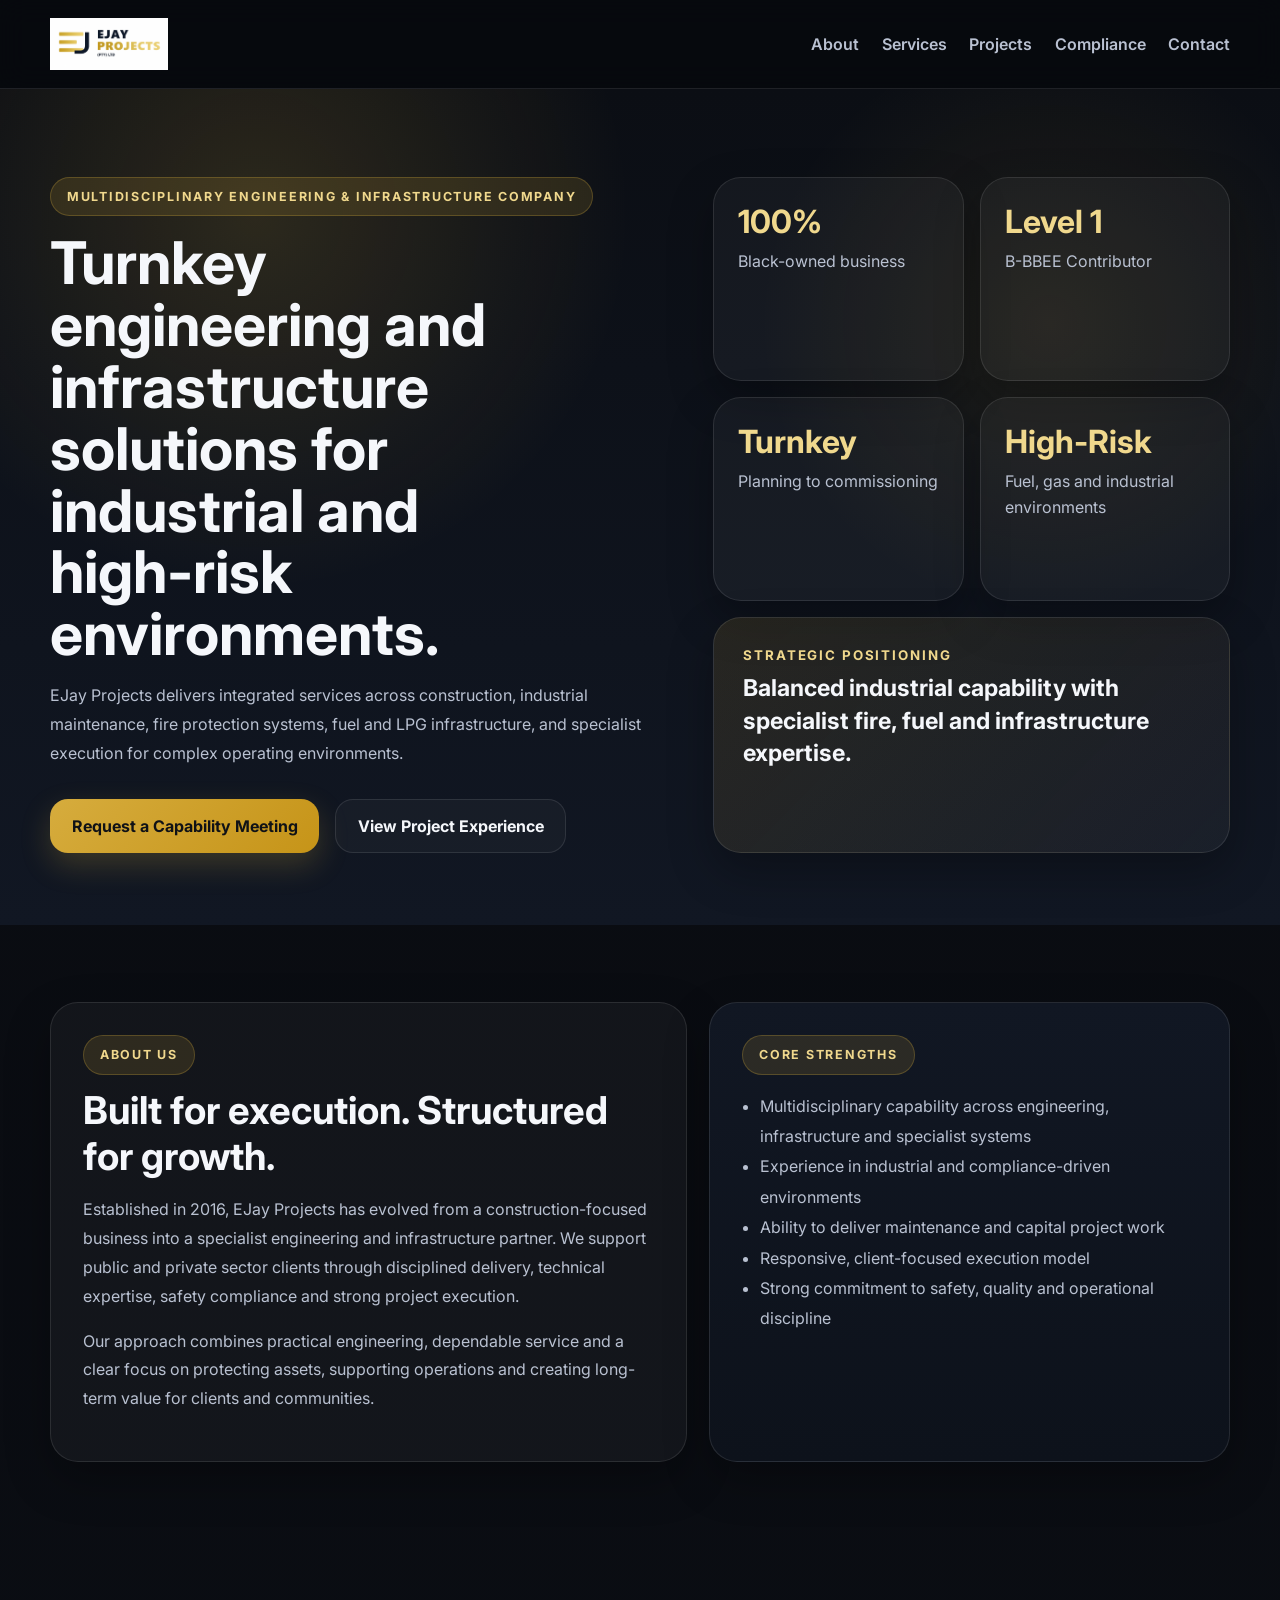
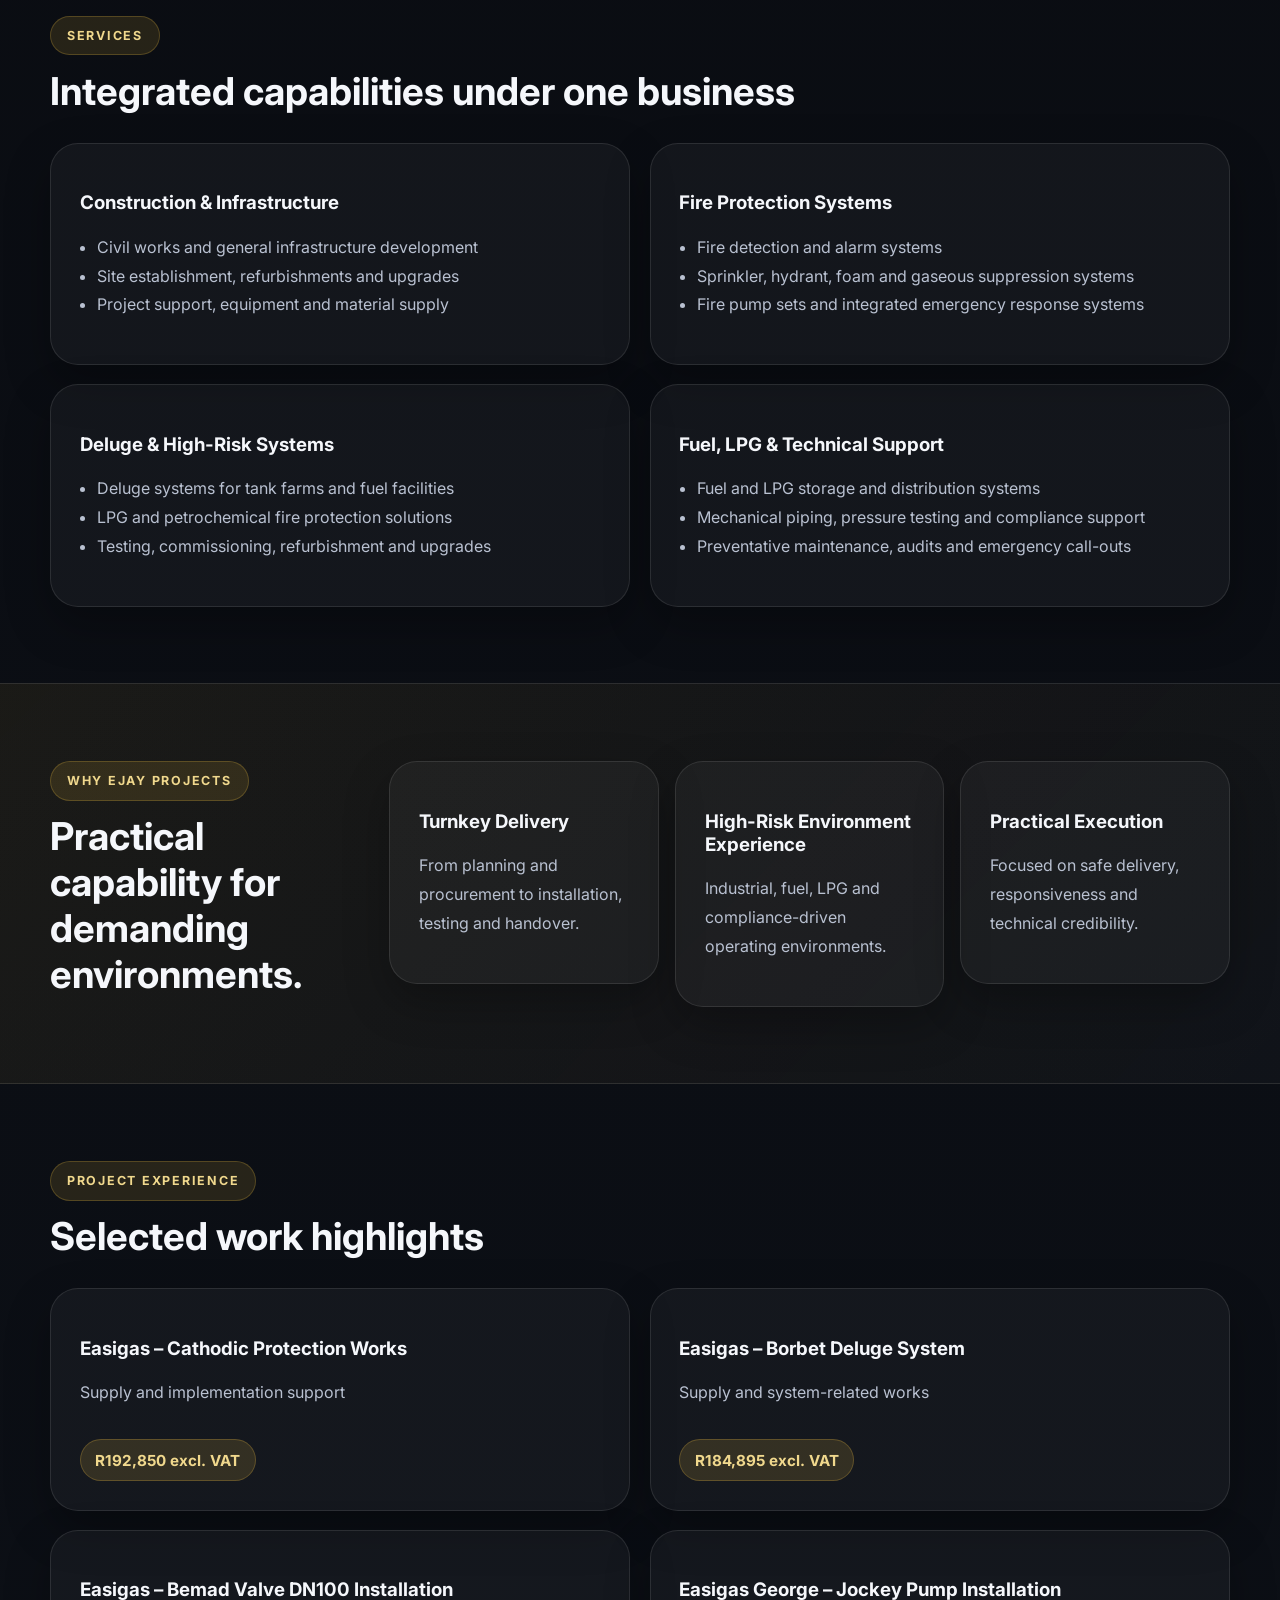
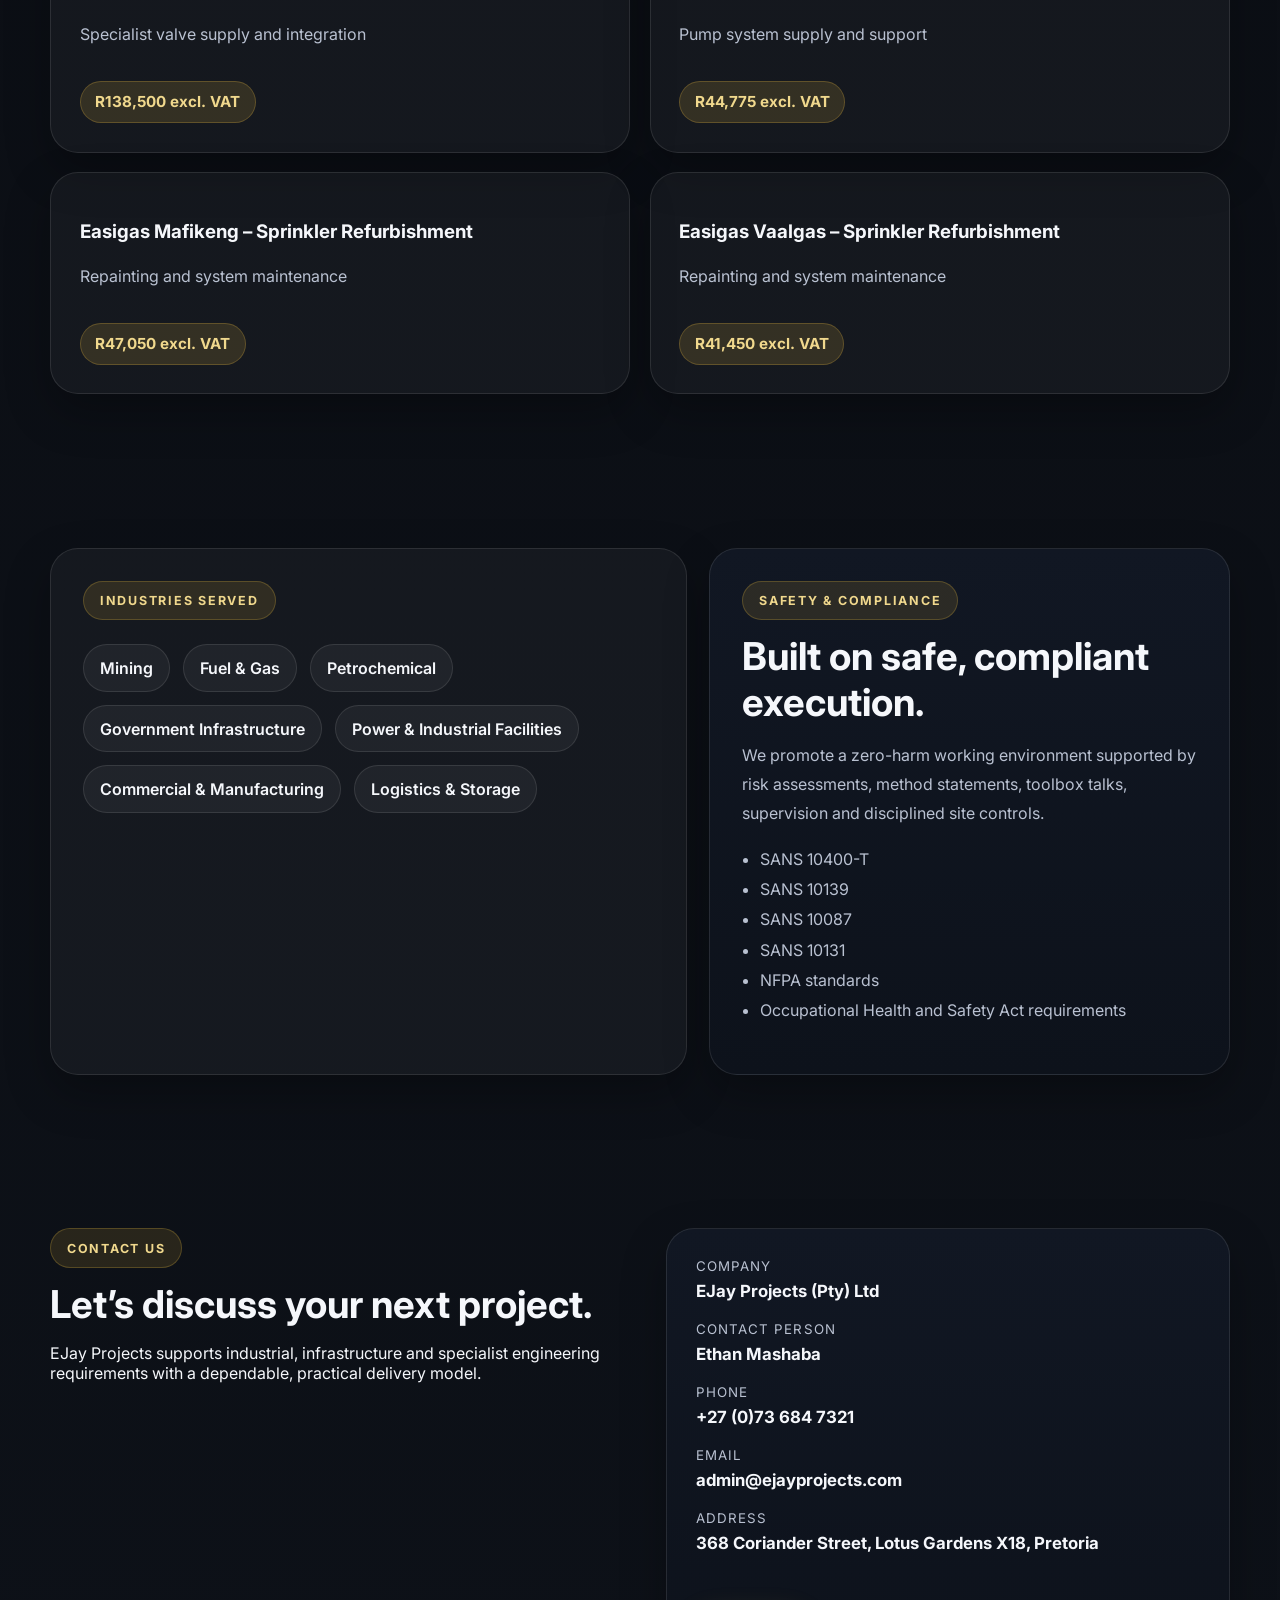
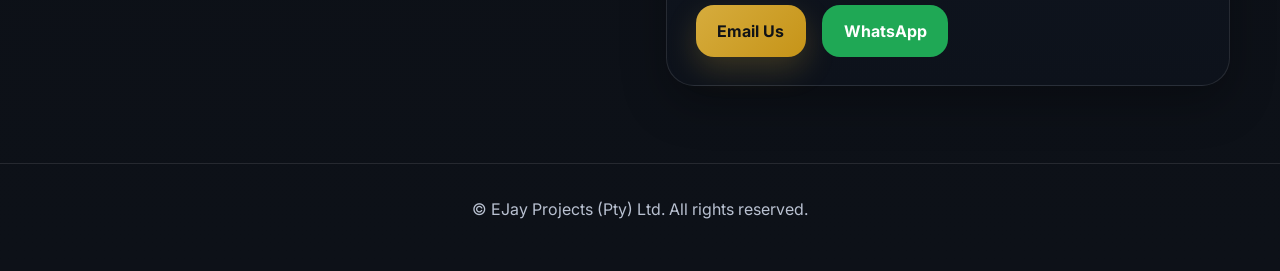
==== index.html @ f5192928 "Add files via upload" ====
<!DOCTYPE html>
<html lang="en">
<head>
  <meta charset="UTF-8" />
  <meta name="viewport" content="width=device-width, initial-scale=1.0" />
  <title>EJay Projects (Pty) Ltd</title>
  <meta name="description" content="EJay Projects delivers turnkey engineering and infrastructure solutions for industrial, commercial and high-risk environments." />
  <link rel="preconnect" href="https://fonts.googleapis.com">
  <link rel="preconnect" href="https://fonts.gstatic.com" crossorigin>
  <link href="https://fonts.googleapis.com/css2?family=Inter:wght@400;500;600;700;800;900&display=swap" rel="stylesheet">
  <link rel="stylesheet" href="styles.css" />
</head>
<body>
  <header class="site-header">
    <div class="container nav">
      <a href="#top" class="brand">
        <img src="logo.png" alt="EJay Projects logo" />
      </a>
      <nav>
        <a href="#about">About</a>
        <a href="#services">Services</a>
        <a href="#projects">Projects</a>
        <a href="#compliance">Compliance</a>
        <a href="#contact">Contact</a>
      </nav>
    </div>
  </header>

  <main id="top">
    <section class="hero">
      <div class="container hero-grid">
        <div class="hero-copy">
          <span class="eyebrow">Multidisciplinary Engineering & Infrastructure Company</span>
          <h1>Turnkey engineering and infrastructure solutions for industrial and high-risk environments.</h1>
          <p>
            EJay Projects delivers integrated services across construction, industrial maintenance,
            fire protection systems, fuel and LPG infrastructure, and specialist execution for
            complex operating environments.
          </p>
          <div class="hero-actions">
            <a class="btn btn-primary" href="#contact">Request a Capability Meeting</a>
            <a class="btn btn-secondary" href="#projects">View Project Experience</a>
          </div>
        </div>
        <div class="hero-cards">
          <div class="stat-card">
            <strong>100%</strong>
            <span>Black-owned business</span>
          </div>
          <div class="stat-card">
            <strong>Level 1</strong>
            <span>B-BBEE Contributor</span>
          </div>
          <div class="stat-card">
            <strong>Turnkey</strong>
            <span>Planning to commissioning</span>
          </div>
          <div class="stat-card">
            <strong>High-Risk</strong>
            <span>Fuel, gas and industrial environments</span>
          </div>
          <div class="positioning-card">
            <small>Strategic Positioning</small>
            <h3>Balanced industrial capability with specialist fire, fuel and infrastructure expertise.</h3>
          </div>
        </div>
      </div>
    </section>

    <section id="about" class="section">
      <div class="container two-col">
        <div class="panel">
          <span class="section-tag">About Us</span>
          <h2>Built for execution. Structured for growth.</h2>
          <p>
            Established in 2016, EJay Projects has evolved from a construction-focused business into a specialist engineering and infrastructure partner.
            We support public and private sector clients through disciplined delivery, technical expertise, safety compliance and strong project execution.
          </p>
          <p>
            Our approach combines practical engineering, dependable service and a clear focus on protecting assets, supporting operations and creating long-term value for clients and communities.
          </p>
        </div>
        <div class="panel dark">
          <span class="section-tag">Core Strengths</span>
          <ul class="tick-list">
            <li>Multidisciplinary capability across engineering, infrastructure and specialist systems</li>
            <li>Experience in industrial and compliance-driven environments</li>
            <li>Ability to deliver maintenance and capital project work</li>
            <li>Responsive, client-focused execution model</li>
            <li>Strong commitment to safety, quality and operational discipline</li>
          </ul>
        </div>
      </div>
    </section>

    <section id="services" class="section">
      <div class="container">
        <span class="section-tag">Services</span>
        <h2>Integrated capabilities under one business</h2>
        <div class="service-grid">
          <article class="service-card">
            <h3>Construction & Infrastructure</h3>
            <ul>
              <li>Civil works and general infrastructure development</li>
              <li>Site establishment, refurbishments and upgrades</li>
              <li>Project support, equipment and material supply</li>
            </ul>
          </article>
          <article class="service-card">
            <h3>Fire Protection Systems</h3>
            <ul>
              <li>Fire detection and alarm systems</li>
              <li>Sprinkler, hydrant, foam and gaseous suppression systems</li>
              <li>Fire pump sets and integrated emergency response systems</li>
            </ul>
          </article>
          <article class="service-card">
            <h3>Deluge & High-Risk Systems</h3>
            <ul>
              <li>Deluge systems for tank farms and fuel facilities</li>
              <li>LPG and petrochemical fire protection solutions</li>
              <li>Testing, commissioning, refurbishment and upgrades</li>
            </ul>
          </article>
          <article class="service-card">
            <h3>Fuel, LPG & Technical Support</h3>
            <ul>
              <li>Fuel and LPG storage and distribution systems</li>
              <li>Mechanical piping, pressure testing and compliance support</li>
              <li>Preventative maintenance, audits and emergency call-outs</li>
            </ul>
          </article>
        </div>
      </div>
    </section>

    <section class="section feature-band">
      <div class="container feature-grid">
        <div>
          <span class="section-tag">Why EJay Projects</span>
          <h2>Practical capability for demanding environments.</h2>
        </div>
        <div class="feature-card">
          <h3>Turnkey Delivery</h3>
          <p>From planning and procurement to installation, testing and handover.</p>
        </div>
        <div class="feature-card">
          <h3>High-Risk Environment Experience</h3>
          <p>Industrial, fuel, LPG and compliance-driven operating environments.</p>
        </div>
        <div class="feature-card">
          <h3>Practical Execution</h3>
          <p>Focused on safe delivery, responsiveness and technical credibility.</p>
        </div>
      </div>
    </section>

    <section id="projects" class="section">
      <div class="container">
        <span class="section-tag">Project Experience</span>
        <h2>Selected work highlights</h2>
        <div class="project-grid">
          <article class="project-card">
            <h3>Easigas – Cathodic Protection Works</h3>
            <p>Supply and implementation support</p>
            <span>R192,850 excl. VAT</span>
          </article>
          <article class="project-card">
            <h3>Easigas – Borbet Deluge System</h3>
            <p>Supply and system-related works</p>
            <span>R184,895 excl. VAT</span>
          </article>
          <article class="project-card">
            <h3>Easigas – Bemad Valve DN100 Installation</h3>
            <p>Specialist valve supply and integration</p>
            <span>R138,500 excl. VAT</span>
          </article>
          <article class="project-card">
            <h3>Easigas George – Jockey Pump Installation</h3>
            <p>Pump system supply and support</p>
            <span>R44,775 excl. VAT</span>
          </article>
          <article class="project-card">
            <h3>Easigas Mafikeng – Sprinkler Refurbishment</h3>
            <p>Repainting and system maintenance</p>
            <span>R47,050 excl. VAT</span>
          </article>
          <article class="project-card">
            <h3>Easigas Vaalgas – Sprinkler Refurbishment</h3>
            <p>Repainting and system maintenance</p>
            <span>R41,450 excl. VAT</span>
          </article>
        </div>
      </div>
    </section>

    <section class="section">
      <div class="container two-col">
        <div class="panel">
          <span class="section-tag">Industries Served</span>
          <div class="pill-wrap">
            <span class="pill">Mining</span>
            <span class="pill">Fuel & Gas</span>
            <span class="pill">Petrochemical</span>
            <span class="pill">Government Infrastructure</span>
            <span class="pill">Power & Industrial Facilities</span>
            <span class="pill">Commercial & Manufacturing</span>
            <span class="pill">Logistics & Storage</span>
          </div>
        </div>
        <div id="compliance" class="panel dark">
          <span class="section-tag">Safety & Compliance</span>
          <h2>Built on safe, compliant execution.</h2>
          <p>
            We promote a zero-harm working environment supported by risk assessments,
            method statements, toolbox talks, supervision and disciplined site controls.
          </p>
          <ul class="tick-list">
            <li>SANS 10400-T</li>
            <li>SANS 10139</li>
            <li>SANS 10087</li>
            <li>SANS 10131</li>
            <li>NFPA standards</li>
            <li>Occupational Health and Safety Act requirements</li>
          </ul>
        </div>
      </div>
    </section>

    <section id="contact" class="section">
      <div class="container contact-wrap">
        <div>
          <span class="section-tag">Contact Us</span>
          <h2>Let’s discuss your next project.</h2>
          <p>
            EJay Projects supports industrial, infrastructure and specialist engineering requirements
            with a dependable, practical delivery model.
          </p>
        </div>
        <div class="contact-card">
          <div>
            <small>Company</small>
            <strong>EJay Projects (Pty) Ltd</strong>
          </div>
          <div>
            <small>Contact Person</small>
            <strong>Ethan Mashaba</strong>
          </div>
          <div>
            <small>Phone</small>
            <strong><a href="tel:+27736847321">+27 (0)73 684 7321</a></strong>
          </div>
          <div>
            <small>Email</small>
            <strong><a href="mailto:admin@ejayprojects.com">admin@ejayprojects.com</a></strong>
          </div>
          <div>
            <small>Address</small>
            <strong>368 Coriander Street, Lotus Gardens X18, Pretoria</strong>
          </div>
          <div class="contact-actions">
            <a class="btn btn-primary" href="mailto:admin@ejayprojects.com">Email Us</a>
            <a class="btn btn-whatsapp" href="https://wa.me/27736847321" target="_blank" rel="noopener">WhatsApp</a>
          </div>
        </div>
      </div>
    </section>
  </main>

  <footer class="site-footer">
    <div class="container">
      <p>© <span id="year"></span> EJay Projects (Pty) Ltd. All rights reserved.</p>
    </div>
  </footer>

  <script src="script.js"></script>
</body>
</html>
---- styles.css ----
:root{
  --bg:#0b0d12;
  --panel:#161c29;
  --text:#f5f7fb;
  --muted:#b9c1d1;
  --gold:#d6ac3d;
  --gold-soft:#f0d88d;
  --line:rgba(255,255,255,.10);
  --shadow:0 18px 45px rgba(0,0,0,.28);
  --radius:28px;
}
*{box-sizing:border-box}
html{scroll-behavior:smooth}
body{
  margin:0;
  font-family:"Inter",system-ui,-apple-system,sans-serif;
  background:linear-gradient(180deg,#090b10 0%, #0d1118 100%);
  color:var(--text);
}
a{color:inherit;text-decoration:none}
img{max-width:100%;display:block}
.container{width:min(1180px, calc(100% - 2rem));margin:0 auto}
.site-header{
  position:sticky;top:0;z-index:50;
  backdrop-filter:blur(14px);
  background:rgba(7,9,14,.82);
  border-bottom:1px solid var(--line);
}
.nav{display:flex;align-items:center;justify-content:space-between;min-height:88px;gap:1rem}
.brand img{height:52px;width:auto}
nav{display:flex;gap:1.4rem;flex-wrap:wrap}
nav a{color:var(--muted);font-weight:600}
nav a:hover{color:#fff}
.hero{
  overflow:hidden;
  background:
    radial-gradient(circle at 20% 15%, rgba(214,172,61,.16), transparent 30%),
    radial-gradient(circle at 82% 28%, rgba(214,172,61,.10), transparent 24%),
    linear-gradient(180deg, #0b0e14 0%, #111723 100%);
}
.hero-grid{
  display:grid;
  grid-template-columns:1.1fr .9fr;
  gap:2rem;
  padding:5.5rem 0 4.5rem;
}
.eyebrow,.section-tag{
  display:inline-flex;
  background:rgba(214,172,61,.14);
  color:var(--gold-soft);
  border:1px solid rgba(214,172,61,.26);
  border-radius:999px;
  padding:.7rem 1rem;
  font-size:.78rem;
  font-weight:700;
  letter-spacing:.14em;
  text-transform:uppercase;
}
.hero-copy h1{
  font-size:clamp(2.4rem, 4.6vw, 4.7rem);
  line-height:1.05;
  margin:1rem 0 1rem;
  max-width:12ch;
}
.hero-copy p,.panel p,.feature-card p,.project-card p{color:var(--muted);line-height:1.8}
.hero-actions,.contact-actions{margin-top:2rem;display:flex;gap:1rem;flex-wrap:wrap}
.btn{
  display:inline-flex;align-items:center;justify-content:center;
  padding:1rem 1.35rem;border-radius:18px;font-weight:700;transition:.2s ease;
}
.btn:hover{transform:translateY(-1px)}
.btn-primary{
  background:linear-gradient(135deg, #d6ac3d, #c69418);
  color:#101216;
  box-shadow:0 12px 30px rgba(214,172,61,.22);
}
.btn-secondary{border:1px solid var(--line);background:rgba(255,255,255,.03)}
.btn-whatsapp{background:#1fa855;color:#fff}
.hero-cards{display:grid;grid-template-columns:repeat(2,1fr);gap:1rem}
.stat-card,.positioning-card,.panel,.service-card,.feature-card,.project-card,.contact-card{
  border:1px solid var(--line);
  background:rgba(255,255,255,.04);
  border-radius:var(--radius);
  box-shadow:var(--shadow);
}
.stat-card{padding:1.5rem;min-height:150px}
.stat-card strong{display:block;font-size:2rem;color:var(--gold-soft);margin-bottom:.5rem}
.stat-card span{color:var(--muted);line-height:1.6}
.positioning-card{grid-column:1/-1;padding:1.8rem;background:linear-gradient(135deg, rgba(214,172,61,.12), rgba(255,255,255,.04))}
.positioning-card small{color:var(--gold-soft);display:block;text-transform:uppercase;letter-spacing:.14em;font-weight:700;margin-bottom:.6rem}
.positioning-card h3{margin:0;font-size:1.45rem;line-height:1.4}
.section{padding:4.8rem 0}
.section h2{margin:.8rem 0 0;font-size:clamp(1.8rem, 3vw, 2.7rem)}
.two-col{display:grid;grid-template-columns:1.1fr .9fr;gap:1.4rem}
.panel{padding:2rem}
.panel.dark,.contact-card{background:linear-gradient(180deg, #111723, #0d121b)}
.tick-list{padding-left:1.1rem;color:var(--muted);line-height:1.9}
.service-grid,.project-grid{margin-top:1.8rem;display:grid;grid-template-columns:repeat(2,1fr);gap:1.2rem}
.service-card,.project-card,.feature-card{padding:1.8rem}
.service-card ul{padding-left:1.1rem;color:var(--muted);line-height:1.8}
.feature-band{background:linear-gradient(135deg, rgba(214,172,61,.08), rgba(255,255,255,.02));border-top:1px solid var(--line);border-bottom:1px solid var(--line)}
.feature-grid{display:grid;grid-template-columns:1.2fr repeat(3,1fr);gap:1rem;align-items:start}
.project-card span{
  display:inline-flex;margin-top:1rem;background:rgba(214,172,61,.16);color:var(--gold-soft);
  border:1px solid rgba(214,172,61,.28);padding:.65rem .9rem;border-radius:999px;font-weight:700;font-size:.95rem;
}
.pill-wrap{display:flex;flex-wrap:wrap;gap:.8rem;margin-top:1.5rem}
.pill{padding:.8rem 1rem;border-radius:999px;background:rgba(255,255,255,.05);border:1px solid var(--line);font-weight:600}
.contact-wrap{display:grid;grid-template-columns:1fr .95fr;gap:1.4rem;align-items:start}
.contact-card{padding:1.8rem;display:grid;gap:1rem}
.contact-card small{display:block;color:var(--muted);margin-bottom:.25rem;text-transform:uppercase;letter-spacing:.08em}
.contact-card strong{font-size:1.05rem;line-height:1.6}
.site-footer{border-top:1px solid var(--line);padding:1.2rem 0 2.2rem;color:var(--muted);text-align:center}
@media (max-width: 980px){
  .hero-grid,.two-col,.contact-wrap,.feature-grid,.service-grid,.project-grid{grid-template-columns:1fr}
}
@media (max-width: 720px){
  .nav{flex-direction:column;align-items:flex-start;padding:.9rem 0}
  nav{gap:.9rem}
  .hero-grid{padding:4rem 0 3.4rem}
  .hero-cards{grid-template-columns:1fr}
  .container{width:min(100% - 1.2rem, 1180px)}
  .section{padding:3.7rem 0}
}
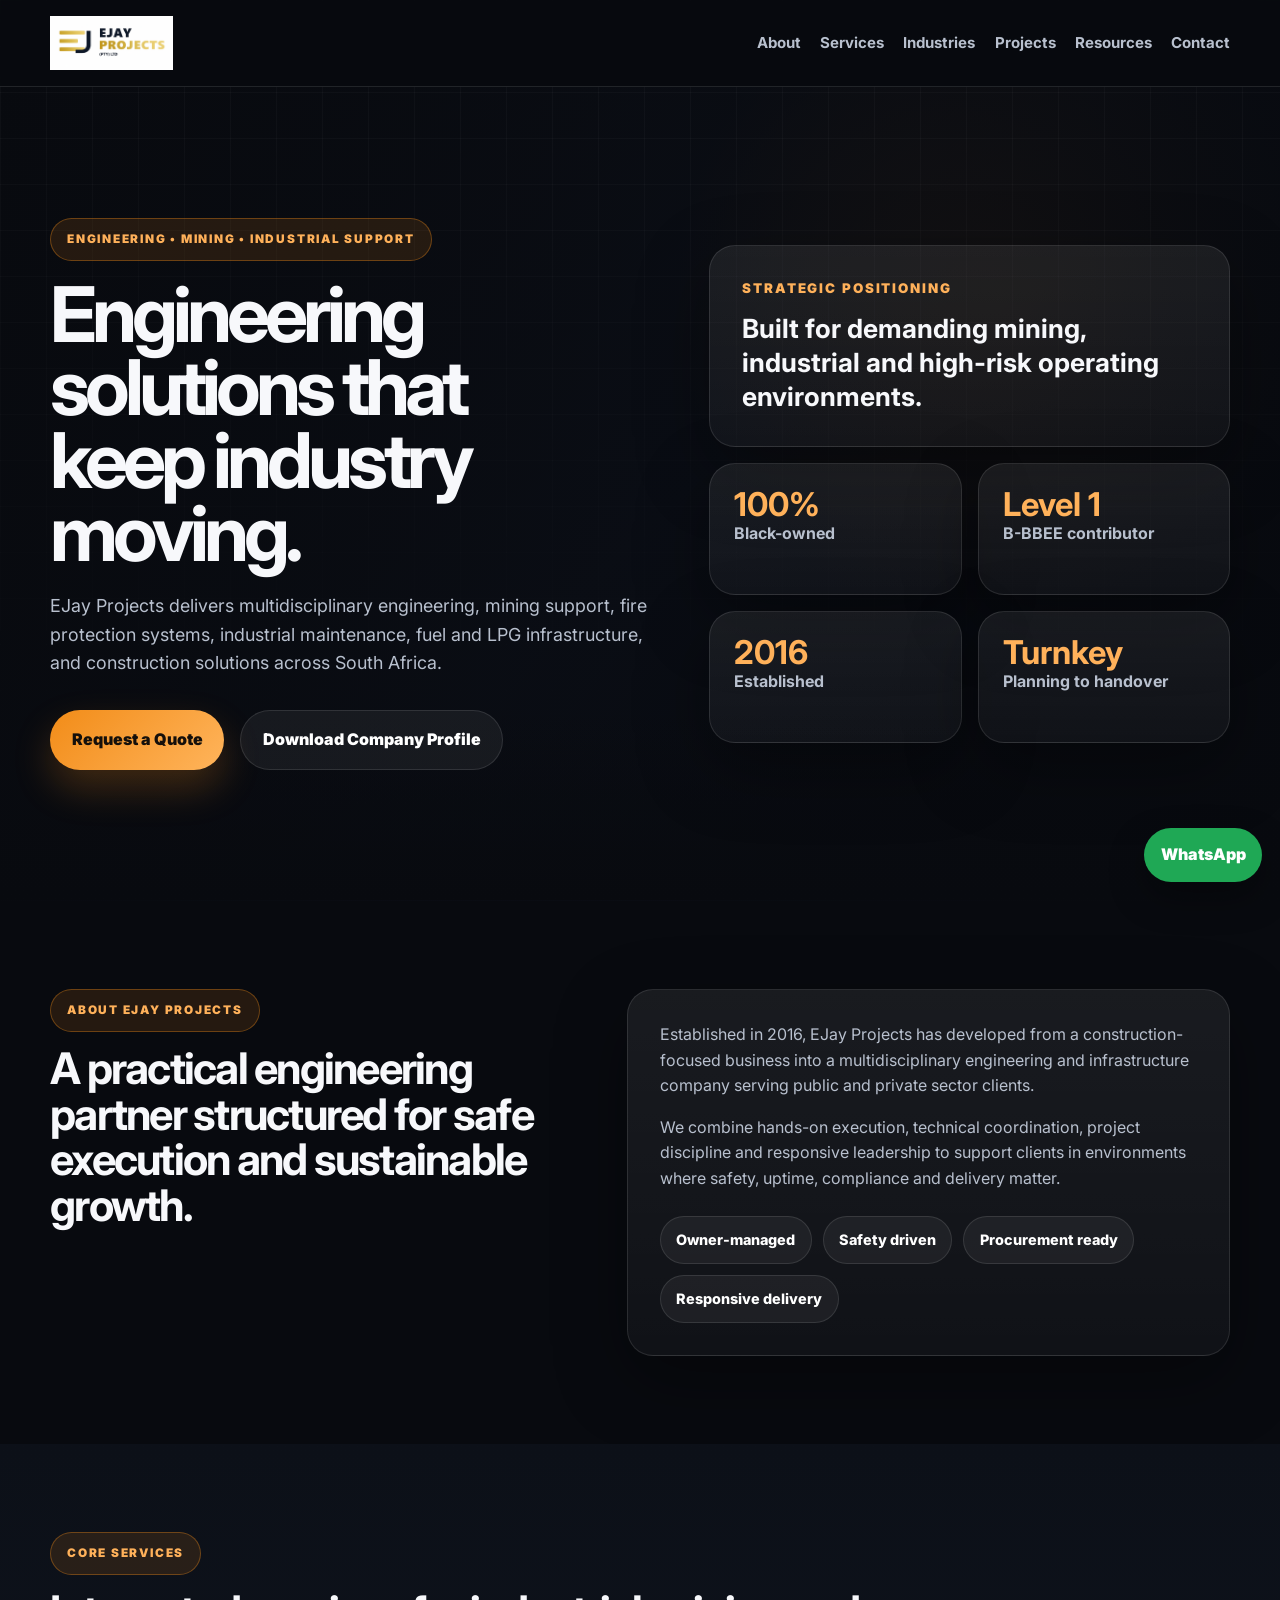
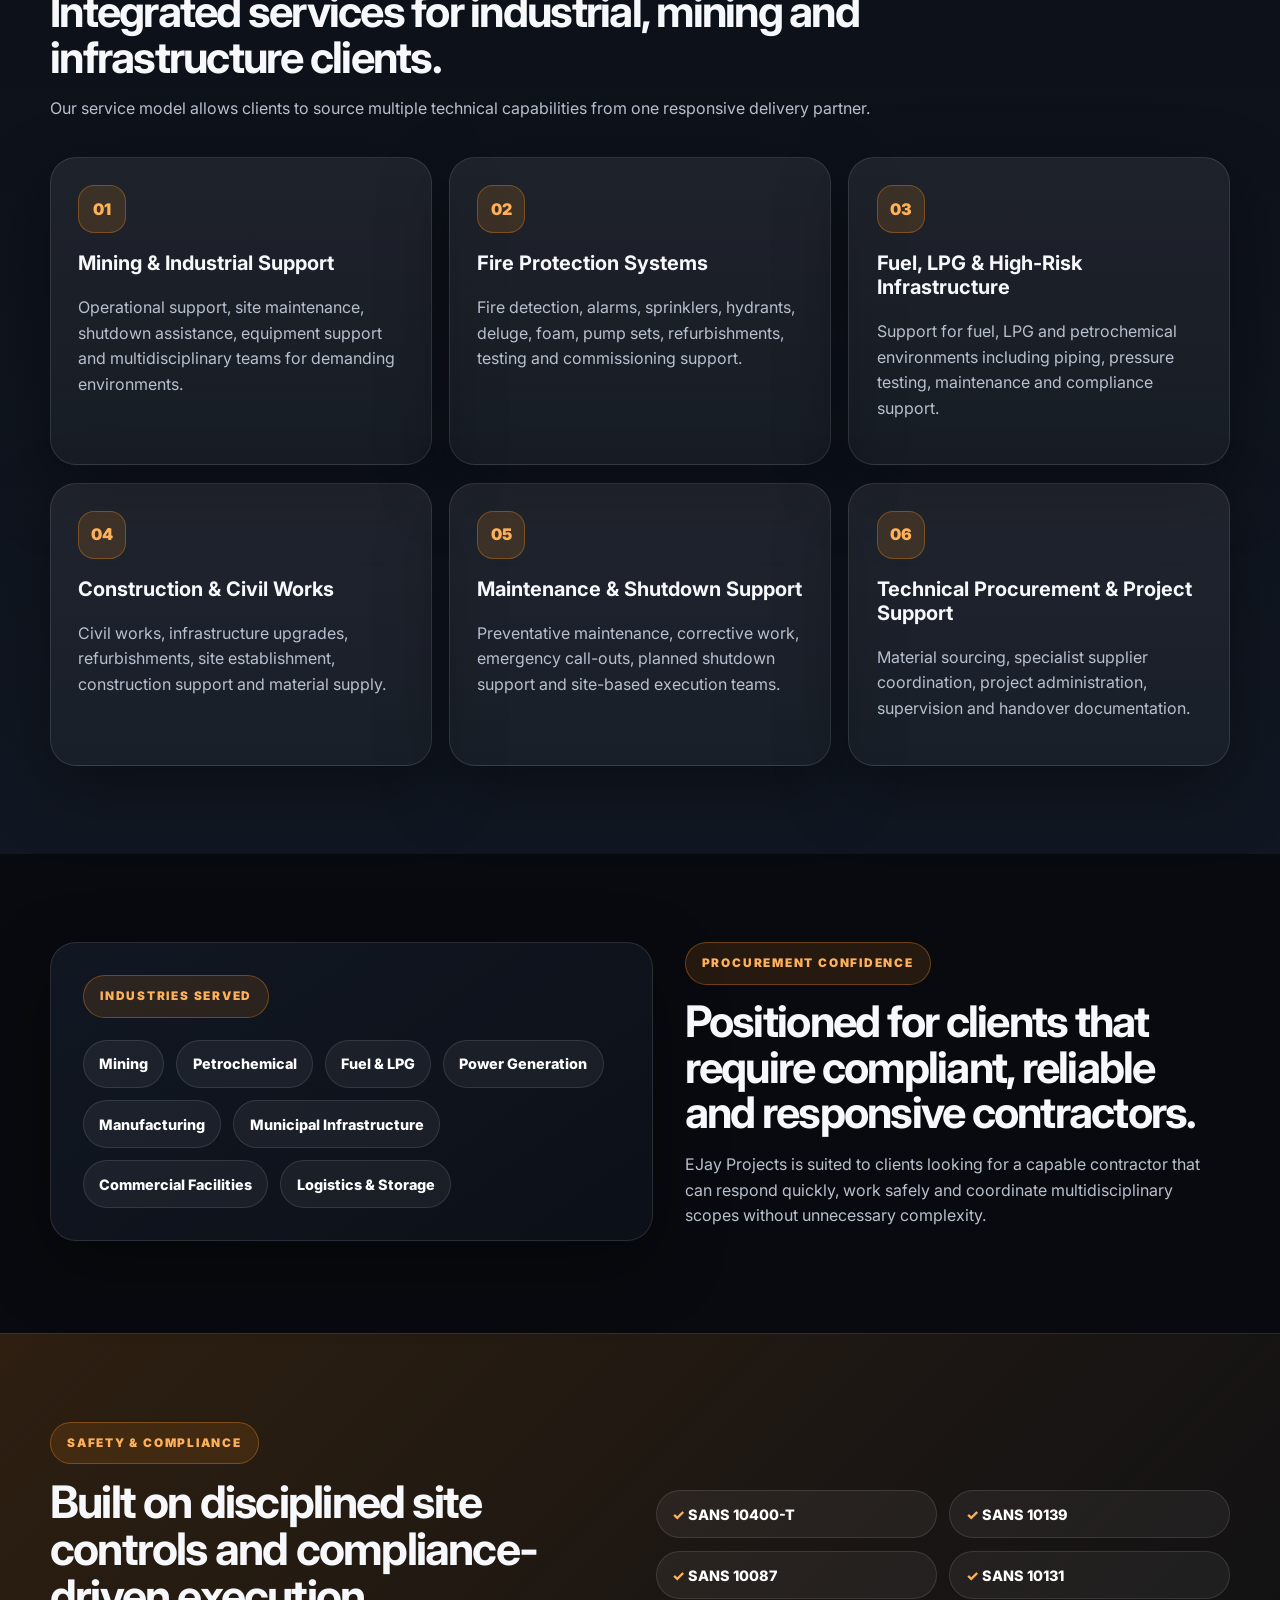
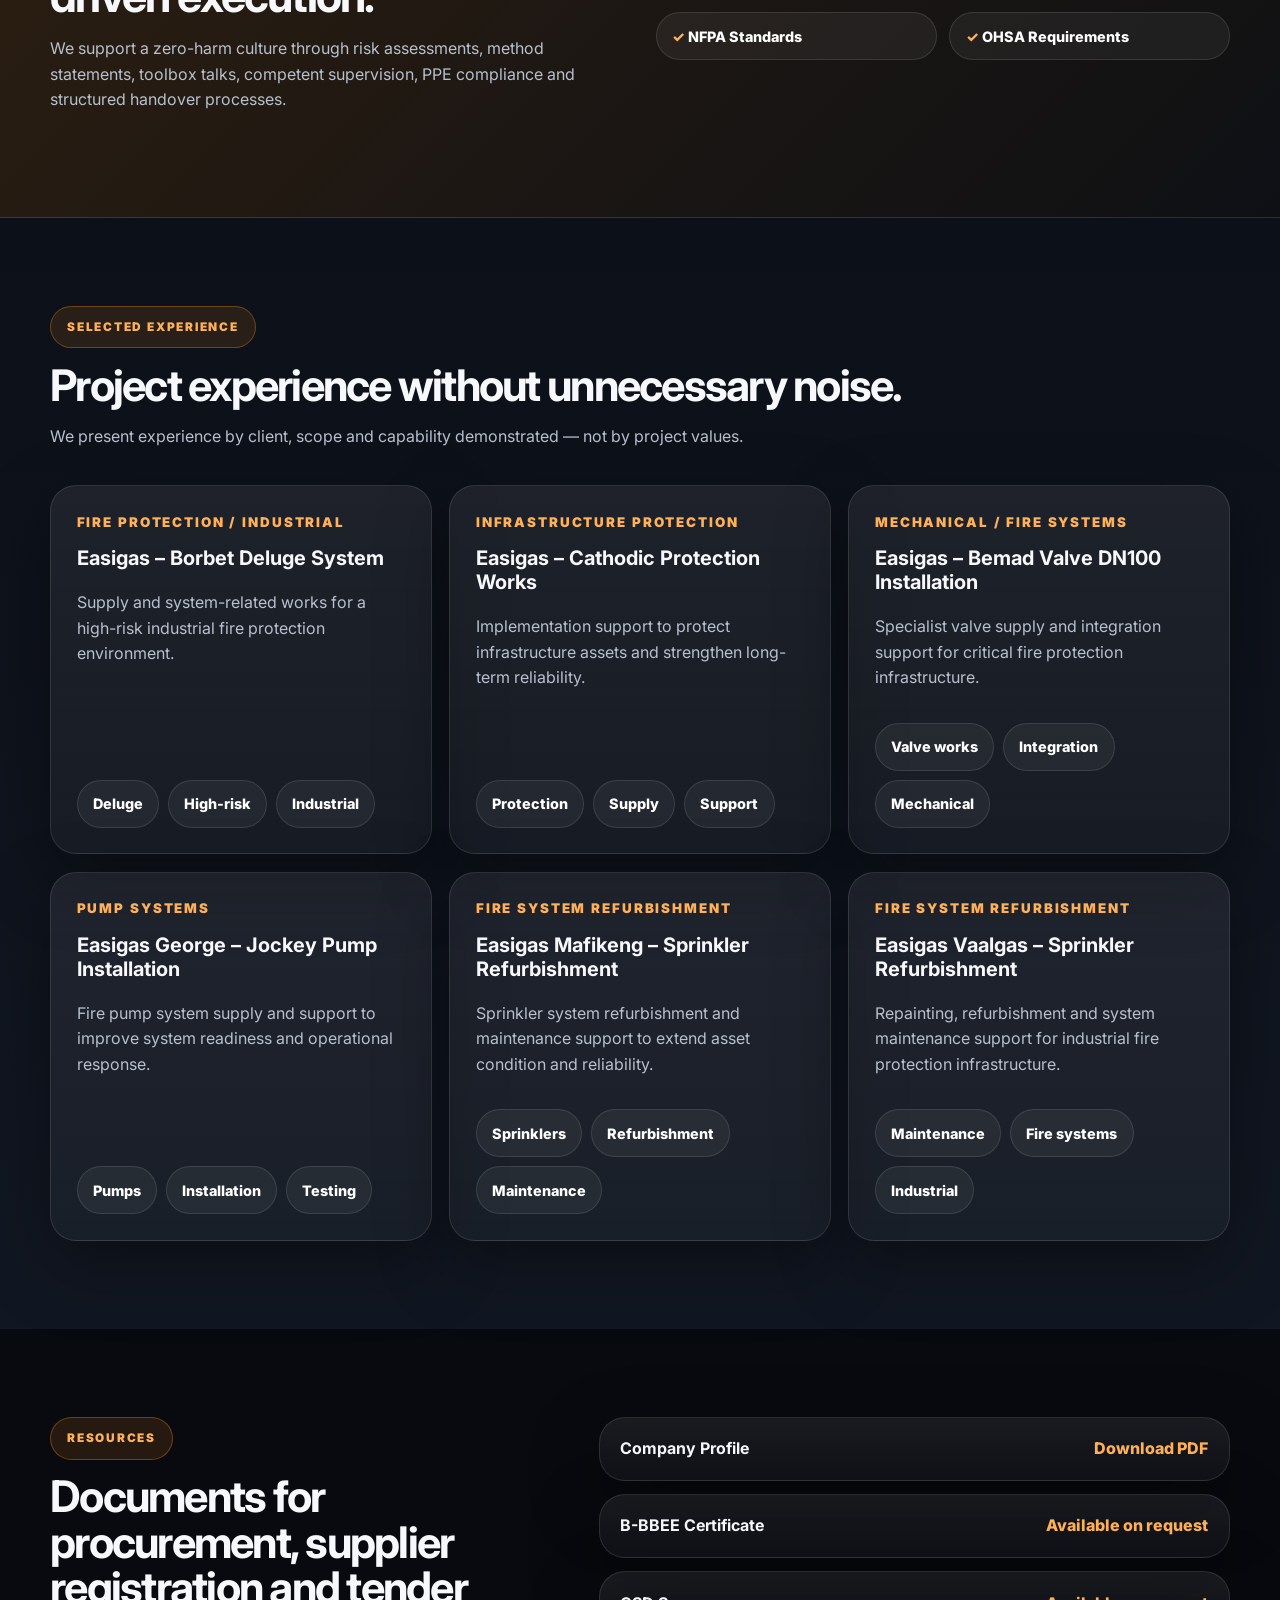
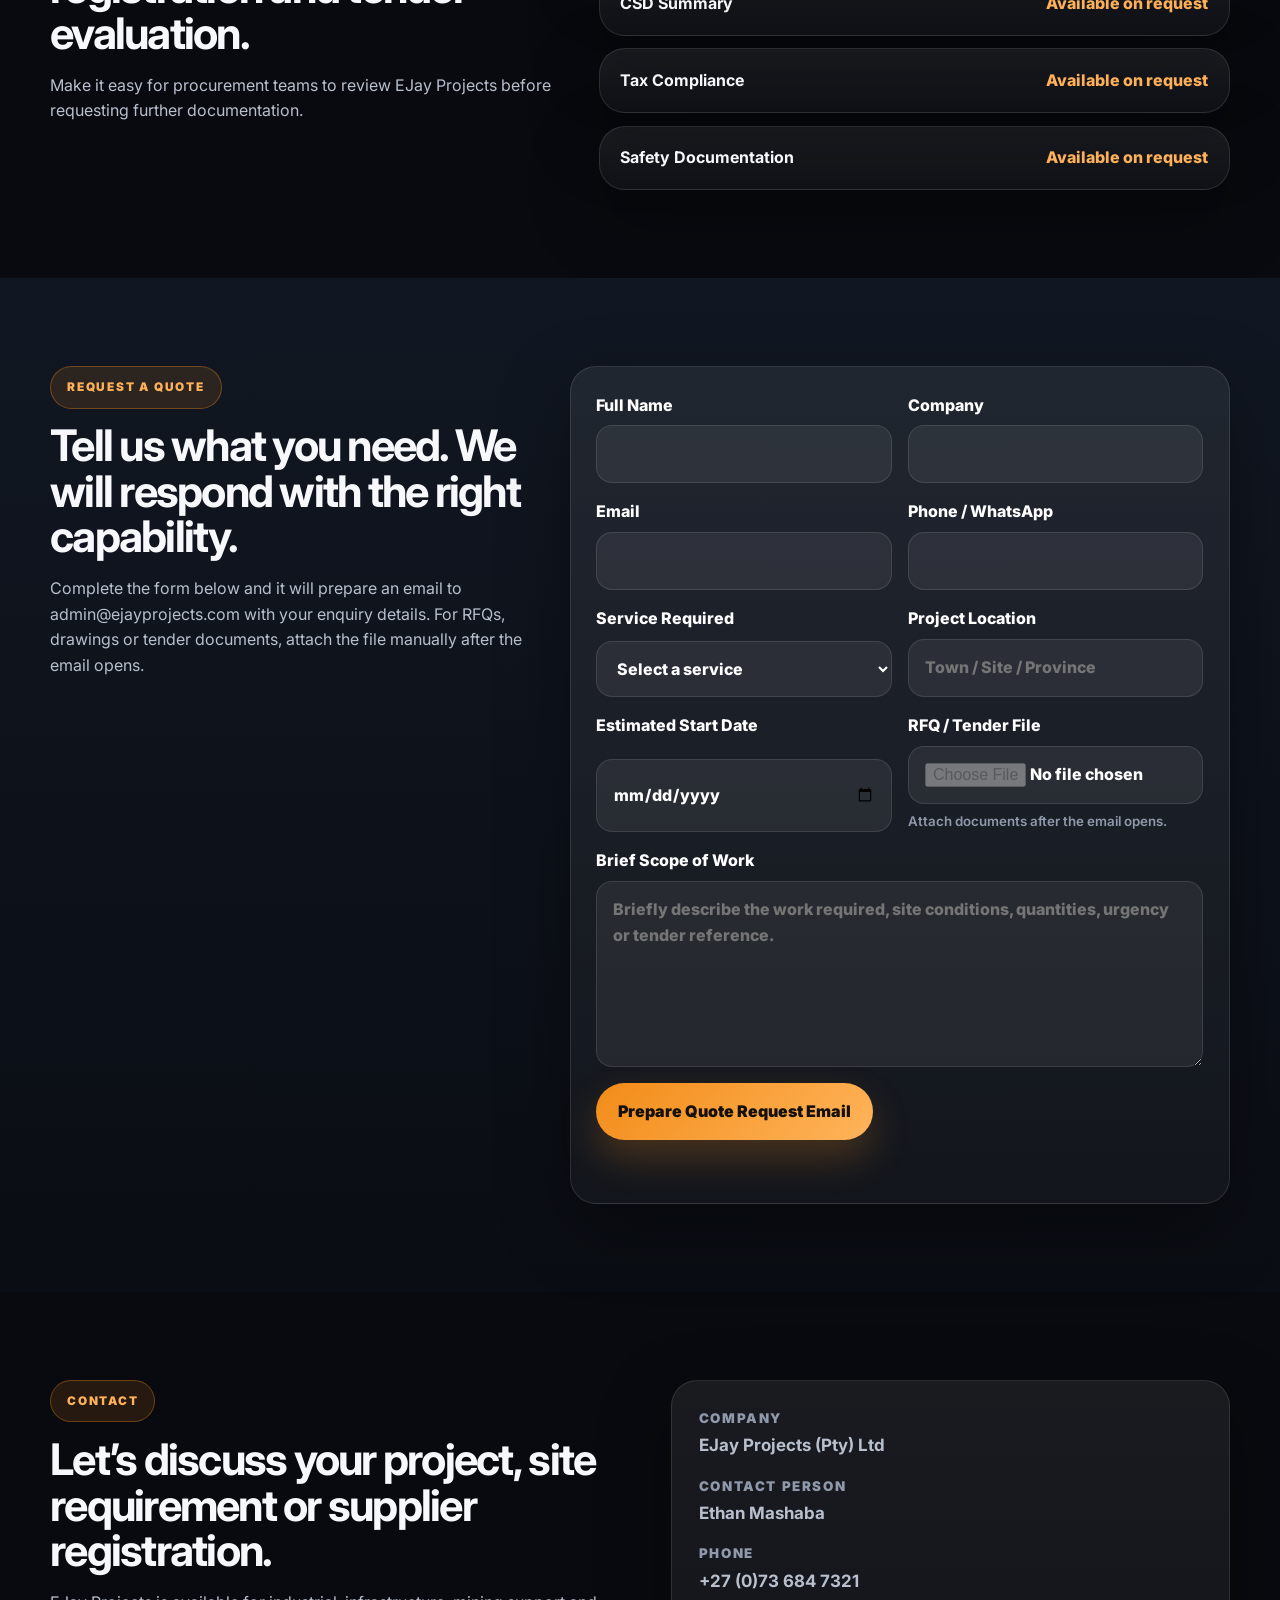
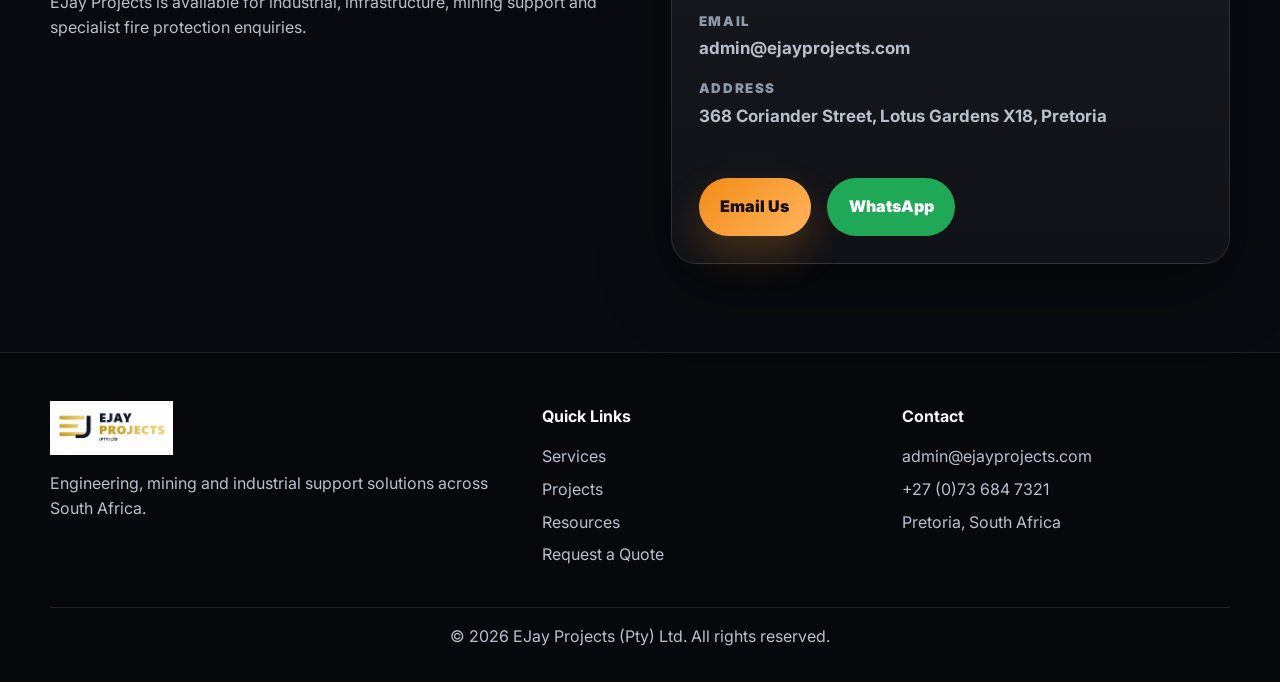
==== commit 90e2c1f7: "Add files via upload Upgrade website to Version 2.0" ====
--- a/index.html
+++ b/index.html
@@ -3,272 +3,338 @@
 <head>
   <meta charset="UTF-8" />
   <meta name="viewport" content="width=device-width, initial-scale=1.0" />
-  <title>EJay Projects (Pty) Ltd</title>
-  <meta name="description" content="EJay Projects delivers turnkey engineering and infrastructure solutions for industrial, commercial and high-risk environments." />
+  <title>EJay Projects (Pty) Ltd | Engineering, Mining & Industrial Support</title>
+  <meta name="description" content="EJay Projects delivers engineering, mining support, industrial maintenance, fire protection systems, fuel and LPG infrastructure, and construction services across South Africa." />
+  <meta name="theme-color" content="#0b0d12" />
   <link rel="preconnect" href="https://fonts.googleapis.com">
   <link rel="preconnect" href="https://fonts.gstatic.com" crossorigin>
   <link href="https://fonts.googleapis.com/css2?family=Inter:wght@400;500;600;700;800;900&display=swap" rel="stylesheet">
   <link rel="stylesheet" href="styles.css" />
 </head>
 <body>
+  <a class="skip-link" href="#main">Skip to content</a>
+
   <header class="site-header">
     <div class="container nav">
-      <a href="#top" class="brand">
+      <a href="#top" class="brand" aria-label="EJay Projects home">
         <img src="logo.png" alt="EJay Projects logo" />
       </a>
-      <nav>
+      <button class="menu-toggle" type="button" aria-expanded="false" aria-controls="site-nav">Menu</button>
+      <nav id="site-nav" class="site-nav" aria-label="Main navigation">
         <a href="#about">About</a>
         <a href="#services">Services</a>
+        <a href="#industries">Industries</a>
         <a href="#projects">Projects</a>
-        <a href="#compliance">Compliance</a>
+        <a href="#resources">Resources</a>
         <a href="#contact">Contact</a>
       </nav>
     </div>
   </header>
 
-  <main id="top">
-    <section class="hero">
+  <main id="main">
+    <section id="top" class="hero section-dark">
+      <div class="hero-overlay"></div>
       <div class="container hero-grid">
-        <div class="hero-copy">
-          <span class="eyebrow">Multidisciplinary Engineering & Infrastructure Company</span>
-          <h1>Turnkey engineering and infrastructure solutions for industrial and high-risk environments.</h1>
-          <p>
-            EJay Projects delivers integrated services across construction, industrial maintenance,
-            fire protection systems, fuel and LPG infrastructure, and specialist execution for
-            complex operating environments.
+        <div class="hero-copy reveal">
+          <span class="eyebrow">Engineering • Mining • Industrial Support</span>
+          <h1>Engineering solutions that keep industry moving.</h1>
+          <p>
+            EJay Projects delivers multidisciplinary engineering, mining support, fire protection systems,
+            industrial maintenance, fuel and LPG infrastructure, and construction solutions across South Africa.
           </p>
           <div class="hero-actions">
-            <a class="btn btn-primary" href="#contact">Request a Capability Meeting</a>
-            <a class="btn btn-secondary" href="#projects">View Project Experience</a>
-          </div>
-        </div>
-        <div class="hero-cards">
-          <div class="stat-card">
-            <strong>100%</strong>
-            <span>Black-owned business</span>
-          </div>
-          <div class="stat-card">
-            <strong>Level 1</strong>
-            <span>B-BBEE Contributor</span>
-          </div>
-          <div class="stat-card">
-            <strong>Turnkey</strong>
-            <span>Planning to commissioning</span>
-          </div>
-          <div class="stat-card">
-            <strong>High-Risk</strong>
-            <span>Fuel, gas and industrial environments</span>
-          </div>
-          <div class="positioning-card">
+            <a class="btn btn-primary" href="#quote">Request a Quote</a>
+            <a class="btn btn-secondary" href="ejay-projects-company-profile.pdf" target="_blank" rel="noopener">Download Company Profile</a>
+          </div>
+        </div>
+
+        <div class="hero-panel reveal" aria-label="Company highlights">
+          <div class="hero-card large">
             <small>Strategic Positioning</small>
-            <h3>Balanced industrial capability with specialist fire, fuel and infrastructure expertise.</h3>
+            <strong>Built for demanding mining, industrial and high-risk operating environments.</strong>
+          </div>
+          <div class="metric-grid">
+            <div class="metric-card"><strong>100%</strong><span>Black-owned</span></div>
+            <div class="metric-card"><strong>Level 1</strong><span>B-BBEE contributor</span></div>
+            <div class="metric-card"><strong>2016</strong><span>Established</span></div>
+            <div class="metric-card"><strong>Turnkey</strong><span>Planning to handover</span></div>
           </div>
         </div>
       </div>
     </section>
 
     <section id="about" class="section">
-      <div class="container two-col">
-        <div class="panel">
-          <span class="section-tag">About Us</span>
-          <h2>Built for execution. Structured for growth.</h2>
-          <p>
-            Established in 2016, EJay Projects has evolved from a construction-focused business into a specialist engineering and infrastructure partner.
-            We support public and private sector clients through disciplined delivery, technical expertise, safety compliance and strong project execution.
-          </p>
-          <p>
-            Our approach combines practical engineering, dependable service and a clear focus on protecting assets, supporting operations and creating long-term value for clients and communities.
-          </p>
-        </div>
-        <div class="panel dark">
-          <span class="section-tag">Core Strengths</span>
-          <ul class="tick-list">
-            <li>Multidisciplinary capability across engineering, infrastructure and specialist systems</li>
-            <li>Experience in industrial and compliance-driven environments</li>
-            <li>Ability to deliver maintenance and capital project work</li>
-            <li>Responsive, client-focused execution model</li>
-            <li>Strong commitment to safety, quality and operational discipline</li>
-          </ul>
-        </div>
-      </div>
-    </section>
-
-    <section id="services" class="section">
+      <div class="container split">
+        <div class="section-intro reveal">
+          <span class="section-tag">About EJay Projects</span>
+          <h2>A practical engineering partner structured for safe execution and sustainable growth.</h2>
+        </div>
+        <div class="content-card reveal">
+          <p>
+            Established in 2016, EJay Projects has developed from a construction-focused business into a
+            multidisciplinary engineering and infrastructure company serving public and private sector clients.
+          </p>
+          <p>
+            We combine hands-on execution, technical coordination, project discipline and responsive leadership to
+            support clients in environments where safety, uptime, compliance and delivery matter.
+          </p>
+          <div class="capability-strip">
+            <span>Owner-managed</span>
+            <span>Safety driven</span>
+            <span>Procurement ready</span>
+            <span>Responsive delivery</span>
+          </div>
+        </div>
+      </div>
+    </section>
+
+    <section id="services" class="section section-muted">
       <div class="container">
-        <span class="section-tag">Services</span>
-        <h2>Integrated capabilities under one business</h2>
+        <div class="section-heading reveal">
+          <span class="section-tag">Core Services</span>
+          <h2>Integrated services for industrial, mining and infrastructure clients.</h2>
+          <p>Our service model allows clients to source multiple technical capabilities from one responsive delivery partner.</p>
+        </div>
+
         <div class="service-grid">
-          <article class="service-card">
-            <h3>Construction & Infrastructure</h3>
-            <ul>
-              <li>Civil works and general infrastructure development</li>
-              <li>Site establishment, refurbishments and upgrades</li>
-              <li>Project support, equipment and material supply</li>
-            </ul>
-          </article>
-          <article class="service-card">
+          <article class="service-card reveal">
+            <div class="icon">01</div>
+            <h3>Mining & Industrial Support</h3>
+            <p>Operational support, site maintenance, shutdown assistance, equipment support and multidisciplinary teams for demanding environments.</p>
+          </article>
+          <article class="service-card reveal">
+            <div class="icon">02</div>
             <h3>Fire Protection Systems</h3>
-            <ul>
-              <li>Fire detection and alarm systems</li>
-              <li>Sprinkler, hydrant, foam and gaseous suppression systems</li>
-              <li>Fire pump sets and integrated emergency response systems</li>
-            </ul>
-          </article>
-          <article class="service-card">
-            <h3>Deluge & High-Risk Systems</h3>
-            <ul>
-              <li>Deluge systems for tank farms and fuel facilities</li>
-              <li>LPG and petrochemical fire protection solutions</li>
-              <li>Testing, commissioning, refurbishment and upgrades</li>
-            </ul>
-          </article>
-          <article class="service-card">
-            <h3>Fuel, LPG & Technical Support</h3>
-            <ul>
-              <li>Fuel and LPG storage and distribution systems</li>
-              <li>Mechanical piping, pressure testing and compliance support</li>
-              <li>Preventative maintenance, audits and emergency call-outs</li>
-            </ul>
-          </article>
-        </div>
-      </div>
-    </section>
-
-    <section class="section feature-band">
-      <div class="container feature-grid">
-        <div>
-          <span class="section-tag">Why EJay Projects</span>
-          <h2>Practical capability for demanding environments.</h2>
-        </div>
-        <div class="feature-card">
-          <h3>Turnkey Delivery</h3>
-          <p>From planning and procurement to installation, testing and handover.</p>
-        </div>
-        <div class="feature-card">
-          <h3>High-Risk Environment Experience</h3>
-          <p>Industrial, fuel, LPG and compliance-driven operating environments.</p>
-        </div>
-        <div class="feature-card">
-          <h3>Practical Execution</h3>
-          <p>Focused on safe delivery, responsiveness and technical credibility.</p>
-        </div>
-      </div>
-    </section>
-
-    <section id="projects" class="section">
-      <div class="container">
-        <span class="section-tag">Project Experience</span>
-        <h2>Selected work highlights</h2>
-        <div class="project-grid">
-          <article class="project-card">
-            <h3>Easigas – Cathodic Protection Works</h3>
-            <p>Supply and implementation support</p>
-            <span>R192,850 excl. VAT</span>
-          </article>
-          <article class="project-card">
-            <h3>Easigas – Borbet Deluge System</h3>
-            <p>Supply and system-related works</p>
-            <span>R184,895 excl. VAT</span>
-          </article>
-          <article class="project-card">
-            <h3>Easigas – Bemad Valve DN100 Installation</h3>
-            <p>Specialist valve supply and integration</p>
-            <span>R138,500 excl. VAT</span>
-          </article>
-          <article class="project-card">
-            <h3>Easigas George – Jockey Pump Installation</h3>
-            <p>Pump system supply and support</p>
-            <span>R44,775 excl. VAT</span>
-          </article>
-          <article class="project-card">
-            <h3>Easigas Mafikeng – Sprinkler Refurbishment</h3>
-            <p>Repainting and system maintenance</p>
-            <span>R47,050 excl. VAT</span>
-          </article>
-          <article class="project-card">
-            <h3>Easigas Vaalgas – Sprinkler Refurbishment</h3>
-            <p>Repainting and system maintenance</p>
-            <span>R41,450 excl. VAT</span>
-          </article>
-        </div>
-      </div>
-    </section>
-
-    <section class="section">
-      <div class="container two-col">
-        <div class="panel">
+            <p>Fire detection, alarms, sprinklers, hydrants, deluge, foam, pump sets, refurbishments, testing and commissioning support.</p>
+          </article>
+          <article class="service-card reveal">
+            <div class="icon">03</div>
+            <h3>Fuel, LPG & High-Risk Infrastructure</h3>
+            <p>Support for fuel, LPG and petrochemical environments including piping, pressure testing, maintenance and compliance support.</p>
+          </article>
+          <article class="service-card reveal">
+            <div class="icon">04</div>
+            <h3>Construction & Civil Works</h3>
+            <p>Civil works, infrastructure upgrades, refurbishments, site establishment, construction support and material supply.</p>
+          </article>
+          <article class="service-card reveal">
+            <div class="icon">05</div>
+            <h3>Maintenance & Shutdown Support</h3>
+            <p>Preventative maintenance, corrective work, emergency call-outs, planned shutdown support and site-based execution teams.</p>
+          </article>
+          <article class="service-card reveal">
+            <div class="icon">06</div>
+            <h3>Technical Procurement & Project Support</h3>
+            <p>Material sourcing, specialist supplier coordination, project administration, supervision and handover documentation.</p>
+          </article>
+        </div>
+      </div>
+    </section>
+
+    <section id="industries" class="section">
+      <div class="container split reverse">
+        <div class="content-card dark reveal">
           <span class="section-tag">Industries Served</span>
           <div class="pill-wrap">
             <span class="pill">Mining</span>
-            <span class="pill">Fuel & Gas</span>
             <span class="pill">Petrochemical</span>
-            <span class="pill">Government Infrastructure</span>
-            <span class="pill">Power & Industrial Facilities</span>
-            <span class="pill">Commercial & Manufacturing</span>
+            <span class="pill">Fuel & LPG</span>
+            <span class="pill">Power Generation</span>
+            <span class="pill">Manufacturing</span>
+            <span class="pill">Municipal Infrastructure</span>
+            <span class="pill">Commercial Facilities</span>
             <span class="pill">Logistics & Storage</span>
           </div>
         </div>
-        <div id="compliance" class="panel dark">
+        <div class="section-intro reveal">
+          <span class="section-tag">Procurement Confidence</span>
+          <h2>Positioned for clients that require compliant, reliable and responsive contractors.</h2>
+          <p>
+            EJay Projects is suited to clients looking for a capable contractor that can respond quickly, work safely and
+            coordinate multidisciplinary scopes without unnecessary complexity.
+          </p>
+        </div>
+      </div>
+    </section>
+
+    <section class="section safety-band">
+      <div class="container safety-grid">
+        <div class="reveal">
           <span class="section-tag">Safety & Compliance</span>
-          <h2>Built on safe, compliant execution.</h2>
-          <p>
-            We promote a zero-harm working environment supported by risk assessments,
-            method statements, toolbox talks, supervision and disciplined site controls.
-          </p>
-          <ul class="tick-list">
-            <li>SANS 10400-T</li>
-            <li>SANS 10139</li>
-            <li>SANS 10087</li>
-            <li>SANS 10131</li>
-            <li>NFPA standards</li>
-            <li>Occupational Health and Safety Act requirements</li>
-          </ul>
-        </div>
-      </div>
-    </section>
-
-    <section id="contact" class="section">
-      <div class="container contact-wrap">
-        <div>
-          <span class="section-tag">Contact Us</span>
-          <h2>Let’s discuss your next project.</h2>
-          <p>
-            EJay Projects supports industrial, infrastructure and specialist engineering requirements
-            with a dependable, practical delivery model.
-          </p>
-        </div>
-        <div class="contact-card">
-          <div>
-            <small>Company</small>
-            <strong>EJay Projects (Pty) Ltd</strong>
-          </div>
-          <div>
-            <small>Contact Person</small>
-            <strong>Ethan Mashaba</strong>
-          </div>
-          <div>
-            <small>Phone</small>
-            <strong><a href="tel:+27736847321">+27 (0)73 684 7321</a></strong>
-          </div>
-          <div>
-            <small>Email</small>
-            <strong><a href="mailto:admin@ejayprojects.com">admin@ejayprojects.com</a></strong>
-          </div>
-          <div>
-            <small>Address</small>
-            <strong>368 Coriander Street, Lotus Gardens X18, Pretoria</strong>
-          </div>
+          <h2>Built on disciplined site controls and compliance-driven execution.</h2>
+          <p>
+            We support a zero-harm culture through risk assessments, method statements, toolbox talks, competent supervision,
+            PPE compliance and structured handover processes.
+          </p>
+        </div>
+        <div class="check-grid reveal">
+          <span>SANS 10400-T</span>
+          <span>SANS 10139</span>
+          <span>SANS 10087</span>
+          <span>SANS 10131</span>
+          <span>NFPA Standards</span>
+          <span>OHSA Requirements</span>
+        </div>
+      </div>
+    </section>
+
+    <section id="projects" class="section section-muted">
+      <div class="container">
+        <div class="section-heading reveal">
+          <span class="section-tag">Selected Experience</span>
+          <h2>Project experience without unnecessary noise.</h2>
+          <p>We present experience by client, scope and capability demonstrated — not by project values.</p>
+        </div>
+
+        <div class="project-grid">
+          <article class="project-card reveal">
+            <small>Fire Protection / Industrial</small>
+            <h3>Easigas – Borbet Deluge System</h3>
+            <p>Supply and system-related works for a high-risk industrial fire protection environment.</p>
+            <div class="tags"><span>Deluge</span><span>High-risk</span><span>Industrial</span></div>
+          </article>
+          <article class="project-card reveal">
+            <small>Infrastructure Protection</small>
+            <h3>Easigas – Cathodic Protection Works</h3>
+            <p>Implementation support to protect infrastructure assets and strengthen long-term reliability.</p>
+            <div class="tags"><span>Protection</span><span>Supply</span><span>Support</span></div>
+          </article>
+          <article class="project-card reveal">
+            <small>Mechanical / Fire Systems</small>
+            <h3>Easigas – Bemad Valve DN100 Installation</h3>
+            <p>Specialist valve supply and integration support for critical fire protection infrastructure.</p>
+            <div class="tags"><span>Valve works</span><span>Integration</span><span>Mechanical</span></div>
+          </article>
+          <article class="project-card reveal">
+            <small>Pump Systems</small>
+            <h3>Easigas George – Jockey Pump Installation</h3>
+            <p>Fire pump system supply and support to improve system readiness and operational response.</p>
+            <div class="tags"><span>Pumps</span><span>Installation</span><span>Testing</span></div>
+          </article>
+          <article class="project-card reveal">
+            <small>Fire System Refurbishment</small>
+            <h3>Easigas Mafikeng – Sprinkler Refurbishment</h3>
+            <p>Sprinkler system refurbishment and maintenance support to extend asset condition and reliability.</p>
+            <div class="tags"><span>Sprinklers</span><span>Refurbishment</span><span>Maintenance</span></div>
+          </article>
+          <article class="project-card reveal">
+            <small>Fire System Refurbishment</small>
+            <h3>Easigas Vaalgas – Sprinkler Refurbishment</h3>
+            <p>Repainting, refurbishment and system maintenance support for industrial fire protection infrastructure.</p>
+            <div class="tags"><span>Maintenance</span><span>Fire systems</span><span>Industrial</span></div>
+          </article>
+        </div>
+      </div>
+    </section>
+
+    <section id="resources" class="section">
+      <div class="container resources-grid">
+        <div class="section-intro reveal">
+          <span class="section-tag">Resources</span>
+          <h2>Documents for procurement, supplier registration and tender evaluation.</h2>
+          <p>Make it easy for procurement teams to review EJay Projects before requesting further documentation.</p>
+        </div>
+        <div class="resource-list reveal">
+          <a href="ejay-projects-company-profile.pdf" target="_blank" rel="noopener"><strong>Company Profile</strong><span>Download PDF</span></a>
+          <a href="#contact"><strong>B-BBEE Certificate</strong><span>Available on request</span></a>
+          <a href="#contact"><strong>CSD Summary</strong><span>Available on request</span></a>
+          <a href="#contact"><strong>Tax Compliance</strong><span>Available on request</span></a>
+          <a href="#contact"><strong>Safety Documentation</strong><span>Available on request</span></a>
+        </div>
+      </div>
+    </section>
+
+    <section id="quote" class="section quote-section">
+      <div class="container quote-grid">
+        <div class="section-intro reveal">
+          <span class="section-tag">Request a Quote</span>
+          <h2>Tell us what you need. We will respond with the right capability.</h2>
+          <p>
+            Complete the form below and it will prepare an email to admin@ejayprojects.com with your enquiry details.
+            For RFQs, drawings or tender documents, attach the file manually after the email opens.
+          </p>
+        </div>
+
+        <form id="quoteForm" class="quote-form reveal">
+          <div class="form-row">
+            <label>Full Name<input name="name" type="text" required></label>
+            <label>Company<input name="company" type="text" required></label>
+          </div>
+          <div class="form-row">
+            <label>Email<input name="email" type="email" required></label>
+            <label>Phone / WhatsApp<input name="phone" type="tel" required></label>
+          </div>
+          <div class="form-row">
+            <label>Service Required
+              <select name="service" required>
+                <option value="">Select a service</option>
+                <option>Mining & Industrial Support</option>
+                <option>Fire Protection Systems</option>
+                <option>Fuel, LPG & High-Risk Infrastructure</option>
+                <option>Construction & Civil Works</option>
+                <option>Maintenance & Shutdown Support</option>
+                <option>Technical Procurement & Project Support</option>
+                <option>Other</option>
+              </select>
+            </label>
+            <label>Project Location<input name="location" type="text" placeholder="Town / Site / Province"></label>
+          </div>
+          <div class="form-row">
+            <label>Estimated Start Date<input name="startDate" type="date"></label>
+            <label>RFQ / Tender File<input name="file" type="file" disabled><small>Attach documents after the email opens.</small></label>
+          </div>
+          <label>Brief Scope of Work<textarea name="message" rows="6" required placeholder="Briefly describe the work required, site conditions, quantities, urgency or tender reference."></textarea></label>
+          <button class="btn btn-primary" type="submit">Prepare Quote Request Email</button>
+          <p class="form-note" id="formNote" role="status"></p>
+        </form>
+      </div>
+    </section>
+
+    <section id="contact" class="section contact-section">
+      <div class="container contact-grid">
+        <div class="section-intro reveal">
+          <span class="section-tag">Contact</span>
+          <h2>Let’s discuss your project, site requirement or supplier registration.</h2>
+          <p>EJay Projects is available for industrial, infrastructure, mining support and specialist fire protection enquiries.</p>
+        </div>
+        <div class="contact-card reveal">
+          <div><small>Company</small><strong>EJay Projects (Pty) Ltd</strong></div>
+          <div><small>Contact Person</small><strong>Ethan Mashaba</strong></div>
+          <div><small>Phone</small><strong><a href="tel:+27736847321">+27 (0)73 684 7321</a></strong></div>
+          <div><small>Email</small><strong><a href="mailto:admin@ejayprojects.com">admin@ejayprojects.com</a></strong></div>
+          <div><small>Address</small><strong>368 Coriander Street, Lotus Gardens X18, Pretoria</strong></div>
           <div class="contact-actions">
             <a class="btn btn-primary" href="mailto:admin@ejayprojects.com">Email Us</a>
-            <a class="btn btn-whatsapp" href="https://wa.me/27736847321" target="_blank" rel="noopener">WhatsApp</a>
+            <a class="btn btn-whatsapp" href="https://wa.me/27736847321?text=Hi%20EJay%20Projects%2C%20I%20would%20like%20to%20enquire%20about%20your%20services." target="_blank" rel="noopener">WhatsApp</a>
           </div>
         </div>
       </div>
     </section>
   </main>
 
+  <a class="floating-whatsapp" href="https://wa.me/27736847321?text=Hi%20EJay%20Projects%2C%20I%20would%20like%20to%20request%20a%20quote." target="_blank" rel="noopener" aria-label="Chat on WhatsApp">WhatsApp</a>
+
   <footer class="site-footer">
-    <div class="container">
+    <div class="container footer-grid">
+      <div>
+        <img src="logo.png" alt="EJay Projects logo" class="footer-logo" />
+        <p>Engineering, mining and industrial support solutions across South Africa.</p>
+      </div>
+      <div>
+        <h4>Quick Links</h4>
+        <a href="#services">Services</a>
+        <a href="#projects">Projects</a>
+        <a href="#resources">Resources</a>
+        <a href="#quote">Request a Quote</a>
+      </div>
+      <div>
+        <h4>Contact</h4>
+        <a href="mailto:admin@ejayprojects.com">admin@ejayprojects.com</a>
+        <a href="tel:+27736847321">+27 (0)73 684 7321</a>
+        <span>Pretoria, South Africa</span>
+      </div>
+    </div>
+    <div class="container footer-bottom">
       <p>© <span id="year"></span> EJay Projects (Pty) Ltd. All rights reserved.</p>
     </div>
   </footer>
--- a/styles.css
+++ b/styles.css
@@ -1,125 +1,58 @@
-
 :root{
-  --bg:#0b0d12;
-  --panel:#161c29;
-  --text:#f5f7fb;
-  --muted:#b9c1d1;
-  --gold:#d6ac3d;
-  --gold-soft:#f0d88d;
-  --line:rgba(255,255,255,.10);
-  --shadow:0 18px 45px rgba(0,0,0,.28);
-  --radius:28px;
+  --bg:#080a0f;
+  --bg-2:#0e121a;
+  --panel:#141a25;
+  --panel-2:#1b2330;
+  --text:#f7f8fb;
+  --muted:#b8c0ce;
+  --muted-2:#8f99aa;
+  --orange:#f28c18;
+  --orange-2:#ffb15a;
+  --line:rgba(255,255,255,.11);
+  --line-strong:rgba(242,140,24,.35);
+  --shadow:0 24px 70px rgba(0,0,0,.35);
+  --radius:26px;
+  --radius-sm:16px;
 }
 *{box-sizing:border-box}
 html{scroll-behavior:smooth}
 body{
   margin:0;
-  font-family:"Inter",system-ui,-apple-system,sans-serif;
-  background:linear-gradient(180deg,#090b10 0%, #0d1118 100%);
+  font-family:"Inter",system-ui,-apple-system,BlinkMacSystemFont,"Segoe UI",sans-serif;
+  background:var(--bg);
   color:var(--text);
+  line-height:1.6;
 }
 a{color:inherit;text-decoration:none}
 img{max-width:100%;display:block}
+button,input,select,textarea{font:inherit}
 .container{width:min(1180px, calc(100% - 2rem));margin:0 auto}
+.skip-link{position:absolute;left:-999px;top:auto;background:#fff;color:#000;padding:.7rem 1rem;z-index:999}
+.skip-link:focus{left:1rem;top:1rem}
 .site-header{
   position:sticky;top:0;z-index:50;
-  backdrop-filter:blur(14px);
-  background:rgba(7,9,14,.82);
+  background:rgba(8,10,15,.86);
   border-bottom:1px solid var(--line);
+  backdrop-filter:blur(16px);
 }
-.nav{display:flex;align-items:center;justify-content:space-between;min-height:88px;gap:1rem}
-.brand img{height:52px;width:auto}
-nav{display:flex;gap:1.4rem;flex-wrap:wrap}
-nav a{color:var(--muted);font-weight:600}
-nav a:hover{color:#fff}
-.hero{
-  overflow:hidden;
-  background:
-    radial-gradient(circle at 20% 15%, rgba(214,172,61,.16), transparent 30%),
-    radial-gradient(circle at 82% 28%, rgba(214,172,61,.10), transparent 24%),
-    linear-gradient(180deg, #0b0e14 0%, #111723 100%);
-}
-.hero-grid{
-  display:grid;
-  grid-template-columns:1.1fr .9fr;
-  gap:2rem;
-  padding:5.5rem 0 4.5rem;
-}
-.eyebrow,.section-tag{
-  display:inline-flex;
-  background:rgba(214,172,61,.14);
-  color:var(--gold-soft);
-  border:1px solid rgba(214,172,61,.26);
-  border-radius:999px;
-  padding:.7rem 1rem;
-  font-size:.78rem;
-  font-weight:700;
-  letter-spacing:.14em;
-  text-transform:uppercase;
-}
-.hero-copy h1{
-  font-size:clamp(2.4rem, 4.6vw, 4.7rem);
-  line-height:1.05;
-  margin:1rem 0 1rem;
-  max-width:12ch;
-}
-.hero-copy p,.panel p,.feature-card p,.project-card p{color:var(--muted);line-height:1.8}
-.hero-actions,.contact-actions{margin-top:2rem;display:flex;gap:1rem;flex-wrap:wrap}
-.btn{
-  display:inline-flex;align-items:center;justify-content:center;
-  padding:1rem 1.35rem;border-radius:18px;font-weight:700;transition:.2s ease;
-}
-.btn:hover{transform:translateY(-1px)}
-.btn-primary{
-  background:linear-gradient(135deg, #d6ac3d, #c69418);
-  color:#101216;
-  box-shadow:0 12px 30px rgba(214,172,61,.22);
-}
-.btn-secondary{border:1px solid var(--line);background:rgba(255,255,255,.03)}
-.btn-whatsapp{background:#1fa855;color:#fff}
-.hero-cards{display:grid;grid-template-columns:repeat(2,1fr);gap:1rem}
-.stat-card,.positioning-card,.panel,.service-card,.feature-card,.project-card,.contact-card{
-  border:1px solid var(--line);
-  background:rgba(255,255,255,.04);
-  border-radius:var(--radius);
-  box-shadow:var(--shadow);
-}
-.stat-card{padding:1.5rem;min-height:150px}
-.stat-card strong{display:block;font-size:2rem;color:var(--gold-soft);margin-bottom:.5rem}
-.stat-card span{color:var(--muted);line-height:1.6}
-.positioning-card{grid-column:1/-1;padding:1.8rem;background:linear-gradient(135deg, rgba(214,172,61,.12), rgba(255,255,255,.04))}
-.positioning-card small{color:var(--gold-soft);display:block;text-transform:uppercase;letter-spacing:.14em;font-weight:700;margin-bottom:.6rem}
-.positioning-card h3{margin:0;font-size:1.45rem;line-height:1.4}
-.section{padding:4.8rem 0}
-.section h2{margin:.8rem 0 0;font-size:clamp(1.8rem, 3vw, 2.7rem)}
-.two-col{display:grid;grid-template-columns:1.1fr .9fr;gap:1.4rem}
-.panel{padding:2rem}
-.panel.dark,.contact-card{background:linear-gradient(180deg, #111723, #0d121b)}
-.tick-list{padding-left:1.1rem;color:var(--muted);line-height:1.9}
-.service-grid,.project-grid{margin-top:1.8rem;display:grid;grid-template-columns:repeat(2,1fr);gap:1.2rem}
-.service-card,.project-card,.feature-card{padding:1.8rem}
-.service-card ul{padding-left:1.1rem;color:var(--muted);line-height:1.8}
-.feature-band{background:linear-gradient(135deg, rgba(214,172,61,.08), rgba(255,255,255,.02));border-top:1px solid var(--line);border-bottom:1px solid var(--line)}
-.feature-grid{display:grid;grid-template-columns:1.2fr repeat(3,1fr);gap:1rem;align-items:start}
-.project-card span{
-  display:inline-flex;margin-top:1rem;background:rgba(214,172,61,.16);color:var(--gold-soft);
-  border:1px solid rgba(214,172,61,.28);padding:.65rem .9rem;border-radius:999px;font-weight:700;font-size:.95rem;
-}
-.pill-wrap{display:flex;flex-wrap:wrap;gap:.8rem;margin-top:1.5rem}
-.pill{padding:.8rem 1rem;border-radius:999px;background:rgba(255,255,255,.05);border:1px solid var(--line);font-weight:600}
-.contact-wrap{display:grid;grid-template-columns:1fr .95fr;gap:1.4rem;align-items:start}
-.contact-card{padding:1.8rem;display:grid;gap:1rem}
-.contact-card small{display:block;color:var(--muted);margin-bottom:.25rem;text-transform:uppercase;letter-spacing:.08em}
-.contact-card strong{font-size:1.05rem;line-height:1.6}
-.site-footer{border-top:1px solid var(--line);padding:1.2rem 0 2.2rem;color:var(--muted);text-align:center}
-@media (max-width: 980px){
-  .hero-grid,.two-col,.contact-wrap,.feature-grid,.service-grid,.project-grid{grid-template-columns:1fr}
-}
-@media (max-width: 720px){
-  .nav{flex-direction:column;align-items:flex-start;padding:.9rem 0}
-  nav{gap:.9rem}
-  .hero-grid{padding:4rem 0 3.4rem}
-  .hero-cards{grid-template-columns:1fr}
-  .container{width:min(100% - 1.2rem, 1180px)}
-  .section{padding:3.7rem 0}
-}
+.nav{min-height:86px;display:flex;align-items:center;justify-content:space-between;gap:1rem}
+.brand img{height:54px;width:auto}
+.site-nav{display:flex;align-items:center;gap:1.2rem;flex-wrap:wrap}
+.site-nav a{font-size:.94rem;color:var(--muted);font-weight:700;transition:.2s ease}
+.site-nav a:hover{color:#fff}
+.menu-toggle{display:none;background:rgba(255,255,255,.05);color:#fff;border:1px solid var(--line);border-radius:999px;padding:.7rem 1rem;font-weight:800}
+.section{padding:5.5rem 0;position:relative}
+.section-dark{background:var(--bg)}
+.section-muted{background:linear-gradient(180deg,#0c1018,#111722)}
+.hero{min-height:calc(100vh - 86px);display:grid;align-items:center;overflow:hidden;background:
+  linear-gradient(90deg,rgba(8,10,15,.96),rgba(8,10,15,.78),rgba(8,10,15,.92)),
+  radial-gradient(circle at 78% 26%,rgba(242,140,24,.27),transparent 28%),
+  linear-gradient(135deg,#0b0d12 0%,#111827 52%,#080a0f 100%)}
+.hero:before{content:"";position:absolute;inset:0;background-image:linear-gradient(rgba(255,255,255,.035) 1px,transparent 1px),linear-gradient(90deg,rgba(255,255,255,.035) 1px,transparent 1px);background-size:46px 46px;mask-image:linear-gradient(to bottom,rgba(0,0,0,.9),transparent 86%)}
+.hero-overlay{position:absolute;inset:auto 0 0 0;height:190px;background:linear-gradient(transparent,var(--bg))}
+.hero-grid{position:relative;z-index:1;display:grid;grid-template-columns:1.08fr .92fr;gap:3rem;align-items:center;padding:5rem 0}
+.eyebrow,.section-tag{display:inline-flex;align-items:center;gap:.4rem;background:rgba(242,140,24,.12);color:var(--orange-2);border:1px solid var(--line-strong);border-radius:999px;padding:.68rem 1rem;font-size:.74rem;font-weight:900;letter-spacing:.15em;text-transform:uppercase}
+h1,h2,h3,p{margin-top:0}.hero h1{font-size:clamp(2.7rem,6vw,5.7rem);line-height:.95;letter-spacing:-.065em;max-width:10ch;margin:1.15rem 0 1.3rem}.hero p{font-size:1.12rem;color:var(--muted);max-width:720px}.hero-actions,.contact-actions{display:flex;gap:1rem;flex-wrap:wrap;margin-top:2rem}.btn{display:inline-flex;align-items:center;justify-content:center;border:0;border-radius:999px;padding:1rem 1.35rem;font-weight:900;cursor:pointer;transition:.22s ease}.btn:hover{transform:translateY(-2px)}.btn-primary{background:linear-gradient(135deg,var(--orange),#ffb45b);color:#15100b;box-shadow:0 18px 38px rgba(242,140,24,.24)}.btn-secondary{background:rgba(255,255,255,.06);border:1px solid var(--line);color:#fff}.btn-whatsapp{background:#1fa855;color:#fff}.hero-panel{display:grid;gap:1rem}.hero-card,.metric-card,.content-card,.service-card,.project-card,.contact-card,.quote-form,.resource-list a{background:linear-gradient(180deg,rgba(255,255,255,.07),rgba(255,255,255,.035));border:1px solid var(--line);border-radius:var(--radius);box-shadow:var(--shadow)}.hero-card.large{padding:2rem}.hero-card small,.project-card small{display:block;color:var(--orange-2);text-transform:uppercase;letter-spacing:.14em;font-weight:900;margin-bottom:.8rem}.hero-card strong{display:block;font-size:1.65rem;line-height:1.28}.metric-grid{display:grid;grid-template-columns:repeat(2,1fr);gap:1rem}.metric-card{padding:1.5rem;min-height:132px}.metric-card strong{display:block;color:var(--orange-2);font-size:2.05rem;line-height:1}.metric-card span{color:var(--muted);font-weight:700}.split{display:grid;grid-template-columns:.95fr 1.05fr;gap:2rem;align-items:start}.split.reverse{grid-template-columns:1.05fr .95fr}.section-intro h2,.section-heading h2{font-size:clamp(2rem,3.4vw,3.25rem);line-height:1.05;letter-spacing:-.04em;margin:.9rem 0 1rem}.section-intro p,.section-heading p,.content-card p,.service-card p,.project-card p,.contact-card,.quote-section p{color:var(--muted)}.content-card{padding:2rem}.content-card.dark{background:linear-gradient(145deg,#111722,#0c1018)}.capability-strip{display:flex;flex-wrap:wrap;gap:.7rem;margin-top:1.5rem}.capability-strip span,.pill,.tags span,.check-grid span{border:1px solid var(--line);background:rgba(255,255,255,.055);border-radius:999px;padding:.72rem .95rem;color:#fff;font-weight:800;font-size:.9rem}.section-heading{max-width:860px}.service-grid{display:grid;grid-template-columns:repeat(3,1fr);gap:1.1rem;margin-top:2.2rem}.service-card{padding:1.7rem;transition:.25s ease}.service-card:hover,.project-card:hover,.resource-list a:hover{transform:translateY(-5px);border-color:var(--line-strong)}.icon{width:48px;height:48px;border-radius:16px;background:rgba(242,140,24,.15);border:1px solid var(--line-strong);display:grid;place-items:center;color:var(--orange-2);font-weight:900;margin-bottom:1.1rem}.service-card h3,.project-card h3{font-size:1.25rem;line-height:1.2}.pill-wrap{display:flex;flex-wrap:wrap;gap:.75rem;margin-top:1.4rem}.safety-band{background:linear-gradient(135deg,rgba(242,140,24,.16),rgba(255,255,255,.025));border-top:1px solid var(--line);border-bottom:1px solid var(--line)}.safety-grid{display:grid;grid-template-columns:1fr 1fr;gap:2rem;align-items:center}.safety-grid h2{font-size:clamp(2rem,3.5vw,3.4rem);line-height:1.05;letter-spacing:-.04em;margin:.9rem 0 1rem}.safety-grid p{color:var(--muted)}.check-grid{display:grid;grid-template-columns:repeat(2,1fr);gap:.8rem}.check-grid span:before{content:"✓ ";color:var(--orange-2)}.project-grid{display:grid;grid-template-columns:repeat(3,1fr);gap:1.1rem;margin-top:2.2rem}.project-card{padding:1.6rem;display:flex;flex-direction:column}.tags{display:flex;flex-wrap:wrap;gap:.55rem;margin-top:auto;padding-top:1rem}.resources-grid{display:grid;grid-template-columns:.9fr 1.1fr;gap:2rem;align-items:start}.resource-list{display:grid;gap:.8rem}.resource-list a{padding:1.15rem 1.3rem;display:flex;align-items:center;justify-content:space-between;gap:1rem}.resource-list span{color:var(--orange-2);font-weight:800}.quote-section{background:linear-gradient(180deg,#111722,#0a0d13)}.quote-grid{display:grid;grid-template-columns:.85fr 1.15fr;gap:2rem;align-items:start}.quote-form{padding:1.6rem}.form-row{display:grid;grid-template-columns:1fr 1fr;gap:1rem}label{display:grid;gap:.45rem;color:#fff;font-weight:800;margin-bottom:1rem}input,select,textarea{width:100%;border:1px solid var(--line);background:rgba(255,255,255,.065);border-radius:var(--radius-sm);color:#fff;padding:.95rem 1rem;outline:none}input:focus,select:focus,textarea:focus{border-color:var(--orange)}select option{color:#111}textarea{resize:vertical}label small{color:var(--muted-2);font-weight:600}.form-note{min-height:1.4rem;margin:.9rem 0 0;color:var(--orange-2);font-weight:800}.contact-grid{display:grid;grid-template-columns:1fr .95fr;gap:2rem;align-items:start}.contact-card{padding:1.7rem;display:grid;gap:1rem}.contact-card small{display:block;color:var(--muted-2);text-transform:uppercase;letter-spacing:.12em;font-weight:900;margin-bottom:.2rem}.contact-card strong{font-size:1.06rem}.floating-whatsapp{position:fixed;right:1.1rem;bottom:1.1rem;z-index:40;background:#1fa855;color:white;border-radius:999px;padding:.9rem 1.05rem;font-weight:900;box-shadow:0 15px 35px rgba(0,0,0,.34)}.site-footer{background:#06080c;border-top:1px solid var(--line);padding:3rem 0 1rem}.footer-grid{display:grid;grid-template-columns:1.4fr 1fr 1fr;gap:2rem}.footer-logo{height:54px;margin-bottom:1rem}.footer-grid p,.footer-grid span{color:var(--muted)}.footer-grid h4{margin:.2rem 0 .9rem}.footer-grid a{display:block;color:var(--muted);margin:.45rem 0}.footer-grid a:hover{color:#fff}.footer-bottom{border-top:1px solid var(--line);margin-top:2rem;padding-top:1rem;color:var(--muted);text-align:center}.reveal{opacity:0;transform:translateY(24px);transition:opacity .7s ease,transform .7s ease}.reveal.visible{opacity:1;transform:translateY(0)}
+@media (prefers-reduced-motion: reduce){html{scroll-behavior:auto}.reveal{opacity:1;transform:none;transition:none}.btn:hover,.service-card:hover,.project-card:hover,.resource-list a:hover{transform:none}}
+@media (max-width:1020px){.hero-grid,.split,.split.reverse,.safety-grid,.resources-grid,.quote-grid,.contact-grid{grid-template-columns:1fr}.service-grid,.project-grid{grid-template-columns:repeat(2,1fr)}.hero{min-height:auto}.hero h1{max-width:12ch}}
+@media (max-width:760px){.container{width:min(100% - 1.1rem,1180px)}.nav{min-height:74px}.brand img{height:46px}.menu-toggle{display:inline-flex}.site-nav{display:none;position:absolute;top:74px;left:.55rem;right:.55rem;background:rgba(8,10,15,.96);border:1px solid var(--line);border-radius:22px;padding:1rem;box-shadow:var(--shadow)}.site-nav.open{display:grid}.site-nav a{padding:.65rem}.hero-grid{padding:3.5rem 0}.section{padding:4rem 0}.metric-grid,.service-grid,.project-grid,.form-row,.check-grid,.footer-grid{grid-template-columns:1fr}.hero h1{font-size:clamp(2.55rem,14vw,4rem)}.resource-list a{display:grid}.floating-whatsapp{left:1rem;right:1rem;text-align:center}.footer-bottom{padding-bottom:3rem}}
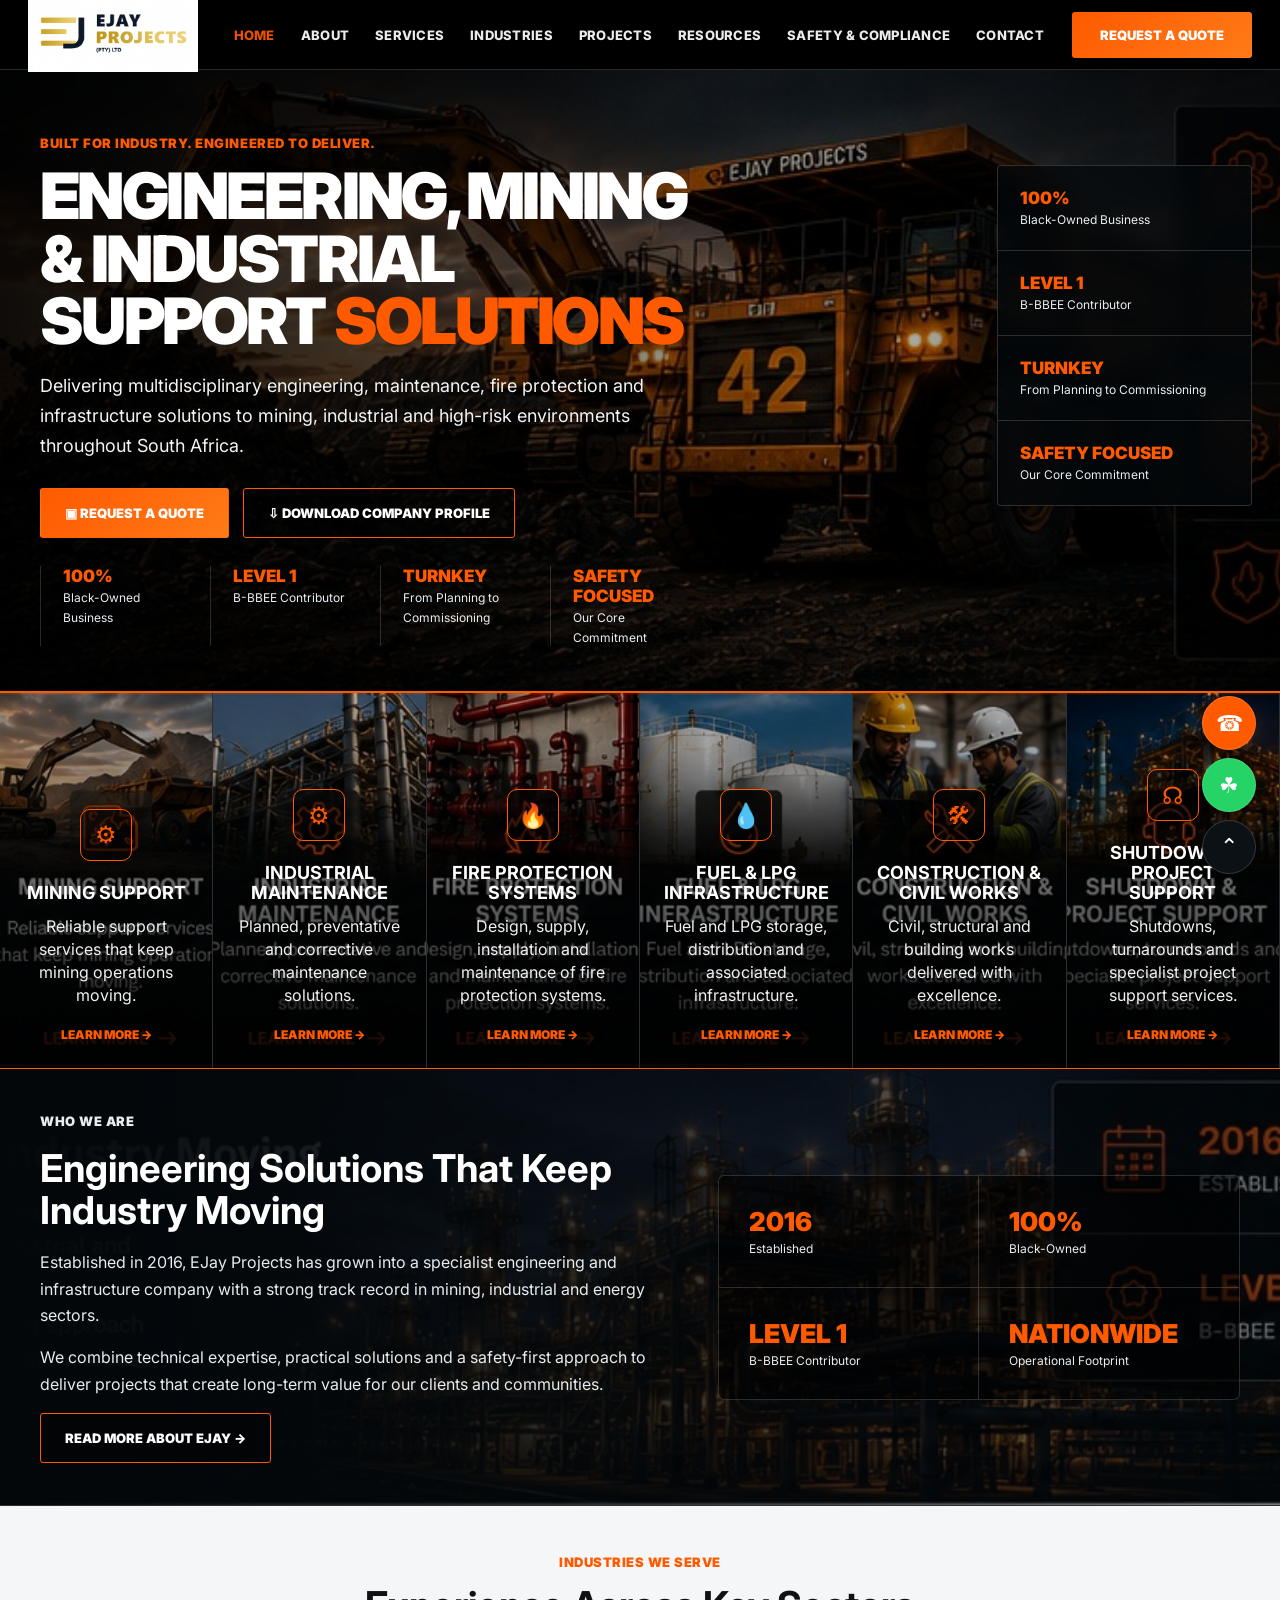
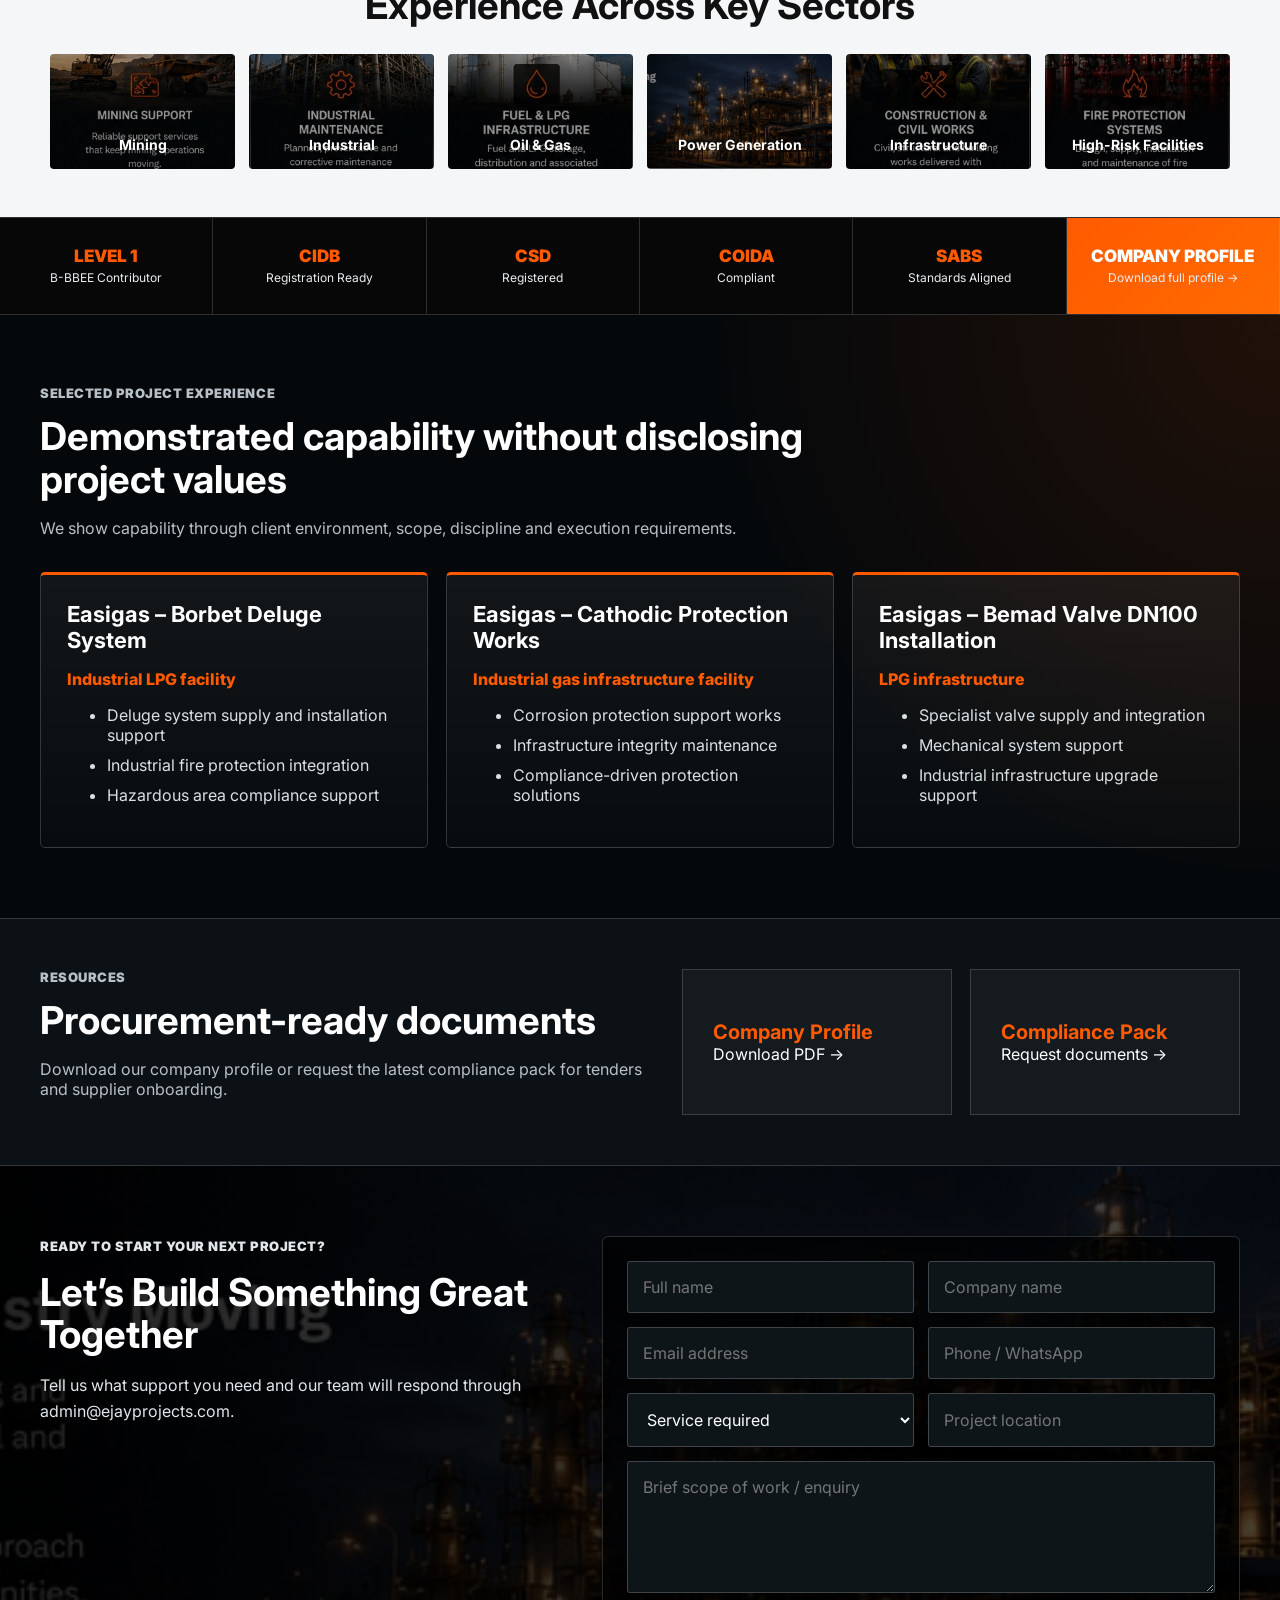
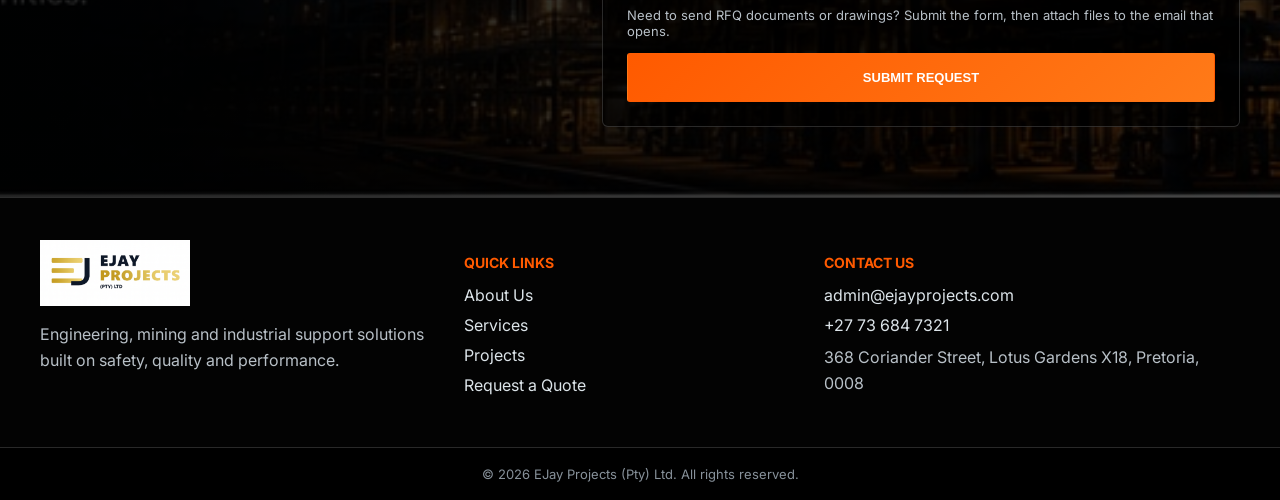
==== commit e2e27c66: "Add files via upload" ====
--- a/index.html
+++ b/index.html
@@ -3,342 +3,163 @@
 <head>
   <meta charset="UTF-8" />
   <meta name="viewport" content="width=device-width, initial-scale=1.0" />
-  <title>EJay Projects (Pty) Ltd | Engineering, Mining & Industrial Support</title>
-  <meta name="description" content="EJay Projects delivers engineering, mining support, industrial maintenance, fire protection systems, fuel and LPG infrastructure, and construction services across South Africa." />
-  <meta name="theme-color" content="#0b0d12" />
+  <title>EJay Projects (Pty) Ltd | Engineering, Mining & Industrial Support Solutions</title>
+  <meta name="description" content="EJay Projects delivers multidisciplinary engineering, mining support, fire protection, industrial maintenance and infrastructure solutions across South Africa." />
   <link rel="preconnect" href="https://fonts.googleapis.com">
   <link rel="preconnect" href="https://fonts.gstatic.com" crossorigin>
   <link href="https://fonts.googleapis.com/css2?family=Inter:wght@400;500;600;700;800;900&display=swap" rel="stylesheet">
   <link rel="stylesheet" href="styles.css" />
 </head>
 <body>
-  <a class="skip-link" href="#main">Skip to content</a>
-
   <header class="site-header">
-    <div class="container nav">
-      <a href="#top" class="brand" aria-label="EJay Projects home">
-        <img src="logo.png" alt="EJay Projects logo" />
-      </a>
-      <button class="menu-toggle" type="button" aria-expanded="false" aria-controls="site-nav">Menu</button>
-      <nav id="site-nav" class="site-nav" aria-label="Main navigation">
-        <a href="#about">About</a>
-        <a href="#services">Services</a>
-        <a href="#industries">Industries</a>
-        <a href="#projects">Projects</a>
-        <a href="#resources">Resources</a>
-        <a href="#contact">Contact</a>
-      </nav>
-    </div>
+    <a href="#top" class="brand"><img src="logo.png" alt="EJay Projects logo"></a>
+    <button class="nav-toggle" aria-label="Open menu"><span></span><span></span><span></span></button>
+    <nav class="main-nav">
+      <a href="#top" class="active">Home</a>
+      <a href="#about">About</a>
+      <a href="#services">Services</a>
+      <a href="#industries">Industries</a>
+      <a href="#projects">Projects</a>
+      <a href="#resources">Resources</a>
+      <a href="#compliance">Safety & Compliance</a>
+      <a href="#contact">Contact</a>
+    </nav>
+    <a class="header-cta" href="#quote">Request a Quote</a>
   </header>
 
-  <main id="main">
-    <section id="top" class="hero section-dark">
-      <div class="hero-overlay"></div>
-      <div class="container hero-grid">
-        <div class="hero-copy reveal">
-          <span class="eyebrow">Engineering • Mining • Industrial Support</span>
-          <h1>Engineering solutions that keep industry moving.</h1>
-          <p>
-            EJay Projects delivers multidisciplinary engineering, mining support, fire protection systems,
-            industrial maintenance, fuel and LPG infrastructure, and construction solutions across South Africa.
-          </p>
-          <div class="hero-actions">
-            <a class="btn btn-primary" href="#quote">Request a Quote</a>
-            <a class="btn btn-secondary" href="ejay-projects-company-profile.pdf" target="_blank" rel="noopener">Download Company Profile</a>
-          </div>
+  <main id="top">
+    <section class="hero">
+      <div class="hero-bg"></div>
+      <div class="hero-content">
+        <p class="kicker">Built for industry. Engineered to deliver.</p>
+        <h1>Engineering, Mining & Industrial Support <span>Solutions</span></h1>
+        <p class="hero-text">Delivering multidisciplinary engineering, maintenance, fire protection and infrastructure solutions to mining, industrial and high-risk environments throughout South Africa.</p>
+        <div class="hero-actions">
+          <a class="btn btn-primary" href="#quote">▣ Request a Quote</a>
+          <a class="btn btn-secondary" href="ejay-projects-company-profile.pdf" target="_blank" rel="noopener">⇩ Download Company Profile</a>
         </div>
+        <div class="hero-badges">
+          <article><strong>100%</strong><span>Black-Owned Business</span></article>
+          <article><strong>Level 1</strong><span>B-BBEE Contributor</span></article>
+          <article><strong>Turnkey</strong><span>From Planning to Commissioning</span></article>
+          <article><strong>Safety Focused</strong><span>Our Core Commitment</span></article>
+        </div>
+      </div>
+      <aside class="hero-panel">
+        <div><strong>100%</strong><span>Black-Owned Business</span></div>
+        <div><strong>Level 1</strong><span>B-BBEE Contributor</span></div>
+        <div><strong>Turnkey</strong><span>From Planning to Commissioning</span></div>
+        <div><strong>Safety Focused</strong><span>Our Core Commitment</span></div>
+      </aside>
+    </section>
 
-        <div class="hero-panel reveal" aria-label="Company highlights">
-          <div class="hero-card large">
-            <small>Strategic Positioning</small>
-            <strong>Built for demanding mining, industrial and high-risk operating environments.</strong>
-          </div>
-          <div class="metric-grid">
-            <div class="metric-card"><strong>100%</strong><span>Black-owned</span></div>
-            <div class="metric-card"><strong>Level 1</strong><span>B-BBEE contributor</span></div>
-            <div class="metric-card"><strong>2016</strong><span>Established</span></div>
-            <div class="metric-card"><strong>Turnkey</strong><span>Planning to handover</span></div>
-          </div>
-        </div>
+    <section id="services" class="service-strip" aria-label="Core services">
+      <article style="--bg:url('assets/mining.jpg')"><div class="icon">⚙</div><h3>Mining Support</h3><p>Reliable support services that keep mining operations moving.</p><a href="#quote">Learn More →</a></article>
+      <article style="--bg:url('assets/industrial.jpg')"><div class="icon">⚙</div><h3>Industrial Maintenance</h3><p>Planned, preventative and corrective maintenance solutions.</p><a href="#quote">Learn More →</a></article>
+      <article style="--bg:url('assets/fire.jpg')"><div class="icon">🔥</div><h3>Fire Protection Systems</h3><p>Design, supply, installation and maintenance of fire protection systems.</p><a href="#quote">Learn More →</a></article>
+      <article style="--bg:url('assets/fuel.jpg')"><div class="icon">💧</div><h3>Fuel & LPG Infrastructure</h3><p>Fuel and LPG storage, distribution and associated infrastructure.</p><a href="#quote">Learn More →</a></article>
+      <article style="--bg:url('assets/construction.jpg')"><div class="icon">🛠</div><h3>Construction & Civil Works</h3><p>Civil, structural and building works delivered with excellence.</p><a href="#quote">Learn More →</a></article>
+      <article style="--bg:url('assets/shutdown.jpg')"><div class="icon">☊</div><h3>Shutdown & Project Support</h3><p>Shutdowns, turnarounds and specialist project support services.</p><a href="#quote">Learn More →</a></article>
+    </section>
+
+    <section id="about" class="about-band">
+      <div class="about-copy">
+        <p class="kicker">Who we are</p>
+        <h2>Engineering Solutions That Keep Industry Moving</h2>
+        <p>Established in 2016, EJay Projects has grown into a specialist engineering and infrastructure company with a strong track record in mining, industrial and energy sectors.</p>
+        <p>We combine technical expertise, practical solutions and a safety-first approach to deliver projects that create long-term value for our clients and communities.</p>
+        <a class="btn btn-outline" href="#about-more">Read More About EJay →</a>
+      </div>
+      <div class="about-stats">
+        <article><strong>2016</strong><span>Established</span></article>
+        <article><strong>100%</strong><span>Black-Owned</span></article>
+        <article><strong>Level 1</strong><span>B-BBEE Contributor</span></article>
+        <article><strong>Nationwide</strong><span>Operational Footprint</span></article>
       </div>
     </section>
 
-    <section id="about" class="section">
-      <div class="container split">
-        <div class="section-intro reveal">
-          <span class="section-tag">About EJay Projects</span>
-          <h2>A practical engineering partner structured for safe execution and sustainable growth.</h2>
-        </div>
-        <div class="content-card reveal">
-          <p>
-            Established in 2016, EJay Projects has developed from a construction-focused business into a
-            multidisciplinary engineering and infrastructure company serving public and private sector clients.
-          </p>
-          <p>
-            We combine hands-on execution, technical coordination, project discipline and responsive leadership to
-            support clients in environments where safety, uptime, compliance and delivery matter.
-          </p>
-          <div class="capability-strip">
-            <span>Owner-managed</span>
-            <span>Safety driven</span>
-            <span>Procurement ready</span>
-            <span>Responsive delivery</span>
-          </div>
-        </div>
+    <section id="industries" class="light-section">
+      <p class="kicker centered">Industries we serve</p>
+      <h2>Experience Across Key Sectors</h2>
+      <div class="industry-grid">
+        <article><img src="assets/mining.jpg" alt="Mining operations"><strong>Mining</strong></article>
+        <article><img src="assets/industrial.jpg" alt="Industrial plant"><strong>Industrial</strong></article>
+        <article><img src="assets/fuel.jpg" alt="Oil and gas tanks"><strong>Oil & Gas</strong></article>
+        <article><img src="assets/plant-bg.jpg" alt="Power and process facility"><strong>Power Generation</strong></article>
+        <article><img src="assets/construction.jpg" alt="Infrastructure works"><strong>Infrastructure</strong></article>
+        <article><img src="assets/fire.jpg" alt="Fire protection installation"><strong>High-Risk Facilities</strong></article>
       </div>
     </section>
 
-    <section id="services" class="section section-muted">
-      <div class="container">
-        <div class="section-heading reveal">
-          <span class="section-tag">Core Services</span>
-          <h2>Integrated services for industrial, mining and infrastructure clients.</h2>
-          <p>Our service model allows clients to source multiple technical capabilities from one responsive delivery partner.</p>
-        </div>
+    <section id="compliance" class="compliance-bar">
+      <article><strong>Level 1</strong><span>B-BBEE Contributor</span></article>
+      <article><strong>CIDB</strong><span>Registration Ready</span></article>
+      <article><strong>CSD</strong><span>Registered</span></article>
+      <article><strong>COIDA</strong><span>Compliant</span></article>
+      <article><strong>SABS</strong><span>Standards Aligned</span></article>
+      <a href="ejay-projects-company-profile.pdf" target="_blank" rel="noopener"><strong>Company Profile</strong><span>Download full profile →</span></a>
+    </section>
 
-        <div class="service-grid">
-          <article class="service-card reveal">
-            <div class="icon">01</div>
-            <h3>Mining & Industrial Support</h3>
-            <p>Operational support, site maintenance, shutdown assistance, equipment support and multidisciplinary teams for demanding environments.</p>
-          </article>
-          <article class="service-card reveal">
-            <div class="icon">02</div>
-            <h3>Fire Protection Systems</h3>
-            <p>Fire detection, alarms, sprinklers, hydrants, deluge, foam, pump sets, refurbishments, testing and commissioning support.</p>
-          </article>
-          <article class="service-card reveal">
-            <div class="icon">03</div>
-            <h3>Fuel, LPG & High-Risk Infrastructure</h3>
-            <p>Support for fuel, LPG and petrochemical environments including piping, pressure testing, maintenance and compliance support.</p>
-          </article>
-          <article class="service-card reveal">
-            <div class="icon">04</div>
-            <h3>Construction & Civil Works</h3>
-            <p>Civil works, infrastructure upgrades, refurbishments, site establishment, construction support and material supply.</p>
-          </article>
-          <article class="service-card reveal">
-            <div class="icon">05</div>
-            <h3>Maintenance & Shutdown Support</h3>
-            <p>Preventative maintenance, corrective work, emergency call-outs, planned shutdown support and site-based execution teams.</p>
-          </article>
-          <article class="service-card reveal">
-            <div class="icon">06</div>
-            <h3>Technical Procurement & Project Support</h3>
-            <p>Material sourcing, specialist supplier coordination, project administration, supervision and handover documentation.</p>
-          </article>
-        </div>
+    <section id="projects" class="section dark-section">
+      <div class="section-head">
+        <p class="kicker">Selected project experience</p>
+        <h2>Demonstrated capability without disclosing project values</h2>
+        <p>We show capability through client environment, scope, discipline and execution requirements.</p>
+      </div>
+      <div class="project-grid">
+        <article><h3>Easigas – Borbet Deluge System</h3><p>Industrial LPG facility</p><ul><li>Deluge system supply and installation support</li><li>Industrial fire protection integration</li><li>Hazardous area compliance support</li></ul></article>
+        <article><h3>Easigas – Cathodic Protection Works</h3><p>Industrial gas infrastructure facility</p><ul><li>Corrosion protection support works</li><li>Infrastructure integrity maintenance</li><li>Compliance-driven protection solutions</li></ul></article>
+        <article><h3>Easigas – Bemad Valve DN100 Installation</h3><p>LPG infrastructure</p><ul><li>Specialist valve supply and integration</li><li>Mechanical system support</li><li>Industrial infrastructure upgrade support</li></ul></article>
       </div>
     </section>
 
-    <section id="industries" class="section">
-      <div class="container split reverse">
-        <div class="content-card dark reveal">
-          <span class="section-tag">Industries Served</span>
-          <div class="pill-wrap">
-            <span class="pill">Mining</span>
-            <span class="pill">Petrochemical</span>
-            <span class="pill">Fuel & LPG</span>
-            <span class="pill">Power Generation</span>
-            <span class="pill">Manufacturing</span>
-            <span class="pill">Municipal Infrastructure</span>
-            <span class="pill">Commercial Facilities</span>
-            <span class="pill">Logistics & Storage</span>
-          </div>
-        </div>
-        <div class="section-intro reveal">
-          <span class="section-tag">Procurement Confidence</span>
-          <h2>Positioned for clients that require compliant, reliable and responsive contractors.</h2>
-          <p>
-            EJay Projects is suited to clients looking for a capable contractor that can respond quickly, work safely and
-            coordinate multidisciplinary scopes without unnecessary complexity.
-          </p>
-        </div>
+    <section id="resources" class="resources">
+      <div>
+        <p class="kicker">Resources</p>
+        <h2>Procurement-ready documents</h2>
+        <p>Download our company profile or request the latest compliance pack for tenders and supplier onboarding.</p>
       </div>
+      <a class="resource-card" href="ejay-projects-company-profile.pdf" target="_blank" rel="noopener"><strong>Company Profile</strong><span>Download PDF →</span></a>
+      <a class="resource-card" href="#quote"><strong>Compliance Pack</strong><span>Request documents →</span></a>
     </section>
 
-    <section class="section safety-band">
-      <div class="container safety-grid">
-        <div class="reveal">
-          <span class="section-tag">Safety & Compliance</span>
-          <h2>Built on disciplined site controls and compliance-driven execution.</h2>
-          <p>
-            We support a zero-harm culture through risk assessments, method statements, toolbox talks, competent supervision,
-            PPE compliance and structured handover processes.
-          </p>
-        </div>
-        <div class="check-grid reveal">
-          <span>SANS 10400-T</span>
-          <span>SANS 10139</span>
-          <span>SANS 10087</span>
-          <span>SANS 10131</span>
-          <span>NFPA Standards</span>
-          <span>OHSA Requirements</span>
-        </div>
+    <section id="quote" class="quote-section">
+      <div class="quote-copy">
+        <p class="kicker">Ready to start your next project?</p>
+        <h2>Let’s Build Something Great Together</h2>
+        <p>Tell us what support you need and our team will respond through admin@ejayprojects.com.</p>
       </div>
+      <form class="quote-form" id="quoteForm">
+        <input name="name" placeholder="Full name" required>
+        <input name="company" placeholder="Company name" required>
+        <input type="email" name="email" placeholder="Email address" required>
+        <input name="phone" placeholder="Phone / WhatsApp" required>
+        <select name="service" required>
+          <option value="">Service required</option>
+          <option>Mining Support</option><option>Industrial Maintenance</option><option>Fire Protection Systems</option><option>Fuel & LPG Infrastructure</option><option>Construction & Civil Works</option><option>Shutdown & Project Support</option><option>Other</option>
+        </select>
+        <input name="location" placeholder="Project location">
+        <textarea name="message" placeholder="Brief scope of work / enquiry" rows="5" required></textarea>
+        <p class="form-note">Need to send RFQ documents or drawings? Submit the form, then attach files to the email that opens.</p>
+        <button class="btn btn-primary" type="submit">Submit Request</button>
+      </form>
     </section>
 
-    <section id="projects" class="section section-muted">
-      <div class="container">
-        <div class="section-heading reveal">
-          <span class="section-tag">Selected Experience</span>
-          <h2>Project experience without unnecessary noise.</h2>
-          <p>We present experience by client, scope and capability demonstrated — not by project values.</p>
-        </div>
-
-        <div class="project-grid">
-          <article class="project-card reveal">
-            <small>Fire Protection / Industrial</small>
-            <h3>Easigas – Borbet Deluge System</h3>
-            <p>Supply and system-related works for a high-risk industrial fire protection environment.</p>
-            <div class="tags"><span>Deluge</span><span>High-risk</span><span>Industrial</span></div>
-          </article>
-          <article class="project-card reveal">
-            <small>Infrastructure Protection</small>
-            <h3>Easigas – Cathodic Protection Works</h3>
-            <p>Implementation support to protect infrastructure assets and strengthen long-term reliability.</p>
-            <div class="tags"><span>Protection</span><span>Supply</span><span>Support</span></div>
-          </article>
-          <article class="project-card reveal">
-            <small>Mechanical / Fire Systems</small>
-            <h3>Easigas – Bemad Valve DN100 Installation</h3>
-            <p>Specialist valve supply and integration support for critical fire protection infrastructure.</p>
-            <div class="tags"><span>Valve works</span><span>Integration</span><span>Mechanical</span></div>
-          </article>
-          <article class="project-card reveal">
-            <small>Pump Systems</small>
-            <h3>Easigas George – Jockey Pump Installation</h3>
-            <p>Fire pump system supply and support to improve system readiness and operational response.</p>
-            <div class="tags"><span>Pumps</span><span>Installation</span><span>Testing</span></div>
-          </article>
-          <article class="project-card reveal">
-            <small>Fire System Refurbishment</small>
-            <h3>Easigas Mafikeng – Sprinkler Refurbishment</h3>
-            <p>Sprinkler system refurbishment and maintenance support to extend asset condition and reliability.</p>
-            <div class="tags"><span>Sprinklers</span><span>Refurbishment</span><span>Maintenance</span></div>
-          </article>
-          <article class="project-card reveal">
-            <small>Fire System Refurbishment</small>
-            <h3>Easigas Vaalgas – Sprinkler Refurbishment</h3>
-            <p>Repainting, refurbishment and system maintenance support for industrial fire protection infrastructure.</p>
-            <div class="tags"><span>Maintenance</span><span>Fire systems</span><span>Industrial</span></div>
-          </article>
-        </div>
+    <section id="contact" class="contact-section">
+      <div>
+        <img src="logo.png" alt="EJay Projects logo" class="footer-logo">
+        <p>Engineering, mining and industrial support solutions built on safety, quality and performance.</p>
       </div>
-    </section>
-
-    <section id="resources" class="section">
-      <div class="container resources-grid">
-        <div class="section-intro reveal">
-          <span class="section-tag">Resources</span>
-          <h2>Documents for procurement, supplier registration and tender evaluation.</h2>
-          <p>Make it easy for procurement teams to review EJay Projects before requesting further documentation.</p>
-        </div>
-        <div class="resource-list reveal">
-          <a href="ejay-projects-company-profile.pdf" target="_blank" rel="noopener"><strong>Company Profile</strong><span>Download PDF</span></a>
-          <a href="#contact"><strong>B-BBEE Certificate</strong><span>Available on request</span></a>
-          <a href="#contact"><strong>CSD Summary</strong><span>Available on request</span></a>
-          <a href="#contact"><strong>Tax Compliance</strong><span>Available on request</span></a>
-          <a href="#contact"><strong>Safety Documentation</strong><span>Available on request</span></a>
-        </div>
-      </div>
-    </section>
-
-    <section id="quote" class="section quote-section">
-      <div class="container quote-grid">
-        <div class="section-intro reveal">
-          <span class="section-tag">Request a Quote</span>
-          <h2>Tell us what you need. We will respond with the right capability.</h2>
-          <p>
-            Complete the form below and it will prepare an email to admin@ejayprojects.com with your enquiry details.
-            For RFQs, drawings or tender documents, attach the file manually after the email opens.
-          </p>
-        </div>
-
-        <form id="quoteForm" class="quote-form reveal">
-          <div class="form-row">
-            <label>Full Name<input name="name" type="text" required></label>
-            <label>Company<input name="company" type="text" required></label>
-          </div>
-          <div class="form-row">
-            <label>Email<input name="email" type="email" required></label>
-            <label>Phone / WhatsApp<input name="phone" type="tel" required></label>
-          </div>
-          <div class="form-row">
-            <label>Service Required
-              <select name="service" required>
-                <option value="">Select a service</option>
-                <option>Mining & Industrial Support</option>
-                <option>Fire Protection Systems</option>
-                <option>Fuel, LPG & High-Risk Infrastructure</option>
-                <option>Construction & Civil Works</option>
-                <option>Maintenance & Shutdown Support</option>
-                <option>Technical Procurement & Project Support</option>
-                <option>Other</option>
-              </select>
-            </label>
-            <label>Project Location<input name="location" type="text" placeholder="Town / Site / Province"></label>
-          </div>
-          <div class="form-row">
-            <label>Estimated Start Date<input name="startDate" type="date"></label>
-            <label>RFQ / Tender File<input name="file" type="file" disabled><small>Attach documents after the email opens.</small></label>
-          </div>
-          <label>Brief Scope of Work<textarea name="message" rows="6" required placeholder="Briefly describe the work required, site conditions, quantities, urgency or tender reference."></textarea></label>
-          <button class="btn btn-primary" type="submit">Prepare Quote Request Email</button>
-          <p class="form-note" id="formNote" role="status"></p>
-        </form>
-      </div>
-    </section>
-
-    <section id="contact" class="section contact-section">
-      <div class="container contact-grid">
-        <div class="section-intro reveal">
-          <span class="section-tag">Contact</span>
-          <h2>Let’s discuss your project, site requirement or supplier registration.</h2>
-          <p>EJay Projects is available for industrial, infrastructure, mining support and specialist fire protection enquiries.</p>
-        </div>
-        <div class="contact-card reveal">
-          <div><small>Company</small><strong>EJay Projects (Pty) Ltd</strong></div>
-          <div><small>Contact Person</small><strong>Ethan Mashaba</strong></div>
-          <div><small>Phone</small><strong><a href="tel:+27736847321">+27 (0)73 684 7321</a></strong></div>
-          <div><small>Email</small><strong><a href="mailto:admin@ejayprojects.com">admin@ejayprojects.com</a></strong></div>
-          <div><small>Address</small><strong>368 Coriander Street, Lotus Gardens X18, Pretoria</strong></div>
-          <div class="contact-actions">
-            <a class="btn btn-primary" href="mailto:admin@ejayprojects.com">Email Us</a>
-            <a class="btn btn-whatsapp" href="https://wa.me/27736847321?text=Hi%20EJay%20Projects%2C%20I%20would%20like%20to%20enquire%20about%20your%20services." target="_blank" rel="noopener">WhatsApp</a>
-          </div>
-        </div>
-      </div>
+      <div><h3>Quick Links</h3><a href="#about">About Us</a><a href="#services">Services</a><a href="#projects">Projects</a><a href="#quote">Request a Quote</a></div>
+      <div><h3>Contact Us</h3><a href="mailto:admin@ejayprojects.com">admin@ejayprojects.com</a><a href="tel:+27736847321">+27 73 684 7321</a><span>368 Coriander Street, Lotus Gardens X18, Pretoria, 0008</span></div>
     </section>
   </main>
 
-  <a class="floating-whatsapp" href="https://wa.me/27736847321?text=Hi%20EJay%20Projects%2C%20I%20would%20like%20to%20request%20a%20quote." target="_blank" rel="noopener" aria-label="Chat on WhatsApp">WhatsApp</a>
+  <a class="float-btn call" href="tel:+27736847321">☎</a>
+  <a class="float-btn whatsapp" href="https://wa.me/27736847321" target="_blank" rel="noopener">☘</a>
+  <button class="float-btn top" id="topBtn">⌃</button>
 
-  <footer class="site-footer">
-    <div class="container footer-grid">
-      <div>
-        <img src="logo.png" alt="EJay Projects logo" class="footer-logo" />
-        <p>Engineering, mining and industrial support solutions across South Africa.</p>
-      </div>
-      <div>
-        <h4>Quick Links</h4>
-        <a href="#services">Services</a>
-        <a href="#projects">Projects</a>
-        <a href="#resources">Resources</a>
-        <a href="#quote">Request a Quote</a>
-      </div>
-      <div>
-        <h4>Contact</h4>
-        <a href="mailto:admin@ejayprojects.com">admin@ejayprojects.com</a>
-        <a href="tel:+27736847321">+27 (0)73 684 7321</a>
-        <span>Pretoria, South Africa</span>
-      </div>
-    </div>
-    <div class="container footer-bottom">
-      <p>© <span id="year"></span> EJay Projects (Pty) Ltd. All rights reserved.</p>
-    </div>
-  </footer>
-
+  <footer class="site-footer">© <span id="year"></span> EJay Projects (Pty) Ltd. All rights reserved.</footer>
   <script src="script.js"></script>
 </body>
 </html>
--- a/styles.css
+++ b/styles.css
@@ -1,58 +1 @@
-:root{
-  --bg:#080a0f;
-  --bg-2:#0e121a;
-  --panel:#141a25;
-  --panel-2:#1b2330;
-  --text:#f7f8fb;
-  --muted:#b8c0ce;
-  --muted-2:#8f99aa;
-  --orange:#f28c18;
-  --orange-2:#ffb15a;
-  --line:rgba(255,255,255,.11);
-  --line-strong:rgba(242,140,24,.35);
-  --shadow:0 24px 70px rgba(0,0,0,.35);
-  --radius:26px;
-  --radius-sm:16px;
-}
-*{box-sizing:border-box}
-html{scroll-behavior:smooth}
-body{
-  margin:0;
-  font-family:"Inter",system-ui,-apple-system,BlinkMacSystemFont,"Segoe UI",sans-serif;
-  background:var(--bg);
-  color:var(--text);
-  line-height:1.6;
-}
-a{color:inherit;text-decoration:none}
-img{max-width:100%;display:block}
-button,input,select,textarea{font:inherit}
-.container{width:min(1180px, calc(100% - 2rem));margin:0 auto}
-.skip-link{position:absolute;left:-999px;top:auto;background:#fff;color:#000;padding:.7rem 1rem;z-index:999}
-.skip-link:focus{left:1rem;top:1rem}
-.site-header{
-  position:sticky;top:0;z-index:50;
-  background:rgba(8,10,15,.86);
-  border-bottom:1px solid var(--line);
-  backdrop-filter:blur(16px);
-}
-.nav{min-height:86px;display:flex;align-items:center;justify-content:space-between;gap:1rem}
-.brand img{height:54px;width:auto}
-.site-nav{display:flex;align-items:center;gap:1.2rem;flex-wrap:wrap}
-.site-nav a{font-size:.94rem;color:var(--muted);font-weight:700;transition:.2s ease}
-.site-nav a:hover{color:#fff}
-.menu-toggle{display:none;background:rgba(255,255,255,.05);color:#fff;border:1px solid var(--line);border-radius:999px;padding:.7rem 1rem;font-weight:800}
-.section{padding:5.5rem 0;position:relative}
-.section-dark{background:var(--bg)}
-.section-muted{background:linear-gradient(180deg,#0c1018,#111722)}
-.hero{min-height:calc(100vh - 86px);display:grid;align-items:center;overflow:hidden;background:
-  linear-gradient(90deg,rgba(8,10,15,.96),rgba(8,10,15,.78),rgba(8,10,15,.92)),
-  radial-gradient(circle at 78% 26%,rgba(242,140,24,.27),transparent 28%),
-  linear-gradient(135deg,#0b0d12 0%,#111827 52%,#080a0f 100%)}
-.hero:before{content:"";position:absolute;inset:0;background-image:linear-gradient(rgba(255,255,255,.035) 1px,transparent 1px),linear-gradient(90deg,rgba(255,255,255,.035) 1px,transparent 1px);background-size:46px 46px;mask-image:linear-gradient(to bottom,rgba(0,0,0,.9),transparent 86%)}
-.hero-overlay{position:absolute;inset:auto 0 0 0;height:190px;background:linear-gradient(transparent,var(--bg))}
-.hero-grid{position:relative;z-index:1;display:grid;grid-template-columns:1.08fr .92fr;gap:3rem;align-items:center;padding:5rem 0}
-.eyebrow,.section-tag{display:inline-flex;align-items:center;gap:.4rem;background:rgba(242,140,24,.12);color:var(--orange-2);border:1px solid var(--line-strong);border-radius:999px;padding:.68rem 1rem;font-size:.74rem;font-weight:900;letter-spacing:.15em;text-transform:uppercase}
-h1,h2,h3,p{margin-top:0}.hero h1{font-size:clamp(2.7rem,6vw,5.7rem);line-height:.95;letter-spacing:-.065em;max-width:10ch;margin:1.15rem 0 1.3rem}.hero p{font-size:1.12rem;color:var(--muted);max-width:720px}.hero-actions,.contact-actions{display:flex;gap:1rem;flex-wrap:wrap;margin-top:2rem}.btn{display:inline-flex;align-items:center;justify-content:center;border:0;border-radius:999px;padding:1rem 1.35rem;font-weight:900;cursor:pointer;transition:.22s ease}.btn:hover{transform:translateY(-2px)}.btn-primary{background:linear-gradient(135deg,var(--orange),#ffb45b);color:#15100b;box-shadow:0 18px 38px rgba(242,140,24,.24)}.btn-secondary{background:rgba(255,255,255,.06);border:1px solid var(--line);color:#fff}.btn-whatsapp{background:#1fa855;color:#fff}.hero-panel{display:grid;gap:1rem}.hero-card,.metric-card,.content-card,.service-card,.project-card,.contact-card,.quote-form,.resource-list a{background:linear-gradient(180deg,rgba(255,255,255,.07),rgba(255,255,255,.035));border:1px solid var(--line);border-radius:var(--radius);box-shadow:var(--shadow)}.hero-card.large{padding:2rem}.hero-card small,.project-card small{display:block;color:var(--orange-2);text-transform:uppercase;letter-spacing:.14em;font-weight:900;margin-bottom:.8rem}.hero-card strong{display:block;font-size:1.65rem;line-height:1.28}.metric-grid{display:grid;grid-template-columns:repeat(2,1fr);gap:1rem}.metric-card{padding:1.5rem;min-height:132px}.metric-card strong{display:block;color:var(--orange-2);font-size:2.05rem;line-height:1}.metric-card span{color:var(--muted);font-weight:700}.split{display:grid;grid-template-columns:.95fr 1.05fr;gap:2rem;align-items:start}.split.reverse{grid-template-columns:1.05fr .95fr}.section-intro h2,.section-heading h2{font-size:clamp(2rem,3.4vw,3.25rem);line-height:1.05;letter-spacing:-.04em;margin:.9rem 0 1rem}.section-intro p,.section-heading p,.content-card p,.service-card p,.project-card p,.contact-card,.quote-section p{color:var(--muted)}.content-card{padding:2rem}.content-card.dark{background:linear-gradient(145deg,#111722,#0c1018)}.capability-strip{display:flex;flex-wrap:wrap;gap:.7rem;margin-top:1.5rem}.capability-strip span,.pill,.tags span,.check-grid span{border:1px solid var(--line);background:rgba(255,255,255,.055);border-radius:999px;padding:.72rem .95rem;color:#fff;font-weight:800;font-size:.9rem}.section-heading{max-width:860px}.service-grid{display:grid;grid-template-columns:repeat(3,1fr);gap:1.1rem;margin-top:2.2rem}.service-card{padding:1.7rem;transition:.25s ease}.service-card:hover,.project-card:hover,.resource-list a:hover{transform:translateY(-5px);border-color:var(--line-strong)}.icon{width:48px;height:48px;border-radius:16px;background:rgba(242,140,24,.15);border:1px solid var(--line-strong);display:grid;place-items:center;color:var(--orange-2);font-weight:900;margin-bottom:1.1rem}.service-card h3,.project-card h3{font-size:1.25rem;line-height:1.2}.pill-wrap{display:flex;flex-wrap:wrap;gap:.75rem;margin-top:1.4rem}.safety-band{background:linear-gradient(135deg,rgba(242,140,24,.16),rgba(255,255,255,.025));border-top:1px solid var(--line);border-bottom:1px solid var(--line)}.safety-grid{display:grid;grid-template-columns:1fr 1fr;gap:2rem;align-items:center}.safety-grid h2{font-size:clamp(2rem,3.5vw,3.4rem);line-height:1.05;letter-spacing:-.04em;margin:.9rem 0 1rem}.safety-grid p{color:var(--muted)}.check-grid{display:grid;grid-template-columns:repeat(2,1fr);gap:.8rem}.check-grid span:before{content:"✓ ";color:var(--orange-2)}.project-grid{display:grid;grid-template-columns:repeat(3,1fr);gap:1.1rem;margin-top:2.2rem}.project-card{padding:1.6rem;display:flex;flex-direction:column}.tags{display:flex;flex-wrap:wrap;gap:.55rem;margin-top:auto;padding-top:1rem}.resources-grid{display:grid;grid-template-columns:.9fr 1.1fr;gap:2rem;align-items:start}.resource-list{display:grid;gap:.8rem}.resource-list a{padding:1.15rem 1.3rem;display:flex;align-items:center;justify-content:space-between;gap:1rem}.resource-list span{color:var(--orange-2);font-weight:800}.quote-section{background:linear-gradient(180deg,#111722,#0a0d13)}.quote-grid{display:grid;grid-template-columns:.85fr 1.15fr;gap:2rem;align-items:start}.quote-form{padding:1.6rem}.form-row{display:grid;grid-template-columns:1fr 1fr;gap:1rem}label{display:grid;gap:.45rem;color:#fff;font-weight:800;margin-bottom:1rem}input,select,textarea{width:100%;border:1px solid var(--line);background:rgba(255,255,255,.065);border-radius:var(--radius-sm);color:#fff;padding:.95rem 1rem;outline:none}input:focus,select:focus,textarea:focus{border-color:var(--orange)}select option{color:#111}textarea{resize:vertical}label small{color:var(--muted-2);font-weight:600}.form-note{min-height:1.4rem;margin:.9rem 0 0;color:var(--orange-2);font-weight:800}.contact-grid{display:grid;grid-template-columns:1fr .95fr;gap:2rem;align-items:start}.contact-card{padding:1.7rem;display:grid;gap:1rem}.contact-card small{display:block;color:var(--muted-2);text-transform:uppercase;letter-spacing:.12em;font-weight:900;margin-bottom:.2rem}.contact-card strong{font-size:1.06rem}.floating-whatsapp{position:fixed;right:1.1rem;bottom:1.1rem;z-index:40;background:#1fa855;color:white;border-radius:999px;padding:.9rem 1.05rem;font-weight:900;box-shadow:0 15px 35px rgba(0,0,0,.34)}.site-footer{background:#06080c;border-top:1px solid var(--line);padding:3rem 0 1rem}.footer-grid{display:grid;grid-template-columns:1.4fr 1fr 1fr;gap:2rem}.footer-logo{height:54px;margin-bottom:1rem}.footer-grid p,.footer-grid span{color:var(--muted)}.footer-grid h4{margin:.2rem 0 .9rem}.footer-grid a{display:block;color:var(--muted);margin:.45rem 0}.footer-grid a:hover{color:#fff}.footer-bottom{border-top:1px solid var(--line);margin-top:2rem;padding-top:1rem;color:var(--muted);text-align:center}.reveal{opacity:0;transform:translateY(24px);transition:opacity .7s ease,transform .7s ease}.reveal.visible{opacity:1;transform:translateY(0)}
-@media (prefers-reduced-motion: reduce){html{scroll-behavior:auto}.reveal{opacity:1;transform:none;transition:none}.btn:hover,.service-card:hover,.project-card:hover,.resource-list a:hover{transform:none}}
-@media (max-width:1020px){.hero-grid,.split,.split.reverse,.safety-grid,.resources-grid,.quote-grid,.contact-grid{grid-template-columns:1fr}.service-grid,.project-grid{grid-template-columns:repeat(2,1fr)}.hero{min-height:auto}.hero h1{max-width:12ch}}
-@media (max-width:760px){.container{width:min(100% - 1.1rem,1180px)}.nav{min-height:74px}.brand img{height:46px}.menu-toggle{display:inline-flex}.site-nav{display:none;position:absolute;top:74px;left:.55rem;right:.55rem;background:rgba(8,10,15,.96);border:1px solid var(--line);border-radius:22px;padding:1rem;box-shadow:var(--shadow)}.site-nav.open{display:grid}.site-nav a{padding:.65rem}.hero-grid{padding:3.5rem 0}.section{padding:4rem 0}.metric-grid,.service-grid,.project-grid,.form-row,.check-grid,.footer-grid{grid-template-columns:1fr}.hero h1{font-size:clamp(2.55rem,14vw,4rem)}.resource-list a{display:grid}.floating-whatsapp{left:1rem;right:1rem;text-align:center}.footer-bottom{padding-bottom:3rem}}
+:root{--orange:#ff5a00;--orange2:#ff7a18;--black:#03070a;--dark:#070d11;--line:rgba(255,255,255,.16);--muted:#b8c0c7;--white:#fff}*{box-sizing:border-box}html{scroll-behavior:smooth}body{margin:0;background:var(--black);color:var(--white);font-family:Inter,Arial,sans-serif}a{color:inherit;text-decoration:none}img{max-width:100%;display:block}.site-header{position:sticky;top:0;z-index:50;height:70px;background:rgba(0,0,0,.92);border-bottom:1px solid var(--line);display:flex;align-items:center;padding:0 28px;gap:28px;backdrop-filter:blur(14px)}.brand img{width:170px}.main-nav{display:flex;align-items:center;gap:26px;margin-left:auto}.main-nav a{font-size:13px;text-transform:uppercase;font-weight:800;letter-spacing:.02em;opacity:.92}.main-nav a.active,.main-nav a:hover{color:var(--orange)}.header-cta{background:linear-gradient(135deg,var(--orange),var(--orange2));padding:15px 28px;border-radius:3px;text-transform:uppercase;font-weight:900;font-size:13px}.nav-toggle{display:none;background:none;border:0}.nav-toggle span{display:block;width:26px;height:2px;background:#fff;margin:6px}.hero{position:relative;min-height:560px;display:grid;align-items:center;overflow:hidden;border-bottom:2px solid var(--orange)}.hero-bg{position:absolute;inset:0;background:linear-gradient(90deg,rgba(0,0,0,.95) 0%,rgba(0,0,0,.74) 30%,rgba(0,0,0,.25) 65%,rgba(0,0,0,.8) 100%),url('assets/hero-bg.jpg') center/cover no-repeat;transform:scale(1.04)}.hero-content{position:relative;z-index:1;max-width:720px;padding:65px 0 45px 40px}.kicker{text-transform:uppercase;color:var(--orange);font-size:13px;font-weight:900;letter-spacing:.04em;margin:0 0 14px}.hero h1{font-size:clamp(42px,5vw,70px);line-height:.98;margin:0;text-transform:uppercase;letter-spacing:-.04em;font-weight:900}.hero h1 span{color:var(--orange)}.hero-text{font-size:18px;line-height:1.65;color:#f2f4f6;max-width:650px}.hero-actions{display:flex;gap:14px;flex-wrap:wrap;margin:28px 0}.btn{display:inline-flex;align-items:center;justify-content:center;gap:10px;padding:16px 24px;border-radius:3px;text-transform:uppercase;font-size:13px;font-weight:900;border:1px solid transparent;cursor:pointer}.btn-primary{background:linear-gradient(135deg,var(--orange),var(--orange2));color:#fff}.btn-secondary,.btn-outline{background:rgba(0,0,0,.45);border-color:var(--orange);color:#fff}.hero-badges{display:grid;grid-template-columns:repeat(4,1fr);gap:0;margin-top:28px;max-width:790px}.hero-badges article{border-left:1px solid var(--line);padding:0 22px}.hero-badges strong,.hero-panel strong,.about-stats strong,.compliance-bar strong{display:block;color:var(--orange);text-transform:uppercase;font-size:17px;font-weight:900}.hero-badges span,.hero-panel span,.about-stats span,.compliance-bar span{font-size:12px;color:#e9eef2}.hero-panel{position:absolute;z-index:2;right:28px;top:95px;width:255px;background:rgba(5,9,12,.72);border:1px solid var(--line);backdrop-filter:blur(10px);border-radius:4px}.hero-panel div{padding:22px;border-bottom:1px solid var(--line)}.hero-panel div:last-child{border-bottom:0}.service-strip{display:grid;grid-template-columns:repeat(6,1fr);border-bottom:1px solid var(--orange)}.service-strip article{min-height:270px;position:relative;padding:76px 24px 26px;display:flex;flex-direction:column;justify-content:flex-end;text-align:center;border-right:1px solid var(--line);overflow:hidden}.service-strip article:before{content:"";position:absolute;inset:0;background:linear-gradient(180deg,rgba(0,0,0,.25),rgba(0,0,0,.9)),var(--bg) center/cover no-repeat;transition:.4s}.service-strip article:hover:before{transform:scale(1.08)}.service-strip article>*{position:relative}.icon{width:52px;height:52px;border:1px solid var(--orange);color:var(--orange);border-radius:10px;display:grid;place-items:center;margin:0 auto 22px;font-size:24px;background:rgba(0,0,0,.45)}.service-strip h3{font-size:18px;text-transform:uppercase;line-height:1.1;margin:0 0 12px}.service-strip p{color:#f1f1f1;line-height:1.45;margin:0 0 20px}.service-strip a{color:var(--orange);font-weight:900;text-transform:uppercase;font-size:12px}.about-band{position:relative;display:grid;grid-template-columns:1.1fr .9fr;gap:40px;align-items:center;padding:42px 40px;border-bottom:1px solid var(--line);background:linear-gradient(90deg,#03070a 0%,rgba(3,7,10,.82) 50%,rgba(3,7,10,.55)),url('assets/plant-bg.jpg') center/cover no-repeat}.about-copy h2,.light-section h2,.dark-section h2,.resources h2,.quote-copy h2{font-size:clamp(28px,3vw,42px);line-height:1.1;margin:0 0 18px}.about-copy p{color:#e7ecef;line-height:1.65;max-width:680px}.about-stats{display:grid;grid-template-columns:1fr 1fr;background:rgba(0,0,0,.55);border:1px solid var(--line);border-radius:6px}.about-stats article{padding:30px;border-bottom:1px solid var(--line);border-right:1px solid var(--line)}.about-stats article:nth-child(even){border-right:0}.about-stats article:nth-last-child(-n+2){border-bottom:0}.about-stats strong{font-size:26px}.light-section{background:#f5f6f7;color:#111;padding:48px 40px;text-align:center}.centered{text-align:center}.industry-grid{display:grid;grid-template-columns:repeat(6,1fr);gap:14px;max-width:1180px;margin:28px auto 0}.industry-grid article{position:relative;border-radius:4px;overflow:hidden;min-height:115px;display:grid;align-items:end}.industry-grid img{position:absolute;inset:0;width:100%;height:100%;object-fit:cover;filter:brightness(.58)}.industry-grid strong{position:relative;color:#fff;padding:16px;font-size:14px}.compliance-bar{display:grid;grid-template-columns:repeat(6,1fr);background:#070707;border-top:1px solid var(--line);border-bottom:1px solid var(--line)}.compliance-bar article,.compliance-bar a{padding:28px 20px;text-align:center;border-right:1px solid var(--line)}.compliance-bar a{background:linear-gradient(135deg,var(--orange),#ff6b00)}.compliance-bar a strong{color:#fff}.section{padding:70px 40px}.dark-section{background:radial-gradient(circle at top right,rgba(255,90,0,.11),transparent 40%),#05080a}.section-head{max-width:850px;margin-bottom:34px}.section-head p{color:var(--muted)}.project-grid{display:grid;grid-template-columns:repeat(3,1fr);gap:18px}.project-grid article{background:linear-gradient(180deg,rgba(255,255,255,.06),rgba(255,255,255,.02));border:1px solid var(--line);border-top:3px solid var(--orange);padding:26px;border-radius:5px}.project-grid h3{margin:0 0 8px;font-size:22px}.project-grid p{color:var(--orange);font-weight:800}.project-grid li{margin-bottom:10px;color:#d9e0e5}.resources{display:grid;grid-template-columns:1fr 270px 270px;gap:18px;align-items:stretch;padding:50px 40px;background:#0b1115;border-top:1px solid var(--line);border-bottom:1px solid var(--line)}.resources p{color:var(--muted)}.resource-card{border:1px solid var(--line);padding:30px;background:rgba(255,255,255,.04);display:flex;flex-direction:column;justify-content:center}.resource-card strong{color:var(--orange);font-size:20px}.quote-section{display:grid;grid-template-columns:.9fr 1.1fr;gap:40px;padding:70px 40px;background:linear-gradient(90deg,rgba(0,0,0,.86),rgba(0,0,0,.72)),url('assets/about-bg.jpg') center/cover no-repeat}.quote-copy p{color:#e0e6ea;line-height:1.6}.quote-form{display:grid;grid-template-columns:1fr 1fr;gap:14px;background:rgba(0,0,0,.68);border:1px solid var(--line);padding:24px;border-radius:6px}input,select,textarea{width:100%;background:#0e1519;border:1px solid rgba(255,255,255,.2);color:#fff;padding:15px;border-radius:3px;font:inherit}textarea,.form-note,.quote-form button{grid-column:1/-1}.form-note{margin:0;color:var(--muted);font-size:13px}.contact-section{display:grid;grid-template-columns:1.2fr 1fr 1.3fr;gap:40px;padding:42px 40px;background:#030303;border-top:1px solid var(--line)}.footer-logo{width:150px;margin-bottom:15px}.contact-section p,.contact-section span{color:var(--muted);line-height:1.6}.contact-section a{display:block;color:#dce4e9;margin:10px 0}.contact-section h3{color:var(--orange);text-transform:uppercase;font-size:14px}.float-btn{position:fixed;right:24px;width:54px;height:54px;border-radius:50%;z-index:40;display:grid;place-items:center;border:1px solid var(--line);color:#fff;font-size:22px}.call{bottom:150px;background:var(--orange)}.whatsapp{bottom:88px;background:#25d366}.top{bottom:26px;background:#0b1115}.site-footer{text-align:center;padding:18px;background:#000;color:#87919a;font-size:13px;border-top:1px solid var(--line)}@media(max-width:1100px){.main-nav,.header-cta{display:none}.nav-toggle{display:block;margin-left:auto}.main-nav.open{position:absolute;display:grid;top:70px;left:0;right:0;background:#020405;padding:20px}.hero-panel{display:none}.hero-badges,.service-strip,.industry-grid,.compliance-bar{grid-template-columns:repeat(2,1fr)}.about-band,.quote-section,.resources,.contact-section{grid-template-columns:1fr}.project-grid{grid-template-columns:1fr 1fr}}@media(max-width:700px){.site-header{padding:0 18px}.brand img{width:135px}.hero-content{padding:48px 22px}.hero h1{font-size:39px}.hero-badges,.service-strip,.industry-grid,.compliance-bar,.about-stats,.project-grid,.quote-form{grid-template-columns:1fr}.about-band,.light-section,.section,.resources,.quote-section,.contact-section{padding:42px 22px}.service-strip article{min-height:240px}.btn{width:100%}}
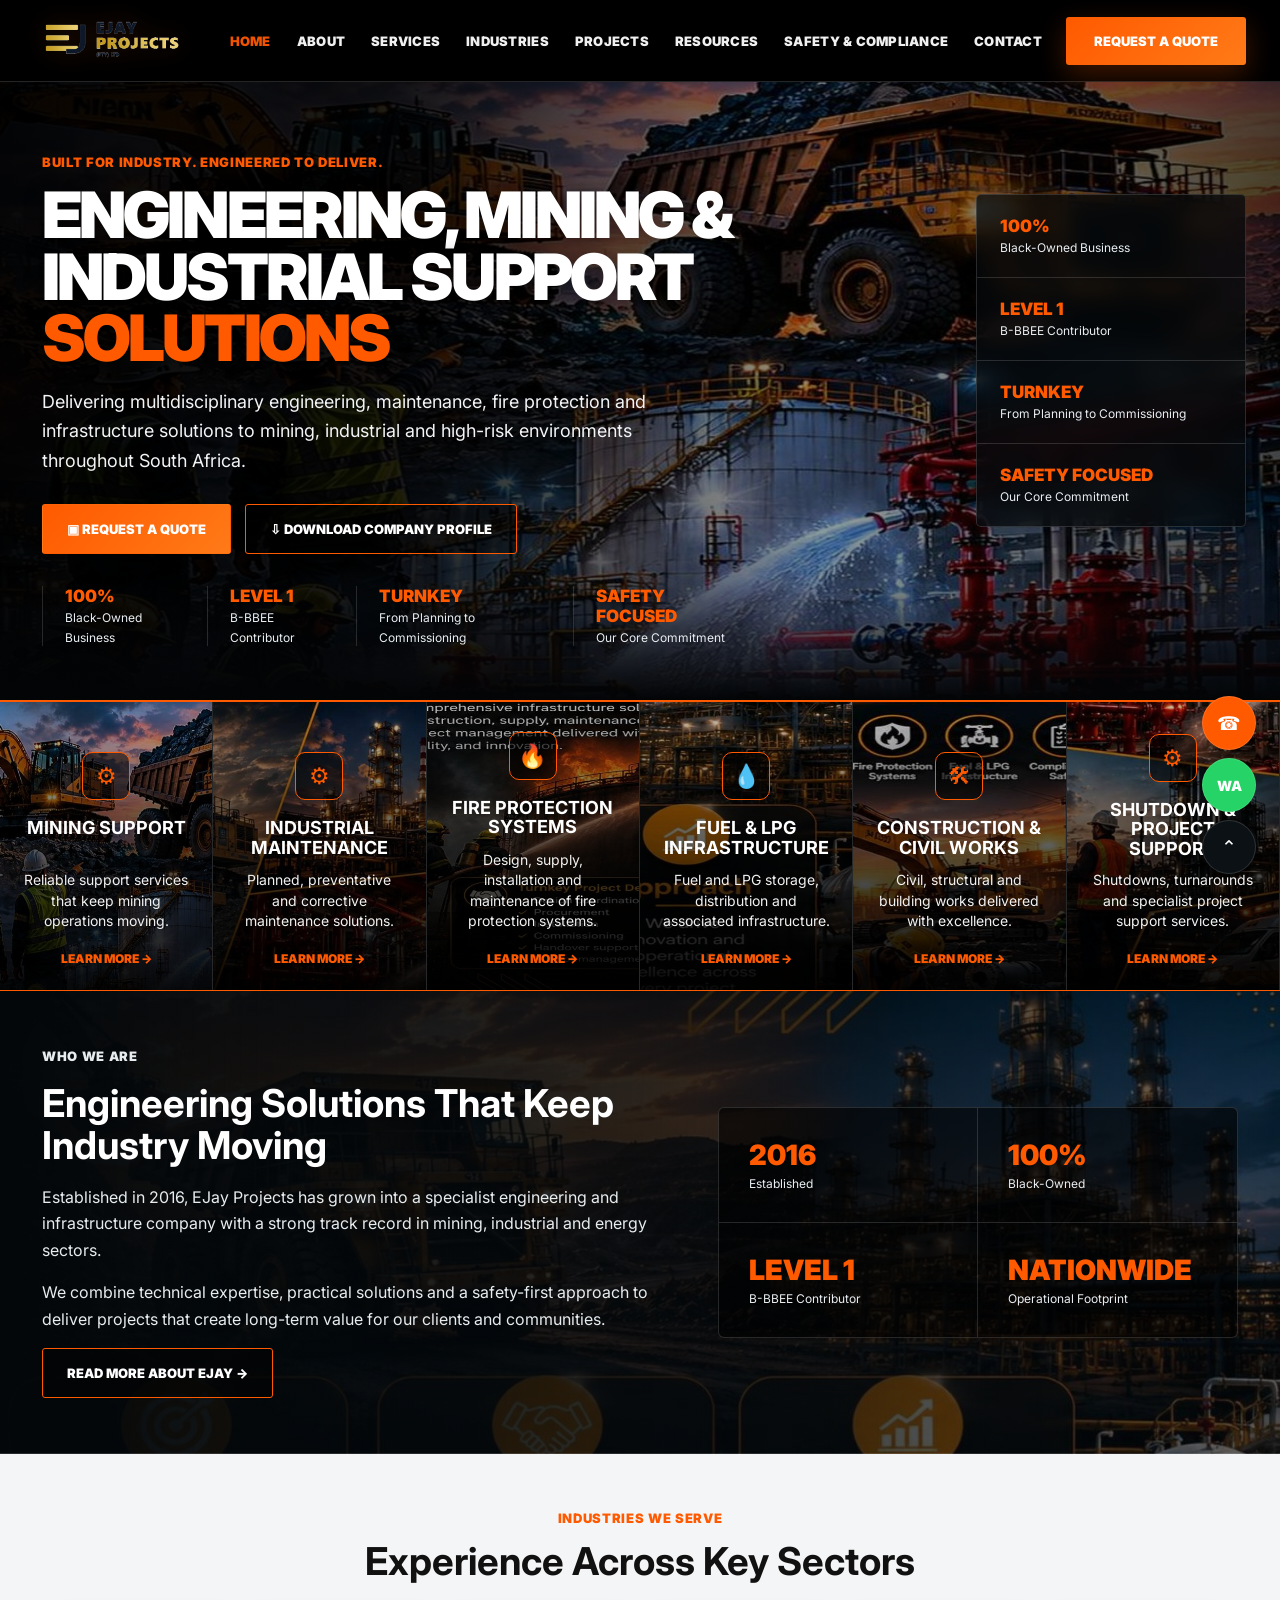
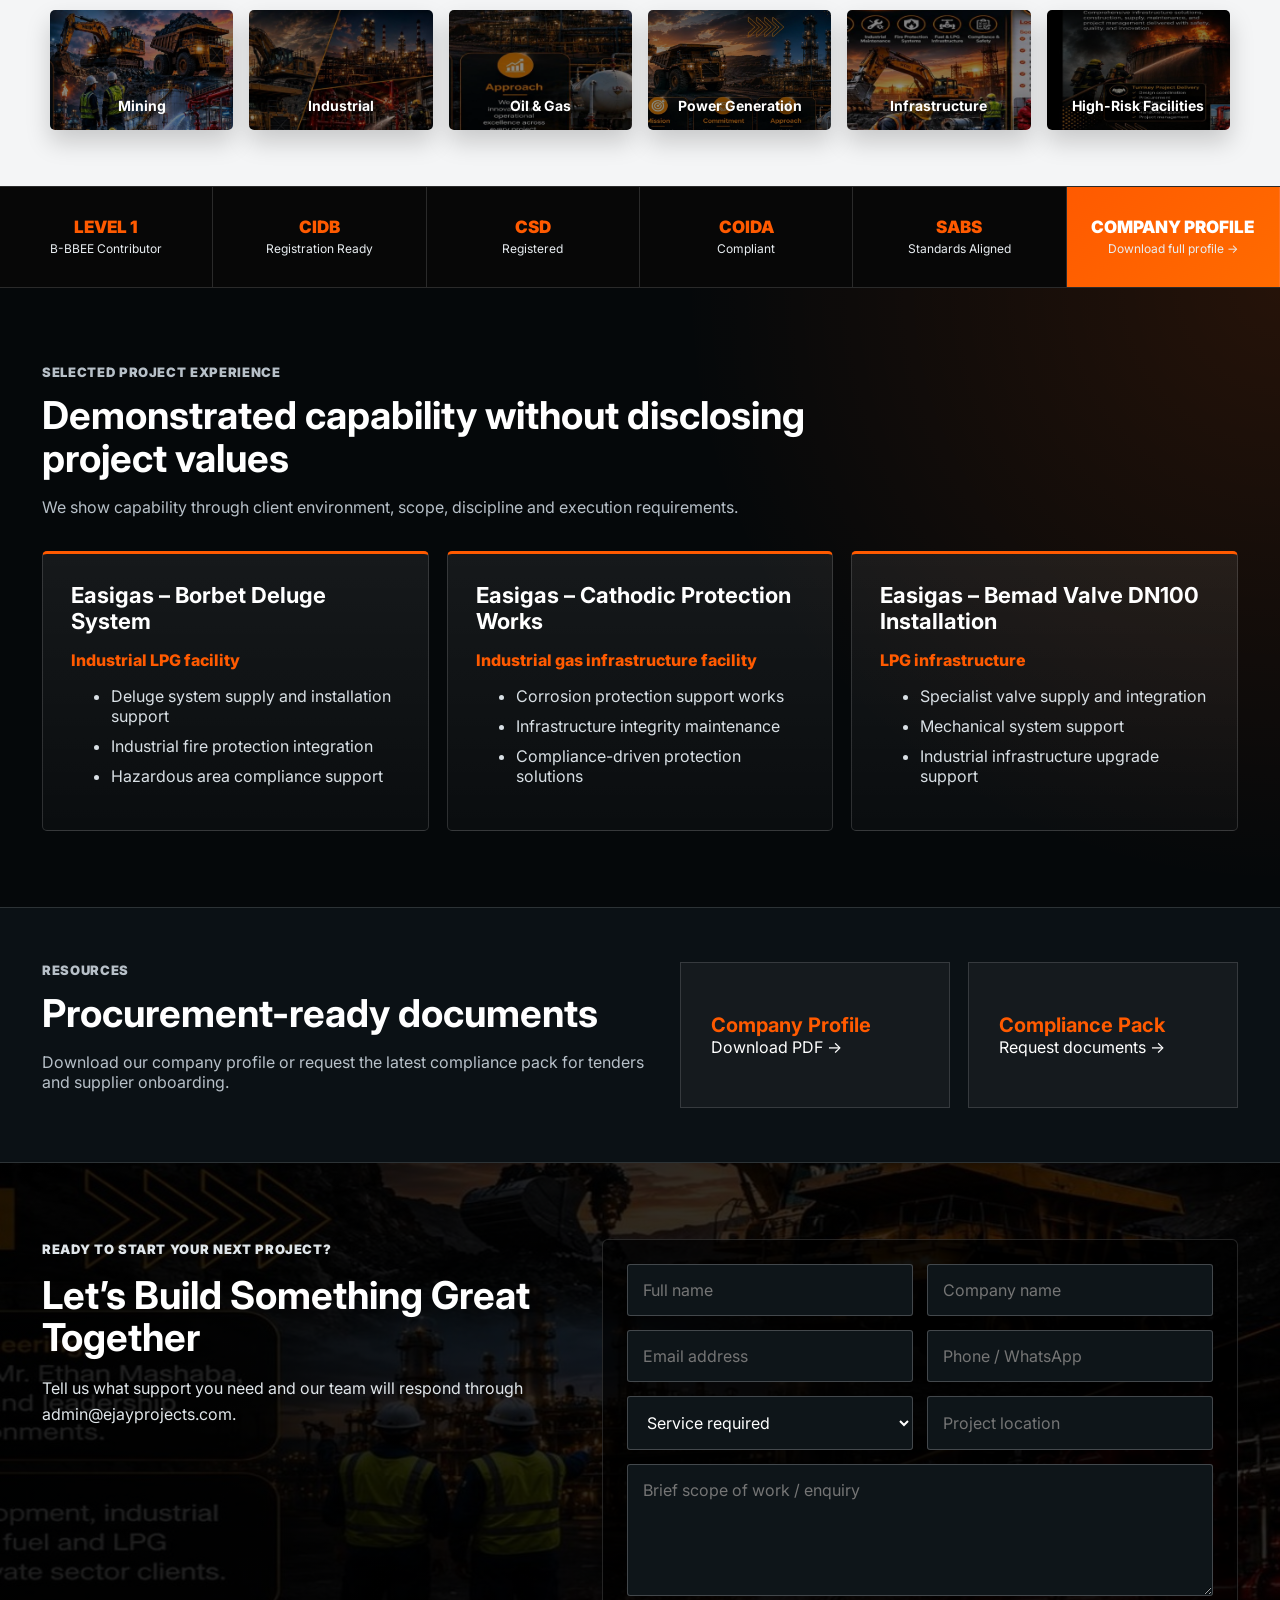
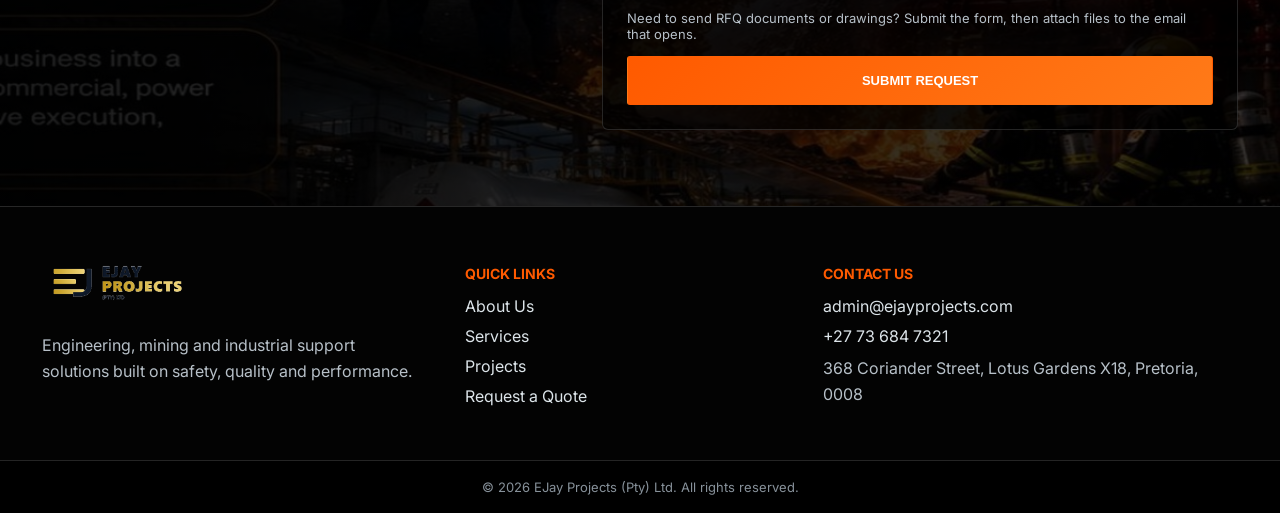
==== commit eb577b7d: "Add files via upload" ====
--- a/index.html
+++ b/index.html
@@ -59,7 +59,7 @@
       <article style="--bg:url('assets/fire.jpg')"><div class="icon">🔥</div><h3>Fire Protection Systems</h3><p>Design, supply, installation and maintenance of fire protection systems.</p><a href="#quote">Learn More →</a></article>
       <article style="--bg:url('assets/fuel.jpg')"><div class="icon">💧</div><h3>Fuel & LPG Infrastructure</h3><p>Fuel and LPG storage, distribution and associated infrastructure.</p><a href="#quote">Learn More →</a></article>
       <article style="--bg:url('assets/construction.jpg')"><div class="icon">🛠</div><h3>Construction & Civil Works</h3><p>Civil, structural and building works delivered with excellence.</p><a href="#quote">Learn More →</a></article>
-      <article style="--bg:url('assets/shutdown.jpg')"><div class="icon">☊</div><h3>Shutdown & Project Support</h3><p>Shutdowns, turnarounds and specialist project support services.</p><a href="#quote">Learn More →</a></article>
+      <article style="--bg:url('assets/shutdown.jpg')"><div class="icon">⚙</div><h3>Shutdown & Project Support</h3><p>Shutdowns, turnarounds and specialist project support services.</p><a href="#quote">Learn More →</a></article>
     </section>
 
     <section id="about" class="about-band">
@@ -156,7 +156,7 @@
   </main>
 
   <a class="float-btn call" href="tel:+27736847321">☎</a>
-  <a class="float-btn whatsapp" href="https://wa.me/27736847321" target="_blank" rel="noopener">☘</a>
+  <a class="float-btn whatsapp" href="https://wa.me/27736847321" target="_blank" rel="noopener">WA</a>
   <button class="float-btn top" id="topBtn">⌃</button>
 
   <footer class="site-footer">© <span id="year"></span> EJay Projects (Pty) Ltd. All rights reserved.</footer>
--- a/styles.css
+++ b/styles.css
@@ -1 +1 @@
-:root{--orange:#ff5a00;--orange2:#ff7a18;--black:#03070a;--dark:#070d11;--line:rgba(255,255,255,.16);--muted:#b8c0c7;--white:#fff}*{box-sizing:border-box}html{scroll-behavior:smooth}body{margin:0;background:var(--black);color:var(--white);font-family:Inter,Arial,sans-serif}a{color:inherit;text-decoration:none}img{max-width:100%;display:block}.site-header{position:sticky;top:0;z-index:50;height:70px;background:rgba(0,0,0,.92);border-bottom:1px solid var(--line);display:flex;align-items:center;padding:0 28px;gap:28px;backdrop-filter:blur(14px)}.brand img{width:170px}.main-nav{display:flex;align-items:center;gap:26px;margin-left:auto}.main-nav a{font-size:13px;text-transform:uppercase;font-weight:800;letter-spacing:.02em;opacity:.92}.main-nav a.active,.main-nav a:hover{color:var(--orange)}.header-cta{background:linear-gradient(135deg,var(--orange),var(--orange2));padding:15px 28px;border-radius:3px;text-transform:uppercase;font-weight:900;font-size:13px}.nav-toggle{display:none;background:none;border:0}.nav-toggle span{display:block;width:26px;height:2px;background:#fff;margin:6px}.hero{position:relative;min-height:560px;display:grid;align-items:center;overflow:hidden;border-bottom:2px solid var(--orange)}.hero-bg{position:absolute;inset:0;background:linear-gradient(90deg,rgba(0,0,0,.95) 0%,rgba(0,0,0,.74) 30%,rgba(0,0,0,.25) 65%,rgba(0,0,0,.8) 100%),url('assets/hero-bg.jpg') center/cover no-repeat;transform:scale(1.04)}.hero-content{position:relative;z-index:1;max-width:720px;padding:65px 0 45px 40px}.kicker{text-transform:uppercase;color:var(--orange);font-size:13px;font-weight:900;letter-spacing:.04em;margin:0 0 14px}.hero h1{font-size:clamp(42px,5vw,70px);line-height:.98;margin:0;text-transform:uppercase;letter-spacing:-.04em;font-weight:900}.hero h1 span{color:var(--orange)}.hero-text{font-size:18px;line-height:1.65;color:#f2f4f6;max-width:650px}.hero-actions{display:flex;gap:14px;flex-wrap:wrap;margin:28px 0}.btn{display:inline-flex;align-items:center;justify-content:center;gap:10px;padding:16px 24px;border-radius:3px;text-transform:uppercase;font-size:13px;font-weight:900;border:1px solid transparent;cursor:pointer}.btn-primary{background:linear-gradient(135deg,var(--orange),var(--orange2));color:#fff}.btn-secondary,.btn-outline{background:rgba(0,0,0,.45);border-color:var(--orange);color:#fff}.hero-badges{display:grid;grid-template-columns:repeat(4,1fr);gap:0;margin-top:28px;max-width:790px}.hero-badges article{border-left:1px solid var(--line);padding:0 22px}.hero-badges strong,.hero-panel strong,.about-stats strong,.compliance-bar strong{display:block;color:var(--orange);text-transform:uppercase;font-size:17px;font-weight:900}.hero-badges span,.hero-panel span,.about-stats span,.compliance-bar span{font-size:12px;color:#e9eef2}.hero-panel{position:absolute;z-index:2;right:28px;top:95px;width:255px;background:rgba(5,9,12,.72);border:1px solid var(--line);backdrop-filter:blur(10px);border-radius:4px}.hero-panel div{padding:22px;border-bottom:1px solid var(--line)}.hero-panel div:last-child{border-bottom:0}.service-strip{display:grid;grid-template-columns:repeat(6,1fr);border-bottom:1px solid var(--orange)}.service-strip article{min-height:270px;position:relative;padding:76px 24px 26px;display:flex;flex-direction:column;justify-content:flex-end;text-align:center;border-right:1px solid var(--line);overflow:hidden}.service-strip article:before{content:"";position:absolute;inset:0;background:linear-gradient(180deg,rgba(0,0,0,.25),rgba(0,0,0,.9)),var(--bg) center/cover no-repeat;transition:.4s}.service-strip article:hover:before{transform:scale(1.08)}.service-strip article>*{position:relative}.icon{width:52px;height:52px;border:1px solid var(--orange);color:var(--orange);border-radius:10px;display:grid;place-items:center;margin:0 auto 22px;font-size:24px;background:rgba(0,0,0,.45)}.service-strip h3{font-size:18px;text-transform:uppercase;line-height:1.1;margin:0 0 12px}.service-strip p{color:#f1f1f1;line-height:1.45;margin:0 0 20px}.service-strip a{color:var(--orange);font-weight:900;text-transform:uppercase;font-size:12px}.about-band{position:relative;display:grid;grid-template-columns:1.1fr .9fr;gap:40px;align-items:center;padding:42px 40px;border-bottom:1px solid var(--line);background:linear-gradient(90deg,#03070a 0%,rgba(3,7,10,.82) 50%,rgba(3,7,10,.55)),url('assets/plant-bg.jpg') center/cover no-repeat}.about-copy h2,.light-section h2,.dark-section h2,.resources h2,.quote-copy h2{font-size:clamp(28px,3vw,42px);line-height:1.1;margin:0 0 18px}.about-copy p{color:#e7ecef;line-height:1.65;max-width:680px}.about-stats{display:grid;grid-template-columns:1fr 1fr;background:rgba(0,0,0,.55);border:1px solid var(--line);border-radius:6px}.about-stats article{padding:30px;border-bottom:1px solid var(--line);border-right:1px solid var(--line)}.about-stats article:nth-child(even){border-right:0}.about-stats article:nth-last-child(-n+2){border-bottom:0}.about-stats strong{font-size:26px}.light-section{background:#f5f6f7;color:#111;padding:48px 40px;text-align:center}.centered{text-align:center}.industry-grid{display:grid;grid-template-columns:repeat(6,1fr);gap:14px;max-width:1180px;margin:28px auto 0}.industry-grid article{position:relative;border-radius:4px;overflow:hidden;min-height:115px;display:grid;align-items:end}.industry-grid img{position:absolute;inset:0;width:100%;height:100%;object-fit:cover;filter:brightness(.58)}.industry-grid strong{position:relative;color:#fff;padding:16px;font-size:14px}.compliance-bar{display:grid;grid-template-columns:repeat(6,1fr);background:#070707;border-top:1px solid var(--line);border-bottom:1px solid var(--line)}.compliance-bar article,.compliance-bar a{padding:28px 20px;text-align:center;border-right:1px solid var(--line)}.compliance-bar a{background:linear-gradient(135deg,var(--orange),#ff6b00)}.compliance-bar a strong{color:#fff}.section{padding:70px 40px}.dark-section{background:radial-gradient(circle at top right,rgba(255,90,0,.11),transparent 40%),#05080a}.section-head{max-width:850px;margin-bottom:34px}.section-head p{color:var(--muted)}.project-grid{display:grid;grid-template-columns:repeat(3,1fr);gap:18px}.project-grid article{background:linear-gradient(180deg,rgba(255,255,255,.06),rgba(255,255,255,.02));border:1px solid var(--line);border-top:3px solid var(--orange);padding:26px;border-radius:5px}.project-grid h3{margin:0 0 8px;font-size:22px}.project-grid p{color:var(--orange);font-weight:800}.project-grid li{margin-bottom:10px;color:#d9e0e5}.resources{display:grid;grid-template-columns:1fr 270px 270px;gap:18px;align-items:stretch;padding:50px 40px;background:#0b1115;border-top:1px solid var(--line);border-bottom:1px solid var(--line)}.resources p{color:var(--muted)}.resource-card{border:1px solid var(--line);padding:30px;background:rgba(255,255,255,.04);display:flex;flex-direction:column;justify-content:center}.resource-card strong{color:var(--orange);font-size:20px}.quote-section{display:grid;grid-template-columns:.9fr 1.1fr;gap:40px;padding:70px 40px;background:linear-gradient(90deg,rgba(0,0,0,.86),rgba(0,0,0,.72)),url('assets/about-bg.jpg') center/cover no-repeat}.quote-copy p{color:#e0e6ea;line-height:1.6}.quote-form{display:grid;grid-template-columns:1fr 1fr;gap:14px;background:rgba(0,0,0,.68);border:1px solid var(--line);padding:24px;border-radius:6px}input,select,textarea{width:100%;background:#0e1519;border:1px solid rgba(255,255,255,.2);color:#fff;padding:15px;border-radius:3px;font:inherit}textarea,.form-note,.quote-form button{grid-column:1/-1}.form-note{margin:0;color:var(--muted);font-size:13px}.contact-section{display:grid;grid-template-columns:1.2fr 1fr 1.3fr;gap:40px;padding:42px 40px;background:#030303;border-top:1px solid var(--line)}.footer-logo{width:150px;margin-bottom:15px}.contact-section p,.contact-section span{color:var(--muted);line-height:1.6}.contact-section a{display:block;color:#dce4e9;margin:10px 0}.contact-section h3{color:var(--orange);text-transform:uppercase;font-size:14px}.float-btn{position:fixed;right:24px;width:54px;height:54px;border-radius:50%;z-index:40;display:grid;place-items:center;border:1px solid var(--line);color:#fff;font-size:22px}.call{bottom:150px;background:var(--orange)}.whatsapp{bottom:88px;background:#25d366}.top{bottom:26px;background:#0b1115}.site-footer{text-align:center;padding:18px;background:#000;color:#87919a;font-size:13px;border-top:1px solid var(--line)}@media(max-width:1100px){.main-nav,.header-cta{display:none}.nav-toggle{display:block;margin-left:auto}.main-nav.open{position:absolute;display:grid;top:70px;left:0;right:0;background:#020405;padding:20px}.hero-panel{display:none}.hero-badges,.service-strip,.industry-grid,.compliance-bar{grid-template-columns:repeat(2,1fr)}.about-band,.quote-section,.resources,.contact-section{grid-template-columns:1fr}.project-grid{grid-template-columns:1fr 1fr}}@media(max-width:700px){.site-header{padding:0 18px}.brand img{width:135px}.hero-content{padding:48px 22px}.hero h1{font-size:39px}.hero-badges,.service-strip,.industry-grid,.compliance-bar,.about-stats,.project-grid,.quote-form{grid-template-columns:1fr}.about-band,.light-section,.section,.resources,.quote-section,.contact-section{padding:42px 22px}.service-strip article{min-height:240px}.btn{width:100%}}
+:root{--orange:#ff5a00;--orange2:#ff7a18;--black:#020406;--dark:#070c10;--panel:#0d1418;--line:rgba(255,255,255,.14);--muted:#b7c0c8;--white:#fff}*{box-sizing:border-box}html{scroll-behavior:smooth}body{margin:0;background:var(--black);color:var(--white);font-family:Inter,Arial,sans-serif}a{color:inherit;text-decoration:none}img{max-width:100%;display:block}section[id]{scroll-margin-top:92px}.site-header{position:sticky;top:0;z-index:50;height:82px;background:rgba(0,0,0,.95);border-bottom:1px solid var(--line);display:flex;align-items:center;padding:0 34px;gap:24px;backdrop-filter:blur(14px)}.brand{display:flex;align-items:center}.brand img{width:155px;height:auto;filter:drop-shadow(0 0 12px rgba(255,90,0,.18))}.main-nav{display:flex;align-items:center;gap:26px;margin-left:auto}.main-nav a{font-size:13px;text-transform:uppercase;font-weight:900;letter-spacing:.02em;opacity:.94;white-space:nowrap}.main-nav a.active,.main-nav a:hover{color:var(--orange)}.header-cta{background:linear-gradient(135deg,var(--orange),var(--orange2));padding:16px 28px;border-radius:3px;text-transform:uppercase;font-weight:900;font-size:13px;box-shadow:0 10px 28px rgba(255,90,0,.25);white-space:nowrap}.nav-toggle{display:none;background:none;border:0}.nav-toggle span{display:block;width:26px;height:2px;background:#fff;margin:6px}.hero{position:relative;min-height:620px;display:grid;align-items:center;overflow:hidden;border-bottom:2px solid var(--orange)}.hero-bg{position:absolute;inset:0;background:linear-gradient(90deg,rgba(0,0,0,.96) 0%,rgba(0,0,0,.88) 32%,rgba(0,0,0,.38) 64%,rgba(0,0,0,.72) 100%),url('assets/hero-bg.jpg') center/cover no-repeat;transform:scale(1.02)}.hero:after{content:"";position:absolute;inset:auto 0 0;height:120px;background:linear-gradient(transparent,#020406)}.hero-content{position:relative;z-index:2;max-width:760px;padding:70px 0 52px 42px}.kicker{text-transform:uppercase;color:var(--orange);font-size:13px;font-weight:900;letter-spacing:.05em;margin:0 0 14px}.hero h1{font-size:clamp(44px,5vw,72px);line-height:.96;margin:0;text-transform:uppercase;letter-spacing:-.045em;font-weight:900;text-shadow:0 3px 18px rgba(0,0,0,.5)}.hero h1 span{color:var(--orange)}.hero-text{font-size:18px;line-height:1.65;color:#f2f4f6;max-width:650px}.hero-actions{display:flex;gap:14px;flex-wrap:wrap;margin:28px 0}.btn{display:inline-flex;align-items:center;justify-content:center;gap:10px;padding:16px 24px;border-radius:3px;text-transform:uppercase;font-size:13px;font-weight:900;border:1px solid transparent;cursor:pointer}.btn-primary{background:linear-gradient(135deg,var(--orange),var(--orange2));color:#fff}.btn-secondary,.btn-outline{background:rgba(0,0,0,.48);border-color:var(--orange);color:#fff}.hero-badges{display:flex;gap:0;margin-top:32px;max-width:820px}.hero-badges article{border-left:1px solid var(--line);padding:0 22px}.hero-badges strong,.hero-panel strong,.about-stats strong,.compliance-bar strong{display:block;color:var(--orange);text-transform:uppercase;font-size:17px;font-weight:900}.hero-badges span,.hero-panel span,.about-stats span,.compliance-bar span{font-size:12px;color:#e9eef2}.hero-panel{position:absolute;z-index:3;right:34px;top:112px;width:270px;background:rgba(5,9,12,.74);border:1px solid var(--line);backdrop-filter:blur(10px);border-radius:5px}.hero-panel div{padding:21px 23px;border-bottom:1px solid var(--line)}.hero-panel div:last-child{border-bottom:0}.service-strip{display:grid;grid-template-columns:repeat(6,1fr);border-bottom:1px solid var(--orange);background:#030507}.service-strip article{min-height:285px;position:relative;padding:30px 22px 24px;display:flex;flex-direction:column;justify-content:flex-end;text-align:center;border-right:1px solid var(--line);overflow:hidden}.service-strip article:before{content:"";position:absolute;inset:0;background:linear-gradient(180deg,rgba(0,0,0,.20) 0%,rgba(0,0,0,.58) 42%,rgba(0,0,0,.95) 100%),var(--bg) center top/cover no-repeat;transition:.4s}.service-strip article:hover:before{transform:scale(1.06)}.service-strip article>*{position:relative;z-index:1}.icon{width:48px;height:48px;border:1px solid var(--orange);color:var(--orange);border-radius:10px;display:grid;place-items:center;margin:0 auto 18px;font-size:23px;background:rgba(0,0,0,.55)}.service-strip h3{font-size:18px;text-transform:uppercase;line-height:1.08;margin:0 0 12px;min-height:40px}.service-strip p{color:#f1f1f1;line-height:1.45;margin:0 0 20px;font-size:14px}.service-strip a{color:var(--orange);font-weight:900;text-transform:uppercase;font-size:12px}.about-band{position:relative;display:grid;grid-template-columns:1.1fr .9fr;gap:40px;align-items:center;padding:55px 42px;border-bottom:1px solid var(--line);background:linear-gradient(90deg,#03070a 0%,rgba(3,7,10,.84) 50%,rgba(3,7,10,.55)),url('assets/plant-bg.jpg') center/cover no-repeat}.about-copy h2,.light-section h2,.dark-section h2,.resources h2,.quote-copy h2{font-size:clamp(28px,3vw,44px);line-height:1.1;margin:0 0 18px}.about-copy p{color:#e7ecef;line-height:1.65;max-width:700px}.about-stats{display:grid;grid-template-columns:1fr 1fr;background:rgba(0,0,0,.60);border:1px solid var(--line);border-radius:6px}.about-stats article{padding:30px;border-bottom:1px solid var(--line);border-right:1px solid var(--line)}.about-stats article:nth-child(even){border-right:0}.about-stats article:nth-last-child(-n+2){border-bottom:0}.about-stats strong{font-size:28px}.light-section{background:#f4f5f6;color:#111;padding:56px 40px;text-align:center}.light-section .kicker{color:var(--orange)}.centered{text-align:center}.industry-grid{display:grid;grid-template-columns:repeat(6,1fr);gap:16px;max-width:1180px;margin:28px auto 0}.industry-grid article{position:relative;border-radius:5px;overflow:hidden;min-height:120px;display:grid;align-items:end;box-shadow:0 12px 25px rgba(0,0,0,.18)}.industry-grid img{position:absolute;inset:0;width:100%;height:100%;object-fit:cover;filter:brightness(.55)}.industry-grid strong{position:relative;color:#fff;padding:16px;font-size:14px;text-shadow:0 2px 8px #000}.compliance-bar{display:grid;grid-template-columns:repeat(6,1fr);background:#070707;border-top:1px solid var(--line);border-bottom:1px solid var(--line)}.compliance-bar article,.compliance-bar a{padding:30px 20px;text-align:center;border-right:1px solid var(--line)}.compliance-bar a{background:linear-gradient(135deg,var(--orange),#ff6b00)}.compliance-bar a strong{color:#fff}.section{padding:76px 42px}.dark-section{background:radial-gradient(circle at top right,rgba(255,90,0,.13),transparent 42%),#05080a}.section-head{max-width:850px;margin-bottom:34px}.section-head p{color:var(--muted)}.project-grid{display:grid;grid-template-columns:repeat(3,1fr);gap:18px}.project-grid article{background:linear-gradient(180deg,rgba(255,255,255,.07),rgba(255,255,255,.025));border:1px solid var(--line);border-top:3px solid var(--orange);padding:28px;border-radius:5px}.project-grid h3{margin:0 0 8px;font-size:22px}.project-grid p{color:var(--orange);font-weight:800}.project-grid li{margin-bottom:10px;color:#d9e0e5}.resources{display:grid;grid-template-columns:1fr 270px 270px;gap:18px;align-items:stretch;padding:54px 42px;background:#0b1115;border-top:1px solid var(--line);border-bottom:1px solid var(--line)}.resources p{color:var(--muted)}.resource-card{border:1px solid var(--line);padding:30px;background:rgba(255,255,255,.04);display:flex;flex-direction:column;justify-content:center}.resource-card strong{color:var(--orange);font-size:20px}.quote-section{display:grid;grid-template-columns:.9fr 1.1fr;gap:40px;padding:76px 42px;background:linear-gradient(90deg,rgba(0,0,0,.88),rgba(0,0,0,.75)),url('assets/about-bg.jpg') center/cover no-repeat}.quote-copy p{color:#e0e6ea;line-height:1.6}.quote-form{display:grid;grid-template-columns:1fr 1fr;gap:14px;background:rgba(0,0,0,.70);border:1px solid var(--line);padding:24px;border-radius:6px}input,select,textarea{width:100%;background:#0e1519;border:1px solid rgba(255,255,255,.22);color:#fff;padding:15px;border-radius:3px;font:inherit}textarea,.form-note,.quote-form button{grid-column:1/-1}.form-note{margin:0;color:var(--muted);font-size:13px}.contact-section{display:grid;grid-template-columns:1.2fr 1fr 1.3fr;gap:40px;padding:44px 42px;background:#030303;border-top:1px solid var(--line)}.footer-logo{width:150px;margin-bottom:15px}.contact-section p,.contact-section span{color:var(--muted);line-height:1.6}.contact-section a{display:block;color:#dce4e9;margin:10px 0}.contact-section h3{color:var(--orange);text-transform:uppercase;font-size:14px}.float-btn{position:fixed;right:24px;width:54px;height:54px;border-radius:50%;z-index:40;display:grid;place-items:center;border:1px solid var(--line);color:#fff;font-size:19px}.call{bottom:150px;background:var(--orange)}.whatsapp{bottom:88px;background:#25d366;font-size:14px;font-weight:900}.top{bottom:26px;background:#0b1115}.site-footer{text-align:center;padding:18px;background:#000;color:#87919a;font-size:13px;border-top:1px solid var(--line)}@media(max-width:1200px){.hero-panel{display:none}.hero-badges{display:grid;grid-template-columns:repeat(2,1fr);max-width:680px}.main-nav{gap:16px}.header-cta{padding:14px 18px}}@media(max-width:1050px){.main-nav,.header-cta{display:none}.nav-toggle{display:block;margin-left:auto}.main-nav.open{position:absolute;display:grid;top:82px;left:0;right:0;background:#020405;padding:20px;border-bottom:1px solid var(--line)}.service-strip,.industry-grid,.compliance-bar{grid-template-columns:repeat(2,1fr)}.about-band,.quote-section,.resources,.contact-section{grid-template-columns:1fr}.project-grid{grid-template-columns:1fr 1fr}}@media(max-width:700px){.site-header{height:72px;padding:0 18px}.brand img{width:130px}.main-nav.open{top:72px}.hero{min-height:620px}.hero-bg{background-position:58% center}.hero-content{padding:44px 22px}.hero h1{font-size:38px}.hero-text{font-size:16px}.hero-badges,.service-strip,.industry-grid,.compliance-bar,.about-stats,.project-grid,.quote-form{grid-template-columns:1fr}.about-band,.light-section,.section,.resources,.quote-section,.contact-section{padding:42px 22px}.service-strip article{min-height:255px}.btn{width:100%}.float-btn{right:16px}}
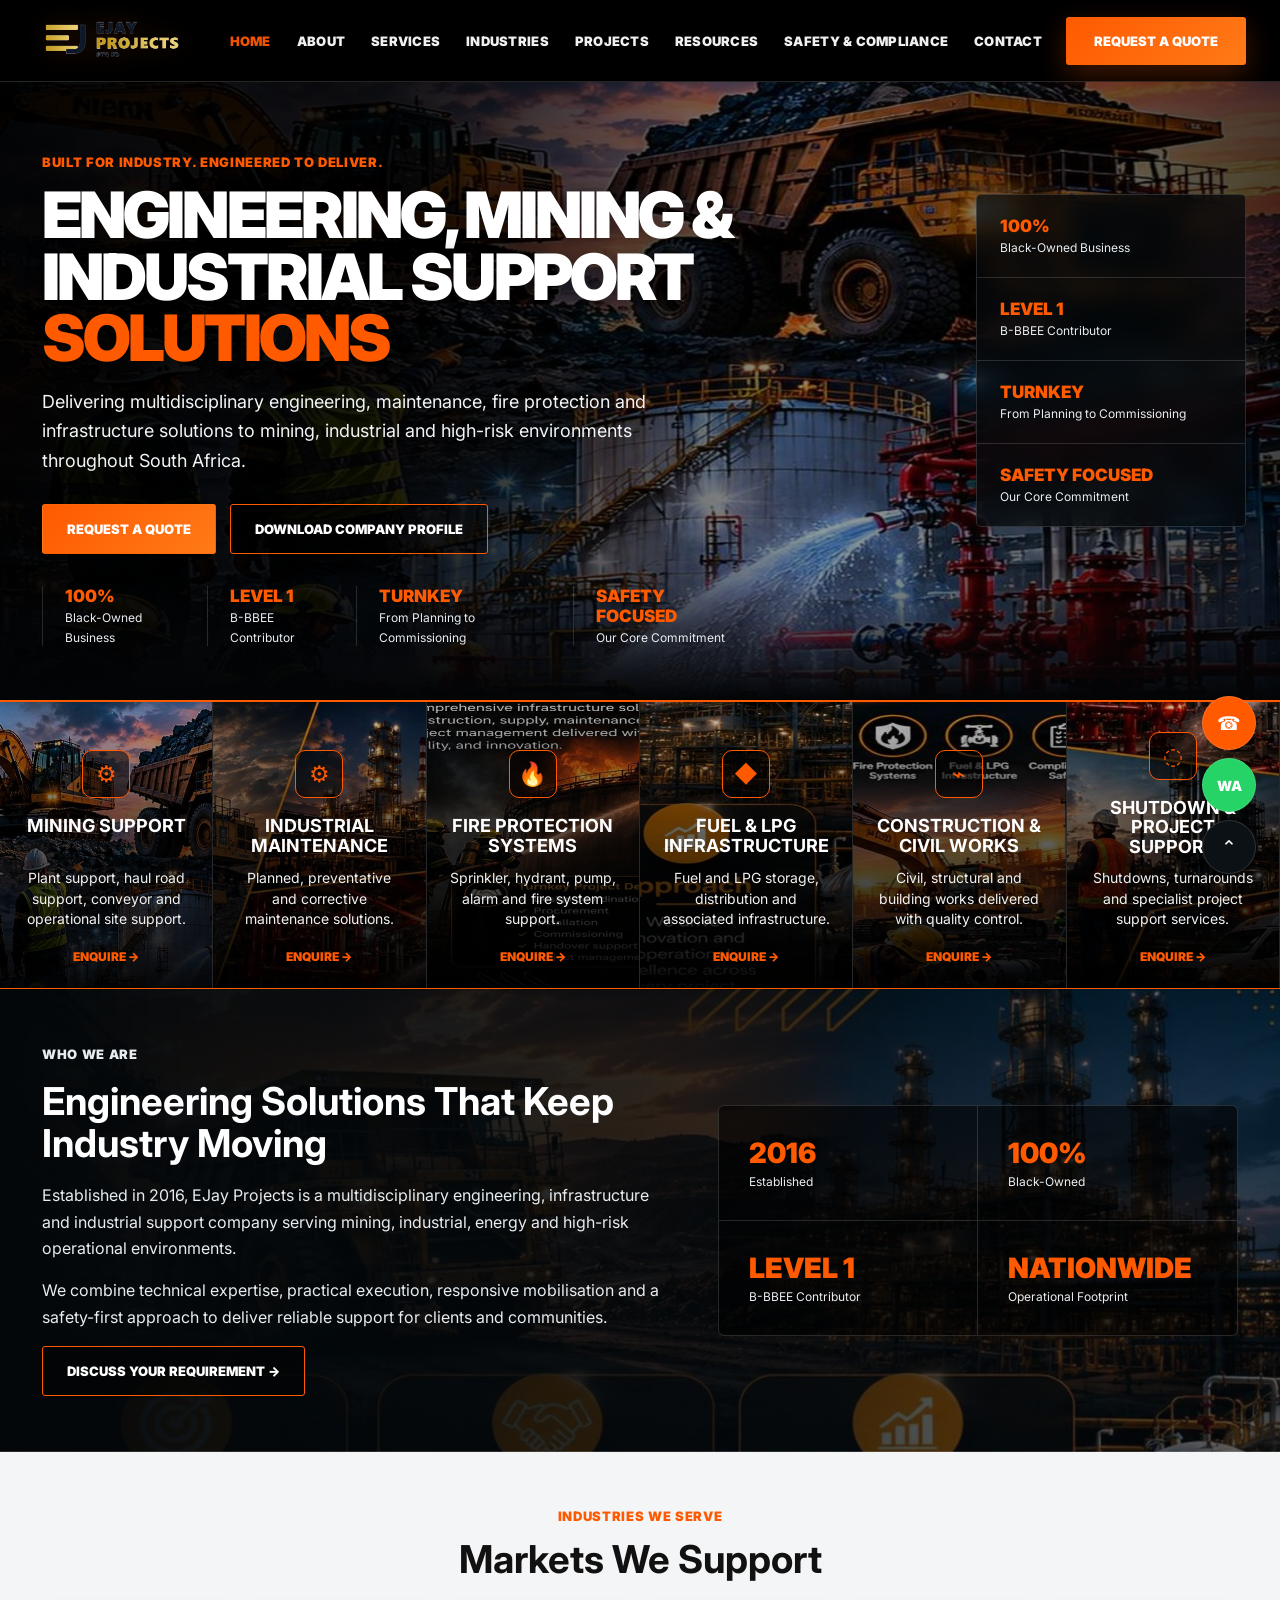
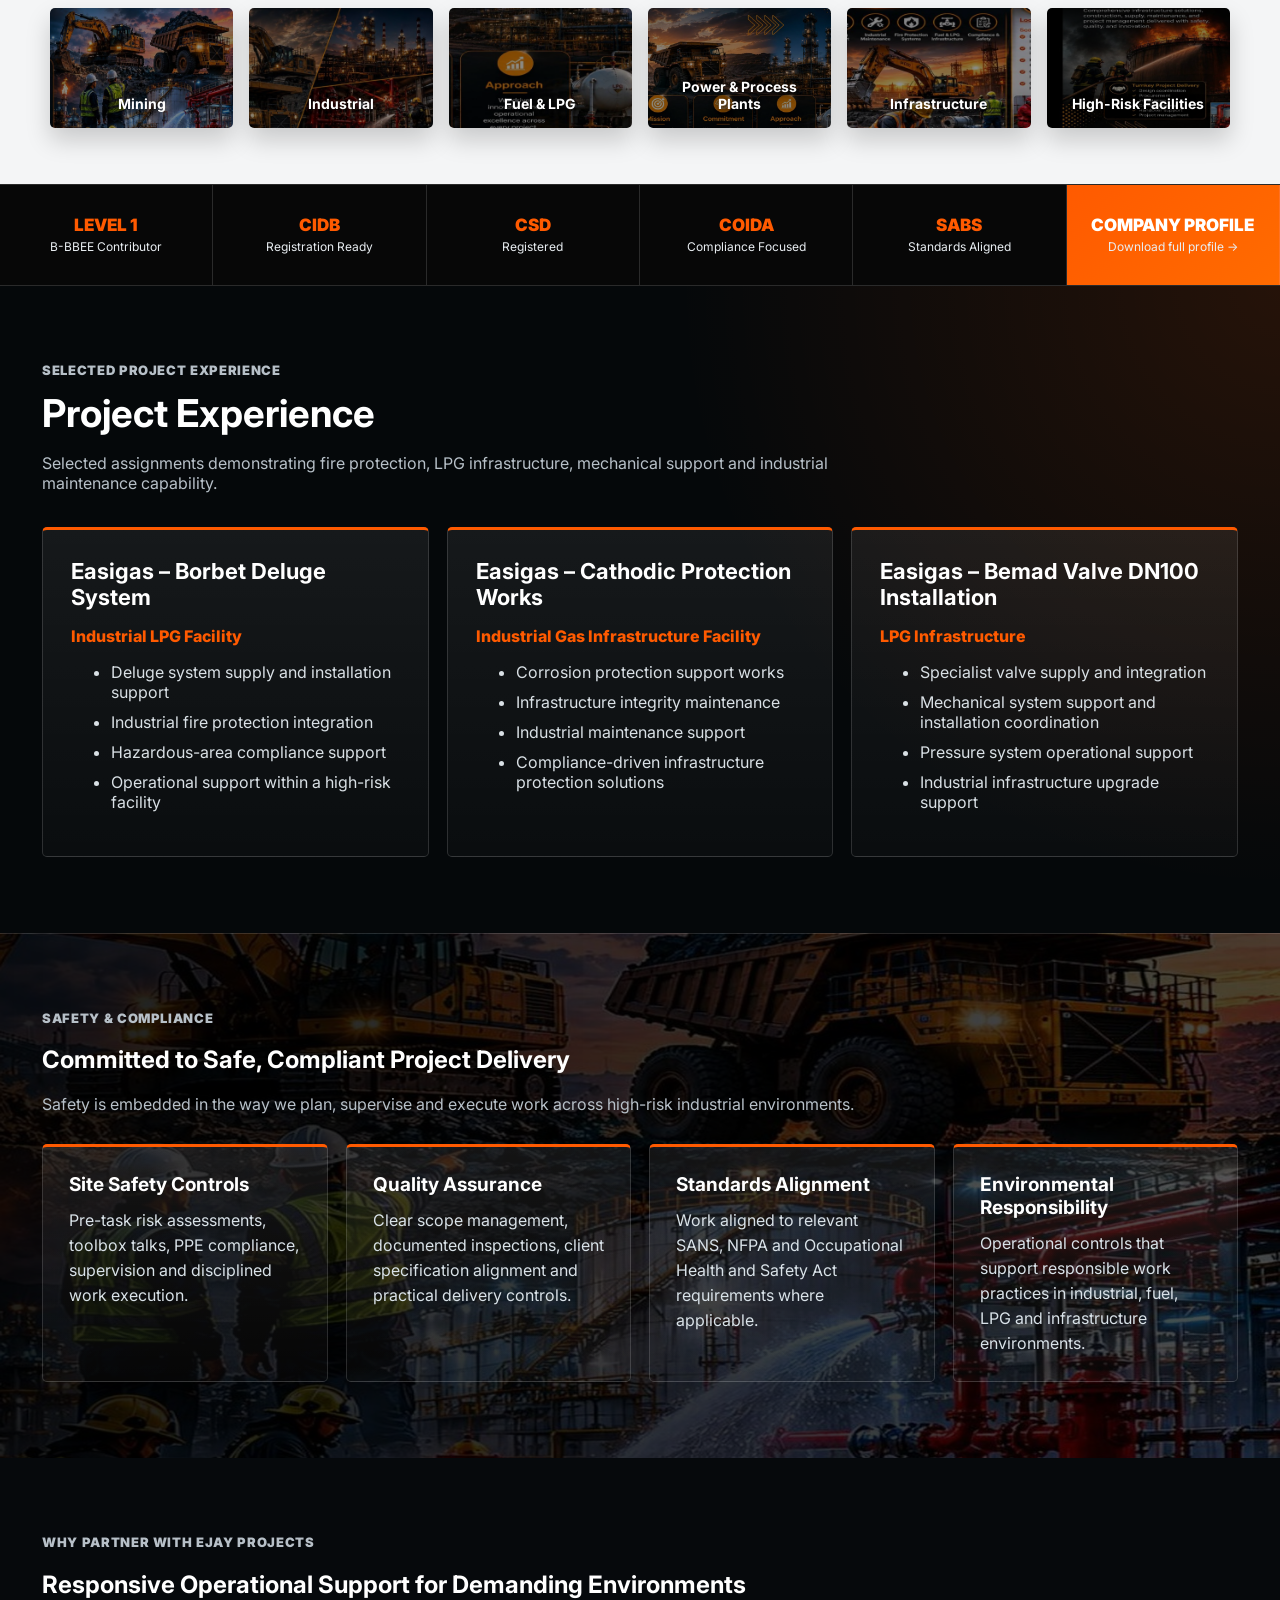
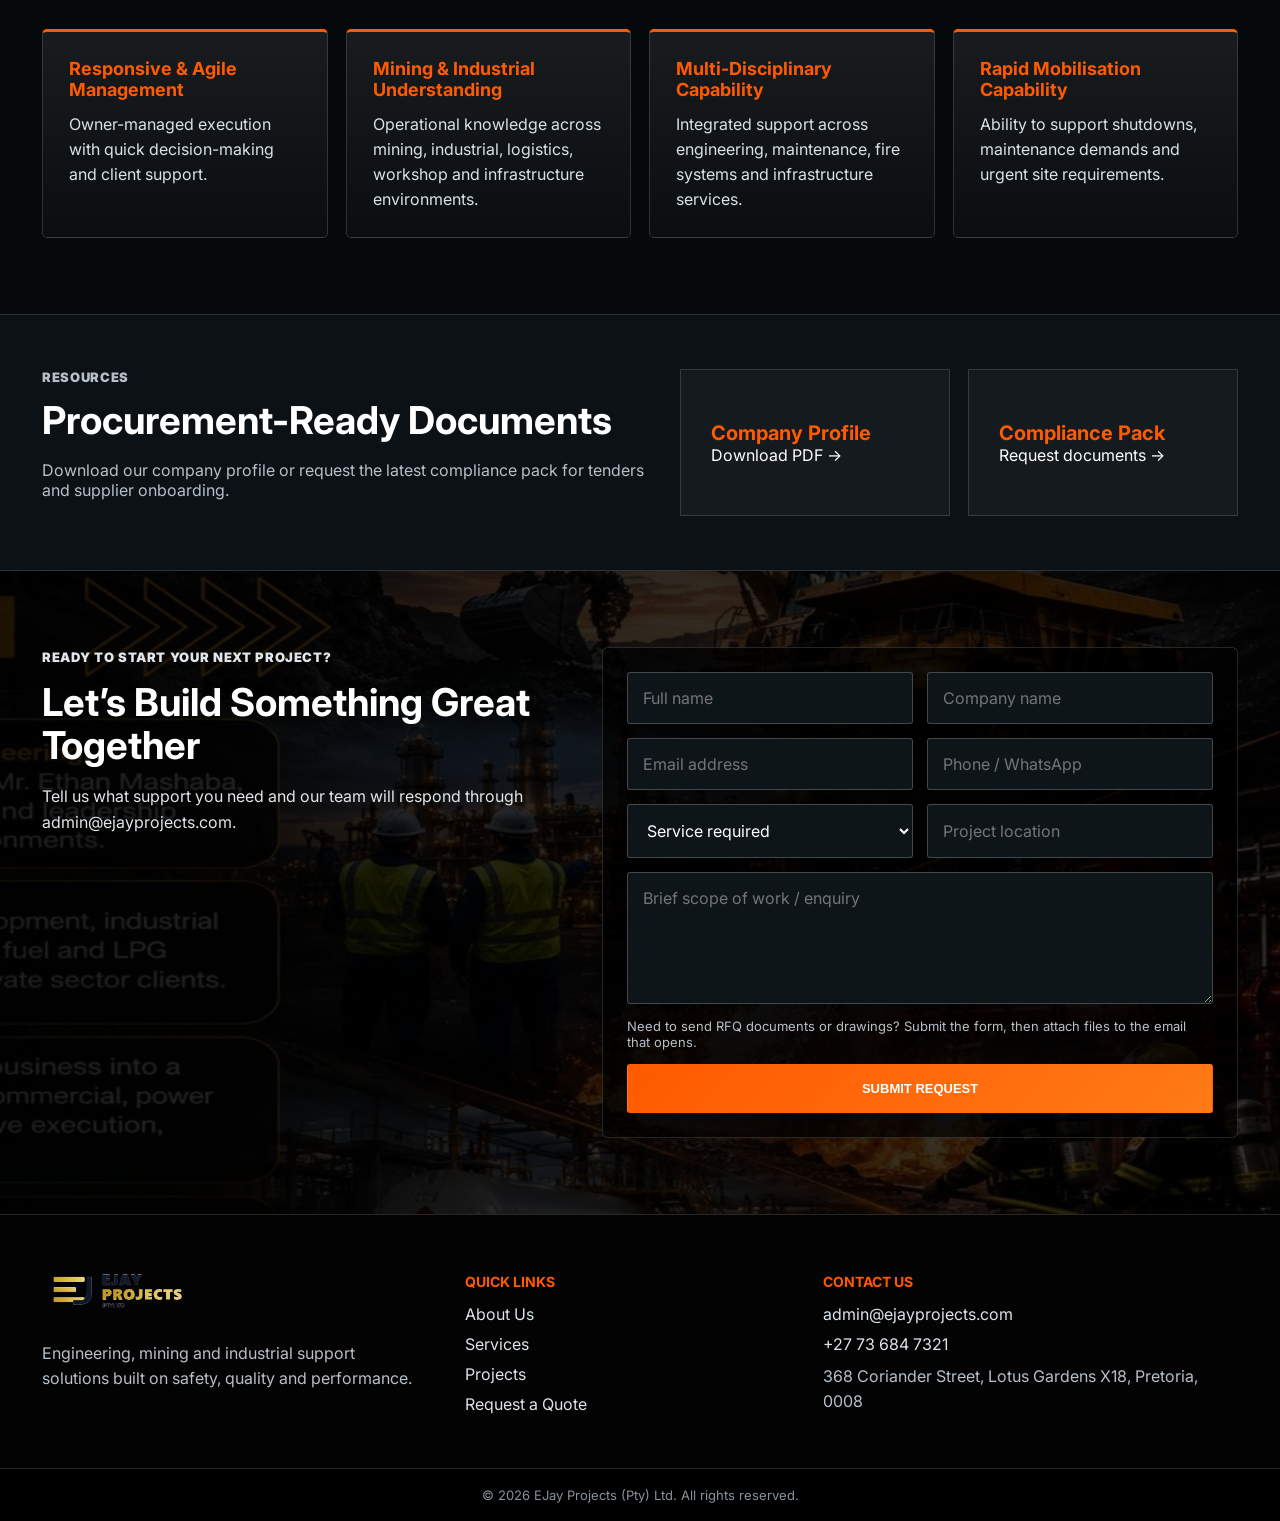
==== commit e8520f22: "Add files via upload" ====
--- a/index.html
+++ b/index.html
@@ -21,7 +21,7 @@
       <a href="#industries">Industries</a>
       <a href="#projects">Projects</a>
       <a href="#resources">Resources</a>
-      <a href="#compliance">Safety & Compliance</a>
+      <a href="#safety">Safety & Compliance</a>
       <a href="#contact">Contact</a>
     </nav>
     <a class="header-cta" href="#quote">Request a Quote</a>
@@ -35,8 +35,8 @@
         <h1>Engineering, Mining & Industrial Support <span>Solutions</span></h1>
         <p class="hero-text">Delivering multidisciplinary engineering, maintenance, fire protection and infrastructure solutions to mining, industrial and high-risk environments throughout South Africa.</p>
         <div class="hero-actions">
-          <a class="btn btn-primary" href="#quote">▣ Request a Quote</a>
-          <a class="btn btn-secondary" href="ejay-projects-company-profile.pdf" target="_blank" rel="noopener">⇩ Download Company Profile</a>
+          <a class="btn btn-primary" href="#quote">Request a Quote</a>
+          <a class="btn btn-secondary" href="ejay-projects-company-profile.pdf" target="_blank" rel="noopener">Download Company Profile</a>
         </div>
         <div class="hero-badges">
           <article><strong>100%</strong><span>Black-Owned Business</span></article>
@@ -54,21 +54,21 @@
     </section>
 
     <section id="services" class="service-strip" aria-label="Core services">
-      <article style="--bg:url('assets/mining.jpg')"><div class="icon">⚙</div><h3>Mining Support</h3><p>Reliable support services that keep mining operations moving.</p><a href="#quote">Learn More →</a></article>
-      <article style="--bg:url('assets/industrial.jpg')"><div class="icon">⚙</div><h3>Industrial Maintenance</h3><p>Planned, preventative and corrective maintenance solutions.</p><a href="#quote">Learn More →</a></article>
-      <article style="--bg:url('assets/fire.jpg')"><div class="icon">🔥</div><h3>Fire Protection Systems</h3><p>Design, supply, installation and maintenance of fire protection systems.</p><a href="#quote">Learn More →</a></article>
-      <article style="--bg:url('assets/fuel.jpg')"><div class="icon">💧</div><h3>Fuel & LPG Infrastructure</h3><p>Fuel and LPG storage, distribution and associated infrastructure.</p><a href="#quote">Learn More →</a></article>
-      <article style="--bg:url('assets/construction.jpg')"><div class="icon">🛠</div><h3>Construction & Civil Works</h3><p>Civil, structural and building works delivered with excellence.</p><a href="#quote">Learn More →</a></article>
-      <article style="--bg:url('assets/shutdown.jpg')"><div class="icon">⚙</div><h3>Shutdown & Project Support</h3><p>Shutdowns, turnarounds and specialist project support services.</p><a href="#quote">Learn More →</a></article>
+      <article style="--bg:url('assets/mining.jpg')"><div class="icon">⚙</div><h3>Mining Support</h3><p>Plant support, haul road support, conveyor and operational site support.</p><a href="#quote">Enquire →</a></article>
+      <article style="--bg:url('assets/industrial.jpg')"><div class="icon">⚙</div><h3>Industrial Maintenance</h3><p>Planned, preventative and corrective maintenance solutions.</p><a href="#quote">Enquire →</a></article>
+      <article style="--bg:url('assets/fire.jpg')"><div class="icon">🔥</div><h3>Fire Protection Systems</h3><p>Sprinkler, hydrant, pump, alarm and fire system support.</p><a href="#quote">Enquire →</a></article>
+      <article style="--bg:url('assets/fuel.jpg')"><div class="icon">◆</div><h3>Fuel & LPG Infrastructure</h3><p>Fuel and LPG storage, distribution and associated infrastructure.</p><a href="#quote">Enquire →</a></article>
+      <article style="--bg:url('assets/construction.jpg')"><div class="icon">⌁</div><h3>Construction & Civil Works</h3><p>Civil, structural and building works delivered with quality control.</p><a href="#quote">Enquire →</a></article>
+      <article style="--bg:url('assets/shutdown.jpg')"><div class="icon">◌</div><h3>Shutdown & Project Support</h3><p>Shutdowns, turnarounds and specialist project support services.</p><a href="#quote">Enquire →</a></article>
     </section>
 
     <section id="about" class="about-band">
       <div class="about-copy">
         <p class="kicker">Who we are</p>
         <h2>Engineering Solutions That Keep Industry Moving</h2>
-        <p>Established in 2016, EJay Projects has grown into a specialist engineering and infrastructure company with a strong track record in mining, industrial and energy sectors.</p>
-        <p>We combine technical expertise, practical solutions and a safety-first approach to deliver projects that create long-term value for our clients and communities.</p>
-        <a class="btn btn-outline" href="#about-more">Read More About EJay →</a>
+        <p>Established in 2016, EJay Projects is a multidisciplinary engineering, infrastructure and industrial support company serving mining, industrial, energy and high-risk operational environments.</p>
+        <p>We combine technical expertise, practical execution, responsive mobilisation and a safety-first approach to deliver reliable support for clients and communities.</p>
+        <a class="btn btn-outline" href="#quote">Discuss Your Requirement →</a>
       </div>
       <div class="about-stats">
         <article><strong>2016</strong><span>Established</span></article>
@@ -80,22 +80,22 @@
 
     <section id="industries" class="light-section">
       <p class="kicker centered">Industries we serve</p>
-      <h2>Experience Across Key Sectors</h2>
+      <h2>Markets We Support</h2>
       <div class="industry-grid">
         <article><img src="assets/mining.jpg" alt="Mining operations"><strong>Mining</strong></article>
         <article><img src="assets/industrial.jpg" alt="Industrial plant"><strong>Industrial</strong></article>
-        <article><img src="assets/fuel.jpg" alt="Oil and gas tanks"><strong>Oil & Gas</strong></article>
-        <article><img src="assets/plant-bg.jpg" alt="Power and process facility"><strong>Power Generation</strong></article>
+        <article><img src="assets/fuel.jpg" alt="Fuel and LPG tanks"><strong>Fuel & LPG</strong></article>
+        <article><img src="assets/plant-bg.jpg" alt="Power and process facility"><strong>Power & Process Plants</strong></article>
         <article><img src="assets/construction.jpg" alt="Infrastructure works"><strong>Infrastructure</strong></article>
         <article><img src="assets/fire.jpg" alt="Fire protection installation"><strong>High-Risk Facilities</strong></article>
       </div>
     </section>
 
-    <section id="compliance" class="compliance-bar">
+    <section class="credibility-bar" aria-label="Company credentials">
       <article><strong>Level 1</strong><span>B-BBEE Contributor</span></article>
       <article><strong>CIDB</strong><span>Registration Ready</span></article>
       <article><strong>CSD</strong><span>Registered</span></article>
-      <article><strong>COIDA</strong><span>Compliant</span></article>
+      <article><strong>COIDA</strong><span>Compliance Focused</span></article>
       <article><strong>SABS</strong><span>Standards Aligned</span></article>
       <a href="ejay-projects-company-profile.pdf" target="_blank" rel="noopener"><strong>Company Profile</strong><span>Download full profile →</span></a>
     </section>
@@ -103,20 +103,47 @@
     <section id="projects" class="section dark-section">
       <div class="section-head">
         <p class="kicker">Selected project experience</p>
-        <h2>Demonstrated capability without disclosing project values</h2>
-        <p>We show capability through client environment, scope, discipline and execution requirements.</p>
+        <h2>Project Experience</h2>
+        <p>Selected assignments demonstrating fire protection, LPG infrastructure, mechanical support and industrial maintenance capability.</p>
       </div>
       <div class="project-grid">
-        <article><h3>Easigas – Borbet Deluge System</h3><p>Industrial LPG facility</p><ul><li>Deluge system supply and installation support</li><li>Industrial fire protection integration</li><li>Hazardous area compliance support</li></ul></article>
-        <article><h3>Easigas – Cathodic Protection Works</h3><p>Industrial gas infrastructure facility</p><ul><li>Corrosion protection support works</li><li>Infrastructure integrity maintenance</li><li>Compliance-driven protection solutions</li></ul></article>
-        <article><h3>Easigas – Bemad Valve DN100 Installation</h3><p>LPG infrastructure</p><ul><li>Specialist valve supply and integration</li><li>Mechanical system support</li><li>Industrial infrastructure upgrade support</li></ul></article>
+        <article><h3>Easigas – Borbet Deluge System</h3><p>Industrial LPG Facility</p><ul><li>Deluge system supply and installation support</li><li>Industrial fire protection integration</li><li>Hazardous-area compliance support</li><li>Operational support within a high-risk facility</li></ul></article>
+        <article><h3>Easigas – Cathodic Protection Works</h3><p>Industrial Gas Infrastructure Facility</p><ul><li>Corrosion protection support works</li><li>Infrastructure integrity maintenance</li><li>Industrial maintenance support</li><li>Compliance-driven infrastructure protection solutions</li></ul></article>
+        <article><h3>Easigas – Bemad Valve DN100 Installation</h3><p>LPG Infrastructure</p><ul><li>Specialist valve supply and integration</li><li>Mechanical system support and installation coordination</li><li>Pressure system operational support</li><li>Industrial infrastructure upgrade support</li></ul></article>
+      </div>
+    </section>
+
+    <section id="safety" class="section safety-section">
+      <div class="section-head compact">
+        <p class="kicker">Safety & Compliance</p>
+        <h2>Committed to Safe, Compliant Project Delivery</h2>
+        <p>Safety is embedded in the way we plan, supervise and execute work across high-risk industrial environments.</p>
+      </div>
+      <div class="safety-grid">
+        <article><h3>Site Safety Controls</h3><p>Pre-task risk assessments, toolbox talks, PPE compliance, supervision and disciplined work execution.</p></article>
+        <article><h3>Quality Assurance</h3><p>Clear scope management, documented inspections, client specification alignment and practical delivery controls.</p></article>
+        <article><h3>Standards Alignment</h3><p>Work aligned to relevant SANS, NFPA and Occupational Health and Safety Act requirements where applicable.</p></article>
+        <article><h3>Environmental Responsibility</h3><p>Operational controls that support responsible work practices in industrial, fuel, LPG and infrastructure environments.</p></article>
+      </div>
+    </section>
+
+    <section id="why" class="section why-section">
+      <div class="section-head compact">
+        <p class="kicker">Why partner with EJay Projects</p>
+        <h2>Responsive Operational Support for Demanding Environments</h2>
+      </div>
+      <div class="why-grid">
+        <article><strong>Responsive & Agile Management</strong><span>Owner-managed execution with quick decision-making and client support.</span></article>
+        <article><strong>Mining & Industrial Understanding</strong><span>Operational knowledge across mining, industrial, logistics, workshop and infrastructure environments.</span></article>
+        <article><strong>Multi-Disciplinary Capability</strong><span>Integrated support across engineering, maintenance, fire systems and infrastructure services.</span></article>
+        <article><strong>Rapid Mobilisation Capability</strong><span>Ability to support shutdowns, maintenance demands and urgent site requirements.</span></article>
       </div>
     </section>
 
     <section id="resources" class="resources">
       <div>
         <p class="kicker">Resources</p>
-        <h2>Procurement-ready documents</h2>
+        <h2>Procurement-Ready Documents</h2>
         <p>Download our company profile or request the latest compliance pack for tenders and supplier onboarding.</p>
       </div>
       <a class="resource-card" href="ejay-projects-company-profile.pdf" target="_blank" rel="noopener"><strong>Company Profile</strong><span>Download PDF →</span></a>
--- a/styles.css
+++ b/styles.css
@@ -1 +1,5 @@
-:root{--orange:#ff5a00;--orange2:#ff7a18;--black:#020406;--dark:#070c10;--panel:#0d1418;--line:rgba(255,255,255,.14);--muted:#b7c0c8;--white:#fff}*{box-sizing:border-box}html{scroll-behavior:smooth}body{margin:0;background:var(--black);color:var(--white);font-family:Inter,Arial,sans-serif}a{color:inherit;text-decoration:none}img{max-width:100%;display:block}section[id]{scroll-margin-top:92px}.site-header{position:sticky;top:0;z-index:50;height:82px;background:rgba(0,0,0,.95);border-bottom:1px solid var(--line);display:flex;align-items:center;padding:0 34px;gap:24px;backdrop-filter:blur(14px)}.brand{display:flex;align-items:center}.brand img{width:155px;height:auto;filter:drop-shadow(0 0 12px rgba(255,90,0,.18))}.main-nav{display:flex;align-items:center;gap:26px;margin-left:auto}.main-nav a{font-size:13px;text-transform:uppercase;font-weight:900;letter-spacing:.02em;opacity:.94;white-space:nowrap}.main-nav a.active,.main-nav a:hover{color:var(--orange)}.header-cta{background:linear-gradient(135deg,var(--orange),var(--orange2));padding:16px 28px;border-radius:3px;text-transform:uppercase;font-weight:900;font-size:13px;box-shadow:0 10px 28px rgba(255,90,0,.25);white-space:nowrap}.nav-toggle{display:none;background:none;border:0}.nav-toggle span{display:block;width:26px;height:2px;background:#fff;margin:6px}.hero{position:relative;min-height:620px;display:grid;align-items:center;overflow:hidden;border-bottom:2px solid var(--orange)}.hero-bg{position:absolute;inset:0;background:linear-gradient(90deg,rgba(0,0,0,.96) 0%,rgba(0,0,0,.88) 32%,rgba(0,0,0,.38) 64%,rgba(0,0,0,.72) 100%),url('assets/hero-bg.jpg') center/cover no-repeat;transform:scale(1.02)}.hero:after{content:"";position:absolute;inset:auto 0 0;height:120px;background:linear-gradient(transparent,#020406)}.hero-content{position:relative;z-index:2;max-width:760px;padding:70px 0 52px 42px}.kicker{text-transform:uppercase;color:var(--orange);font-size:13px;font-weight:900;letter-spacing:.05em;margin:0 0 14px}.hero h1{font-size:clamp(44px,5vw,72px);line-height:.96;margin:0;text-transform:uppercase;letter-spacing:-.045em;font-weight:900;text-shadow:0 3px 18px rgba(0,0,0,.5)}.hero h1 span{color:var(--orange)}.hero-text{font-size:18px;line-height:1.65;color:#f2f4f6;max-width:650px}.hero-actions{display:flex;gap:14px;flex-wrap:wrap;margin:28px 0}.btn{display:inline-flex;align-items:center;justify-content:center;gap:10px;padding:16px 24px;border-radius:3px;text-transform:uppercase;font-size:13px;font-weight:900;border:1px solid transparent;cursor:pointer}.btn-primary{background:linear-gradient(135deg,var(--orange),var(--orange2));color:#fff}.btn-secondary,.btn-outline{background:rgba(0,0,0,.48);border-color:var(--orange);color:#fff}.hero-badges{display:flex;gap:0;margin-top:32px;max-width:820px}.hero-badges article{border-left:1px solid var(--line);padding:0 22px}.hero-badges strong,.hero-panel strong,.about-stats strong,.compliance-bar strong{display:block;color:var(--orange);text-transform:uppercase;font-size:17px;font-weight:900}.hero-badges span,.hero-panel span,.about-stats span,.compliance-bar span{font-size:12px;color:#e9eef2}.hero-panel{position:absolute;z-index:3;right:34px;top:112px;width:270px;background:rgba(5,9,12,.74);border:1px solid var(--line);backdrop-filter:blur(10px);border-radius:5px}.hero-panel div{padding:21px 23px;border-bottom:1px solid var(--line)}.hero-panel div:last-child{border-bottom:0}.service-strip{display:grid;grid-template-columns:repeat(6,1fr);border-bottom:1px solid var(--orange);background:#030507}.service-strip article{min-height:285px;position:relative;padding:30px 22px 24px;display:flex;flex-direction:column;justify-content:flex-end;text-align:center;border-right:1px solid var(--line);overflow:hidden}.service-strip article:before{content:"";position:absolute;inset:0;background:linear-gradient(180deg,rgba(0,0,0,.20) 0%,rgba(0,0,0,.58) 42%,rgba(0,0,0,.95) 100%),var(--bg) center top/cover no-repeat;transition:.4s}.service-strip article:hover:before{transform:scale(1.06)}.service-strip article>*{position:relative;z-index:1}.icon{width:48px;height:48px;border:1px solid var(--orange);color:var(--orange);border-radius:10px;display:grid;place-items:center;margin:0 auto 18px;font-size:23px;background:rgba(0,0,0,.55)}.service-strip h3{font-size:18px;text-transform:uppercase;line-height:1.08;margin:0 0 12px;min-height:40px}.service-strip p{color:#f1f1f1;line-height:1.45;margin:0 0 20px;font-size:14px}.service-strip a{color:var(--orange);font-weight:900;text-transform:uppercase;font-size:12px}.about-band{position:relative;display:grid;grid-template-columns:1.1fr .9fr;gap:40px;align-items:center;padding:55px 42px;border-bottom:1px solid var(--line);background:linear-gradient(90deg,#03070a 0%,rgba(3,7,10,.84) 50%,rgba(3,7,10,.55)),url('assets/plant-bg.jpg') center/cover no-repeat}.about-copy h2,.light-section h2,.dark-section h2,.resources h2,.quote-copy h2{font-size:clamp(28px,3vw,44px);line-height:1.1;margin:0 0 18px}.about-copy p{color:#e7ecef;line-height:1.65;max-width:700px}.about-stats{display:grid;grid-template-columns:1fr 1fr;background:rgba(0,0,0,.60);border:1px solid var(--line);border-radius:6px}.about-stats article{padding:30px;border-bottom:1px solid var(--line);border-right:1px solid var(--line)}.about-stats article:nth-child(even){border-right:0}.about-stats article:nth-last-child(-n+2){border-bottom:0}.about-stats strong{font-size:28px}.light-section{background:#f4f5f6;color:#111;padding:56px 40px;text-align:center}.light-section .kicker{color:var(--orange)}.centered{text-align:center}.industry-grid{display:grid;grid-template-columns:repeat(6,1fr);gap:16px;max-width:1180px;margin:28px auto 0}.industry-grid article{position:relative;border-radius:5px;overflow:hidden;min-height:120px;display:grid;align-items:end;box-shadow:0 12px 25px rgba(0,0,0,.18)}.industry-grid img{position:absolute;inset:0;width:100%;height:100%;object-fit:cover;filter:brightness(.55)}.industry-grid strong{position:relative;color:#fff;padding:16px;font-size:14px;text-shadow:0 2px 8px #000}.compliance-bar{display:grid;grid-template-columns:repeat(6,1fr);background:#070707;border-top:1px solid var(--line);border-bottom:1px solid var(--line)}.compliance-bar article,.compliance-bar a{padding:30px 20px;text-align:center;border-right:1px solid var(--line)}.compliance-bar a{background:linear-gradient(135deg,var(--orange),#ff6b00)}.compliance-bar a strong{color:#fff}.section{padding:76px 42px}.dark-section{background:radial-gradient(circle at top right,rgba(255,90,0,.13),transparent 42%),#05080a}.section-head{max-width:850px;margin-bottom:34px}.section-head p{color:var(--muted)}.project-grid{display:grid;grid-template-columns:repeat(3,1fr);gap:18px}.project-grid article{background:linear-gradient(180deg,rgba(255,255,255,.07),rgba(255,255,255,.025));border:1px solid var(--line);border-top:3px solid var(--orange);padding:28px;border-radius:5px}.project-grid h3{margin:0 0 8px;font-size:22px}.project-grid p{color:var(--orange);font-weight:800}.project-grid li{margin-bottom:10px;color:#d9e0e5}.resources{display:grid;grid-template-columns:1fr 270px 270px;gap:18px;align-items:stretch;padding:54px 42px;background:#0b1115;border-top:1px solid var(--line);border-bottom:1px solid var(--line)}.resources p{color:var(--muted)}.resource-card{border:1px solid var(--line);padding:30px;background:rgba(255,255,255,.04);display:flex;flex-direction:column;justify-content:center}.resource-card strong{color:var(--orange);font-size:20px}.quote-section{display:grid;grid-template-columns:.9fr 1.1fr;gap:40px;padding:76px 42px;background:linear-gradient(90deg,rgba(0,0,0,.88),rgba(0,0,0,.75)),url('assets/about-bg.jpg') center/cover no-repeat}.quote-copy p{color:#e0e6ea;line-height:1.6}.quote-form{display:grid;grid-template-columns:1fr 1fr;gap:14px;background:rgba(0,0,0,.70);border:1px solid var(--line);padding:24px;border-radius:6px}input,select,textarea{width:100%;background:#0e1519;border:1px solid rgba(255,255,255,.22);color:#fff;padding:15px;border-radius:3px;font:inherit}textarea,.form-note,.quote-form button{grid-column:1/-1}.form-note{margin:0;color:var(--muted);font-size:13px}.contact-section{display:grid;grid-template-columns:1.2fr 1fr 1.3fr;gap:40px;padding:44px 42px;background:#030303;border-top:1px solid var(--line)}.footer-logo{width:150px;margin-bottom:15px}.contact-section p,.contact-section span{color:var(--muted);line-height:1.6}.contact-section a{display:block;color:#dce4e9;margin:10px 0}.contact-section h3{color:var(--orange);text-transform:uppercase;font-size:14px}.float-btn{position:fixed;right:24px;width:54px;height:54px;border-radius:50%;z-index:40;display:grid;place-items:center;border:1px solid var(--line);color:#fff;font-size:19px}.call{bottom:150px;background:var(--orange)}.whatsapp{bottom:88px;background:#25d366;font-size:14px;font-weight:900}.top{bottom:26px;background:#0b1115}.site-footer{text-align:center;padding:18px;background:#000;color:#87919a;font-size:13px;border-top:1px solid var(--line)}@media(max-width:1200px){.hero-panel{display:none}.hero-badges{display:grid;grid-template-columns:repeat(2,1fr);max-width:680px}.main-nav{gap:16px}.header-cta{padding:14px 18px}}@media(max-width:1050px){.main-nav,.header-cta{display:none}.nav-toggle{display:block;margin-left:auto}.main-nav.open{position:absolute;display:grid;top:82px;left:0;right:0;background:#020405;padding:20px;border-bottom:1px solid var(--line)}.service-strip,.industry-grid,.compliance-bar{grid-template-columns:repeat(2,1fr)}.about-band,.quote-section,.resources,.contact-section{grid-template-columns:1fr}.project-grid{grid-template-columns:1fr 1fr}}@media(max-width:700px){.site-header{height:72px;padding:0 18px}.brand img{width:130px}.main-nav.open{top:72px}.hero{min-height:620px}.hero-bg{background-position:58% center}.hero-content{padding:44px 22px}.hero h1{font-size:38px}.hero-text{font-size:16px}.hero-badges,.service-strip,.industry-grid,.compliance-bar,.about-stats,.project-grid,.quote-form{grid-template-columns:1fr}.about-band,.light-section,.section,.resources,.quote-section,.contact-section{padding:42px 22px}.service-strip article{min-height:255px}.btn{width:100%}.float-btn{right:16px}}
+:root{--orange:#ff5a00;--orange2:#ff7a18;--black:#020406;--dark:#070c10;--panel:#0d1418;--line:rgba(255,255,255,.14);--muted:#b7c0c8;--white:#fff}*{box-sizing:border-box}html{scroll-behavior:smooth}body{margin:0;background:var(--black);color:var(--white);font-family:Inter,Arial,sans-serif}a{color:inherit;text-decoration:none}img{max-width:100%;display:block}section[id]{scroll-margin-top:92px}.site-header{position:sticky;top:0;z-index:50;height:82px;background:rgba(0,0,0,.95);border-bottom:1px solid var(--line);display:flex;align-items:center;padding:0 34px;gap:24px;backdrop-filter:blur(14px)}.brand{display:flex;align-items:center}.brand img{width:155px;height:auto;filter:drop-shadow(0 0 12px rgba(255,90,0,.18))}.main-nav{display:flex;align-items:center;gap:26px;margin-left:auto}.main-nav a{font-size:13px;text-transform:uppercase;font-weight:900;letter-spacing:.02em;opacity:.94;white-space:nowrap}.main-nav a.active,.main-nav a:hover{color:var(--orange)}.header-cta{background:linear-gradient(135deg,var(--orange),var(--orange2));padding:16px 28px;border-radius:3px;text-transform:uppercase;font-weight:900;font-size:13px;box-shadow:0 10px 28px rgba(255,90,0,.25);white-space:nowrap}.nav-toggle{display:none;background:none;border:0}.nav-toggle span{display:block;width:26px;height:2px;background:#fff;margin:6px}.hero{position:relative;min-height:620px;display:grid;align-items:center;overflow:hidden;border-bottom:2px solid var(--orange)}.hero-bg{position:absolute;inset:0;background:linear-gradient(90deg,rgba(0,0,0,.96) 0%,rgba(0,0,0,.88) 32%,rgba(0,0,0,.38) 64%,rgba(0,0,0,.72) 100%),url('assets/hero-bg.jpg') center/cover no-repeat;transform:scale(1.02)}.hero:after{content:"";position:absolute;inset:auto 0 0;height:120px;background:linear-gradient(transparent,#020406)}.hero-content{position:relative;z-index:2;max-width:760px;padding:70px 0 52px 42px}.kicker{text-transform:uppercase;color:var(--orange);font-size:13px;font-weight:900;letter-spacing:.05em;margin:0 0 14px}.hero h1{font-size:clamp(44px,5vw,72px);line-height:.96;margin:0;text-transform:uppercase;letter-spacing:-.045em;font-weight:900;text-shadow:0 3px 18px rgba(0,0,0,.5)}.hero h1 span{color:var(--orange)}.hero-text{font-size:18px;line-height:1.65;color:#f2f4f6;max-width:650px}.hero-actions{display:flex;gap:14px;flex-wrap:wrap;margin:28px 0}.btn{display:inline-flex;align-items:center;justify-content:center;gap:10px;padding:16px 24px;border-radius:3px;text-transform:uppercase;font-size:13px;font-weight:900;border:1px solid transparent;cursor:pointer}.btn-primary{background:linear-gradient(135deg,var(--orange),var(--orange2));color:#fff}.btn-secondary,.btn-outline{background:rgba(0,0,0,.48);border-color:var(--orange);color:#fff}.hero-badges{display:flex;gap:0;margin-top:32px;max-width:820px}.hero-badges article{border-left:1px solid var(--line);padding:0 22px}.hero-badges strong,.hero-panel strong,.about-stats strong,.credibility-bar strong{display:block;color:var(--orange);text-transform:uppercase;font-size:17px;font-weight:900}.hero-badges span,.hero-panel span,.about-stats span,.credibility-bar span{font-size:12px;color:#e9eef2}.hero-panel{position:absolute;z-index:3;right:34px;top:112px;width:270px;background:rgba(5,9,12,.74);border:1px solid var(--line);backdrop-filter:blur(10px);border-radius:5px}.hero-panel div{padding:21px 23px;border-bottom:1px solid var(--line)}.hero-panel div:last-child{border-bottom:0}.service-strip{display:grid;grid-template-columns:repeat(6,1fr);border-bottom:1px solid var(--orange);background:#030507}.service-strip article{min-height:285px;position:relative;padding:30px 22px 24px;display:flex;flex-direction:column;justify-content:flex-end;text-align:center;border-right:1px solid var(--line);overflow:hidden}.service-strip article:before{content:"";position:absolute;inset:0;background:linear-gradient(180deg,rgba(0,0,0,.20) 0%,rgba(0,0,0,.58) 42%,rgba(0,0,0,.95) 100%),var(--bg) center top/cover no-repeat;transition:.4s}.service-strip article:hover:before{transform:scale(1.06)}.service-strip article>*{position:relative;z-index:1}.icon{width:48px;height:48px;border:1px solid var(--orange);color:var(--orange);border-radius:10px;display:grid;place-items:center;margin:0 auto 18px;font-size:23px;background:rgba(0,0,0,.55)}.service-strip h3{font-size:18px;text-transform:uppercase;line-height:1.08;margin:0 0 12px;min-height:40px}.service-strip p{color:#f1f1f1;line-height:1.45;margin:0 0 20px;font-size:14px}.service-strip a{color:var(--orange);font-weight:900;text-transform:uppercase;font-size:12px}.about-band{position:relative;display:grid;grid-template-columns:1.1fr .9fr;gap:40px;align-items:center;padding:55px 42px;border-bottom:1px solid var(--line);background:linear-gradient(90deg,#03070a 0%,rgba(3,7,10,.84) 50%,rgba(3,7,10,.55)),url('assets/plant-bg.jpg') center/cover no-repeat}.about-copy h2,.light-section h2,.dark-section h2,.resources h2,.quote-copy h2{font-size:clamp(28px,3vw,44px);line-height:1.1;margin:0 0 18px}.about-copy p{color:#e7ecef;line-height:1.65;max-width:700px}.about-stats{display:grid;grid-template-columns:1fr 1fr;background:rgba(0,0,0,.60);border:1px solid var(--line);border-radius:6px}.about-stats article{padding:30px;border-bottom:1px solid var(--line);border-right:1px solid var(--line)}.about-stats article:nth-child(even){border-right:0}.about-stats article:nth-last-child(-n+2){border-bottom:0}.about-stats strong{font-size:28px}.light-section{background:#f4f5f6;color:#111;padding:56px 40px;text-align:center}.light-section .kicker{color:var(--orange)}.centered{text-align:center}.industry-grid{display:grid;grid-template-columns:repeat(6,1fr);gap:16px;max-width:1180px;margin:28px auto 0}.industry-grid article{position:relative;border-radius:5px;overflow:hidden;min-height:120px;display:grid;align-items:end;box-shadow:0 12px 25px rgba(0,0,0,.18)}.industry-grid img{position:absolute;inset:0;width:100%;height:100%;object-fit:cover;filter:brightness(.55)}.industry-grid strong{position:relative;color:#fff;padding:16px;font-size:14px;text-shadow:0 2px 8px #000}.credibility-bar{display:grid;grid-template-columns:repeat(6,1fr);background:#070707;border-top:1px solid var(--line);border-bottom:1px solid var(--line)}.credibility-bar article,.credibility-bar a{padding:30px 20px;text-align:center;border-right:1px solid var(--line)}.credibility-bar a{background:linear-gradient(135deg,var(--orange),#ff6b00)}.credibility-bar a strong{color:#fff}.section{padding:76px 42px}.dark-section{background:radial-gradient(circle at top right,rgba(255,90,0,.13),transparent 42%),#05080a}.section-head{max-width:850px;margin-bottom:34px}.section-head p{color:var(--muted)}.project-grid{display:grid;grid-template-columns:repeat(3,1fr);gap:18px}.project-grid article{background:linear-gradient(180deg,rgba(255,255,255,.07),rgba(255,255,255,.025));border:1px solid var(--line);border-top:3px solid var(--orange);padding:28px;border-radius:5px}.project-grid h3{margin:0 0 8px;font-size:22px}.project-grid p{color:var(--orange);font-weight:800}.project-grid li{margin-bottom:10px;color:#d9e0e5}.resources{display:grid;grid-template-columns:1fr 270px 270px;gap:18px;align-items:stretch;padding:54px 42px;background:#0b1115;border-top:1px solid var(--line);border-bottom:1px solid var(--line)}.resources p{color:var(--muted)}.resource-card{border:1px solid var(--line);padding:30px;background:rgba(255,255,255,.04);display:flex;flex-direction:column;justify-content:center}.resource-card strong{color:var(--orange);font-size:20px}.quote-section{display:grid;grid-template-columns:.9fr 1.1fr;gap:40px;padding:76px 42px;background:linear-gradient(90deg,rgba(0,0,0,.88),rgba(0,0,0,.75)),url('assets/about-bg.jpg') center/cover no-repeat}.quote-copy p{color:#e0e6ea;line-height:1.6}.quote-form{display:grid;grid-template-columns:1fr 1fr;gap:14px;background:rgba(0,0,0,.70);border:1px solid var(--line);padding:24px;border-radius:6px}input,select,textarea{width:100%;background:#0e1519;border:1px solid rgba(255,255,255,.22);color:#fff;padding:15px;border-radius:3px;font:inherit}textarea,.form-note,.quote-form button{grid-column:1/-1}.form-note{margin:0;color:var(--muted);font-size:13px}.contact-section{display:grid;grid-template-columns:1.2fr 1fr 1.3fr;gap:40px;padding:44px 42px;background:#030303;border-top:1px solid var(--line)}.footer-logo{width:150px;margin-bottom:15px}.contact-section p,.contact-section span{color:var(--muted);line-height:1.6}.contact-section a{display:block;color:#dce4e9;margin:10px 0}.contact-section h3{color:var(--orange);text-transform:uppercase;font-size:14px}.float-btn{position:fixed;right:24px;width:54px;height:54px;border-radius:50%;z-index:40;display:grid;place-items:center;border:1px solid var(--line);color:#fff;font-size:19px}.call{bottom:150px;background:var(--orange)}.whatsapp{bottom:88px;background:#25d366;font-size:14px;font-weight:900}.top{bottom:26px;background:#0b1115}.site-footer{text-align:center;padding:18px;background:#000;color:#87919a;font-size:13px;border-top:1px solid var(--line)}@media(max-width:1200px){.hero-panel{display:none}.hero-badges{display:grid;grid-template-columns:repeat(2,1fr);max-width:680px}.main-nav{gap:16px}.header-cta{padding:14px 18px}}@media(max-width:1050px){.main-nav,.header-cta{display:none}.nav-toggle{display:block;margin-left:auto}.main-nav.open{position:absolute;display:grid;top:82px;left:0;right:0;background:#020405;padding:20px;border-bottom:1px solid var(--line)}.service-strip,.industry-grid,.credibility-bar{grid-template-columns:repeat(2,1fr)}.about-band,.quote-section,.resources,.contact-section{grid-template-columns:1fr}.project-grid{grid-template-columns:1fr 1fr}}@media(max-width:700px){.site-header{height:72px;padding:0 18px}.brand img{width:130px}.main-nav.open{top:72px}.hero{min-height:620px}.hero-bg{background-position:58% center}.hero-content{padding:44px 22px}.hero h1{font-size:38px}.hero-text{font-size:16px}.hero-badges,.service-strip,.industry-grid,.credibility-bar,.about-stats,.project-grid,.quote-form,.safety-grid,.why-grid{grid-template-columns:1fr}.about-band,.light-section,.section,.resources,.quote-section,.contact-section{padding:42px 22px}.service-strip article{min-height:255px}.btn{width:100%}.float-btn{right:16px}}
+
+.safety-section{background:linear-gradient(90deg,rgba(0,0,0,.88),rgba(0,0,0,.70)),url('assets/hero-bg.jpg') center/cover no-repeat;border-top:1px solid var(--line);}
+.section-head.compact{max-width:920px;margin-bottom:30px}.safety-grid,.why-grid{display:grid;grid-template-columns:repeat(4,1fr);gap:18px}.safety-grid article,.why-grid article{background:linear-gradient(180deg,rgba(255,255,255,.08),rgba(255,255,255,.025));border:1px solid var(--line);border-top:3px solid var(--orange);padding:26px;border-radius:5px}.safety-grid h3{margin:0 0 12px;font-size:19px}.safety-grid p{margin:0;color:#d9e2e8;line-height:1.55}.why-section{background:#06090c}.why-grid article strong{display:block;color:var(--orange);font-size:18px;margin-bottom:12px}.why-grid article span{display:block;color:#d9e2e8;line-height:1.55}.credibility-bar strong{display:block;color:var(--orange);text-transform:uppercase;font-size:17px;font-weight:900}.credibility-bar span{font-size:12px;color:#e9eef2}
+@media(max-width:1050px){.safety-grid,.why-grid{grid-template-columns:repeat(2,1fr)}}
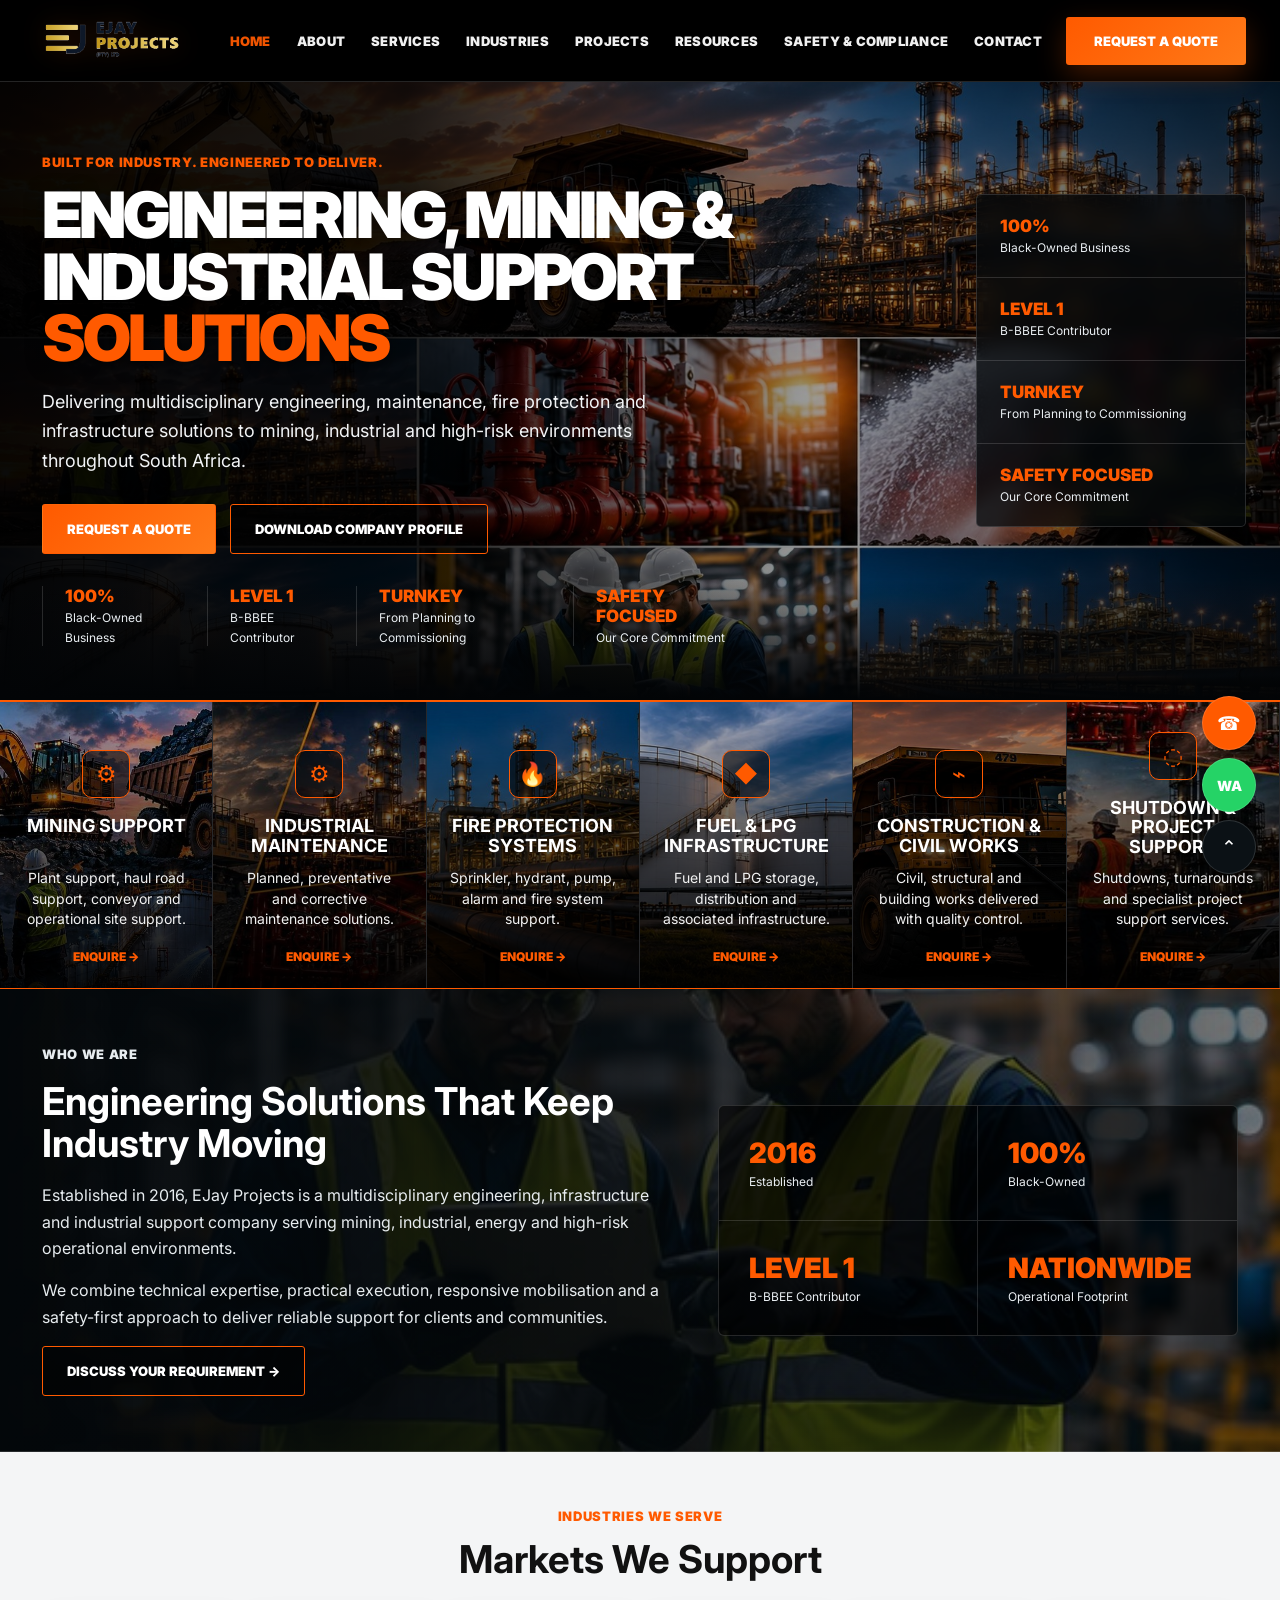
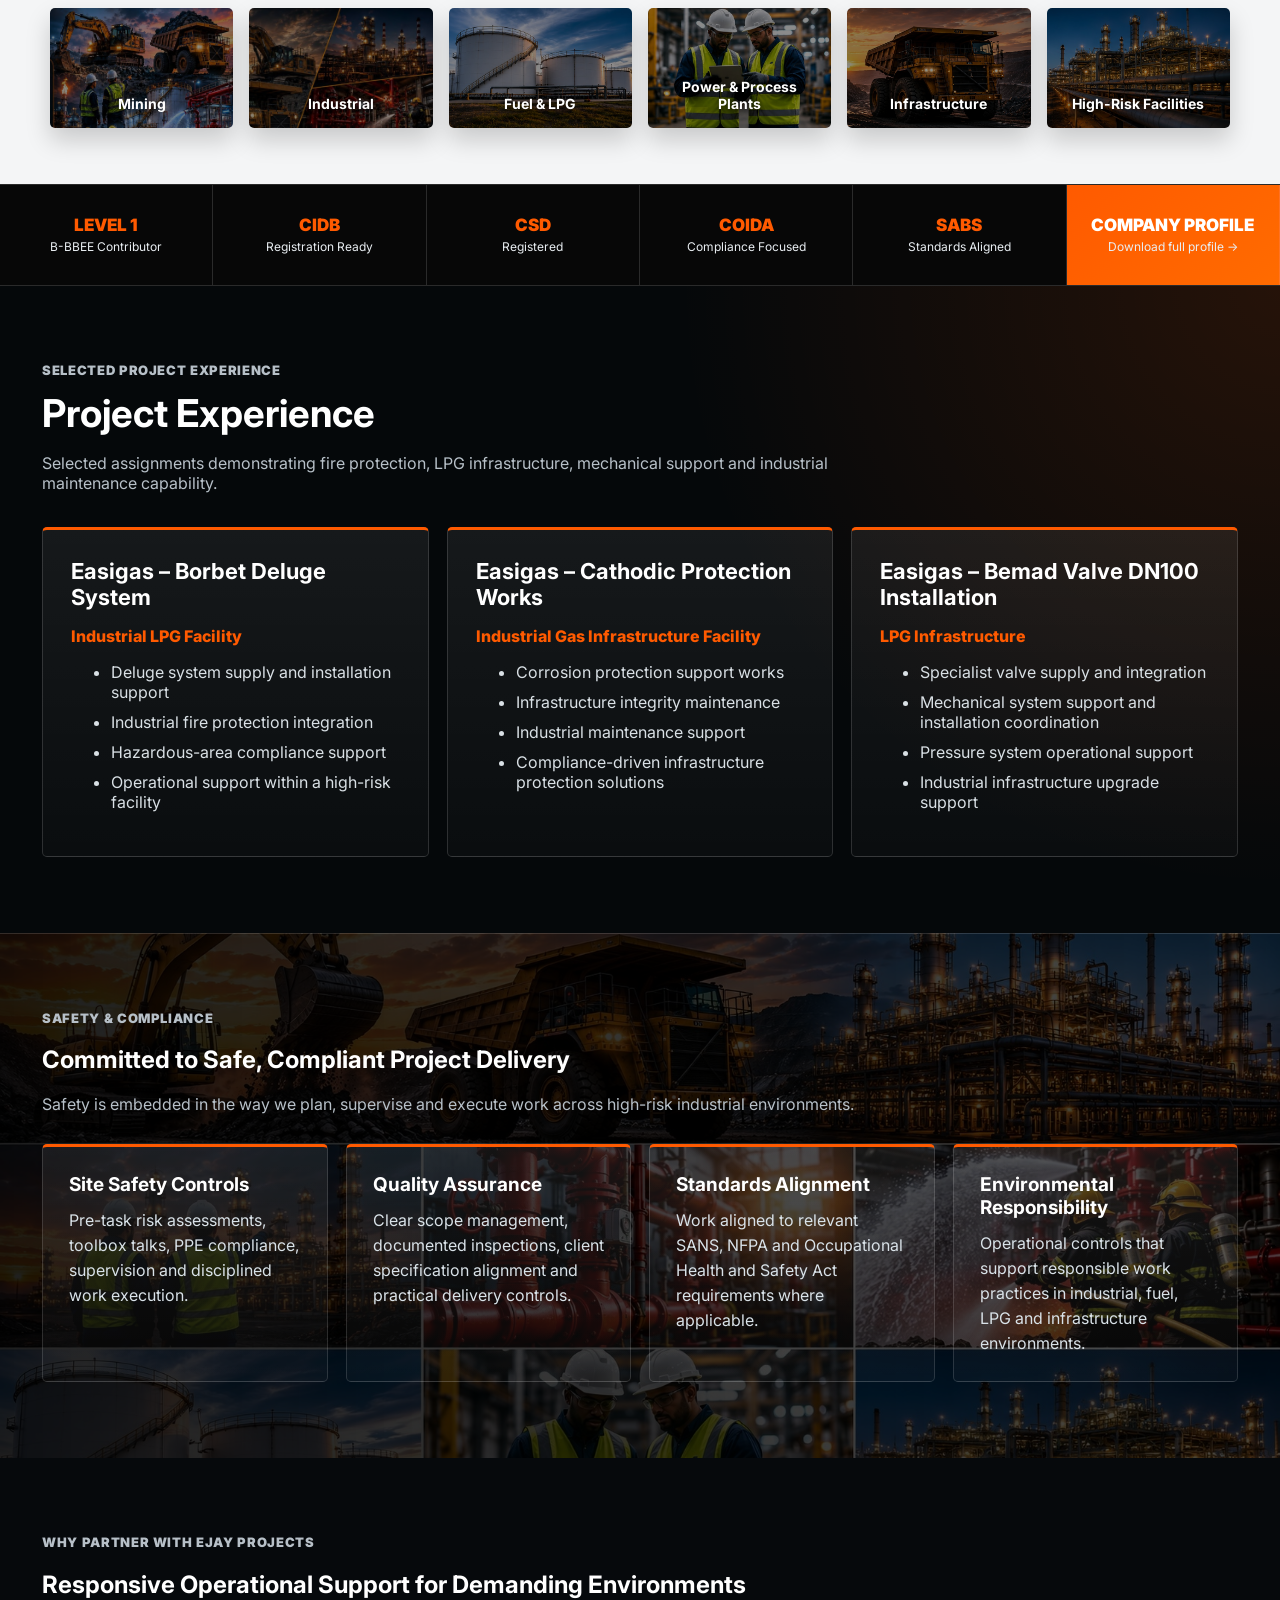
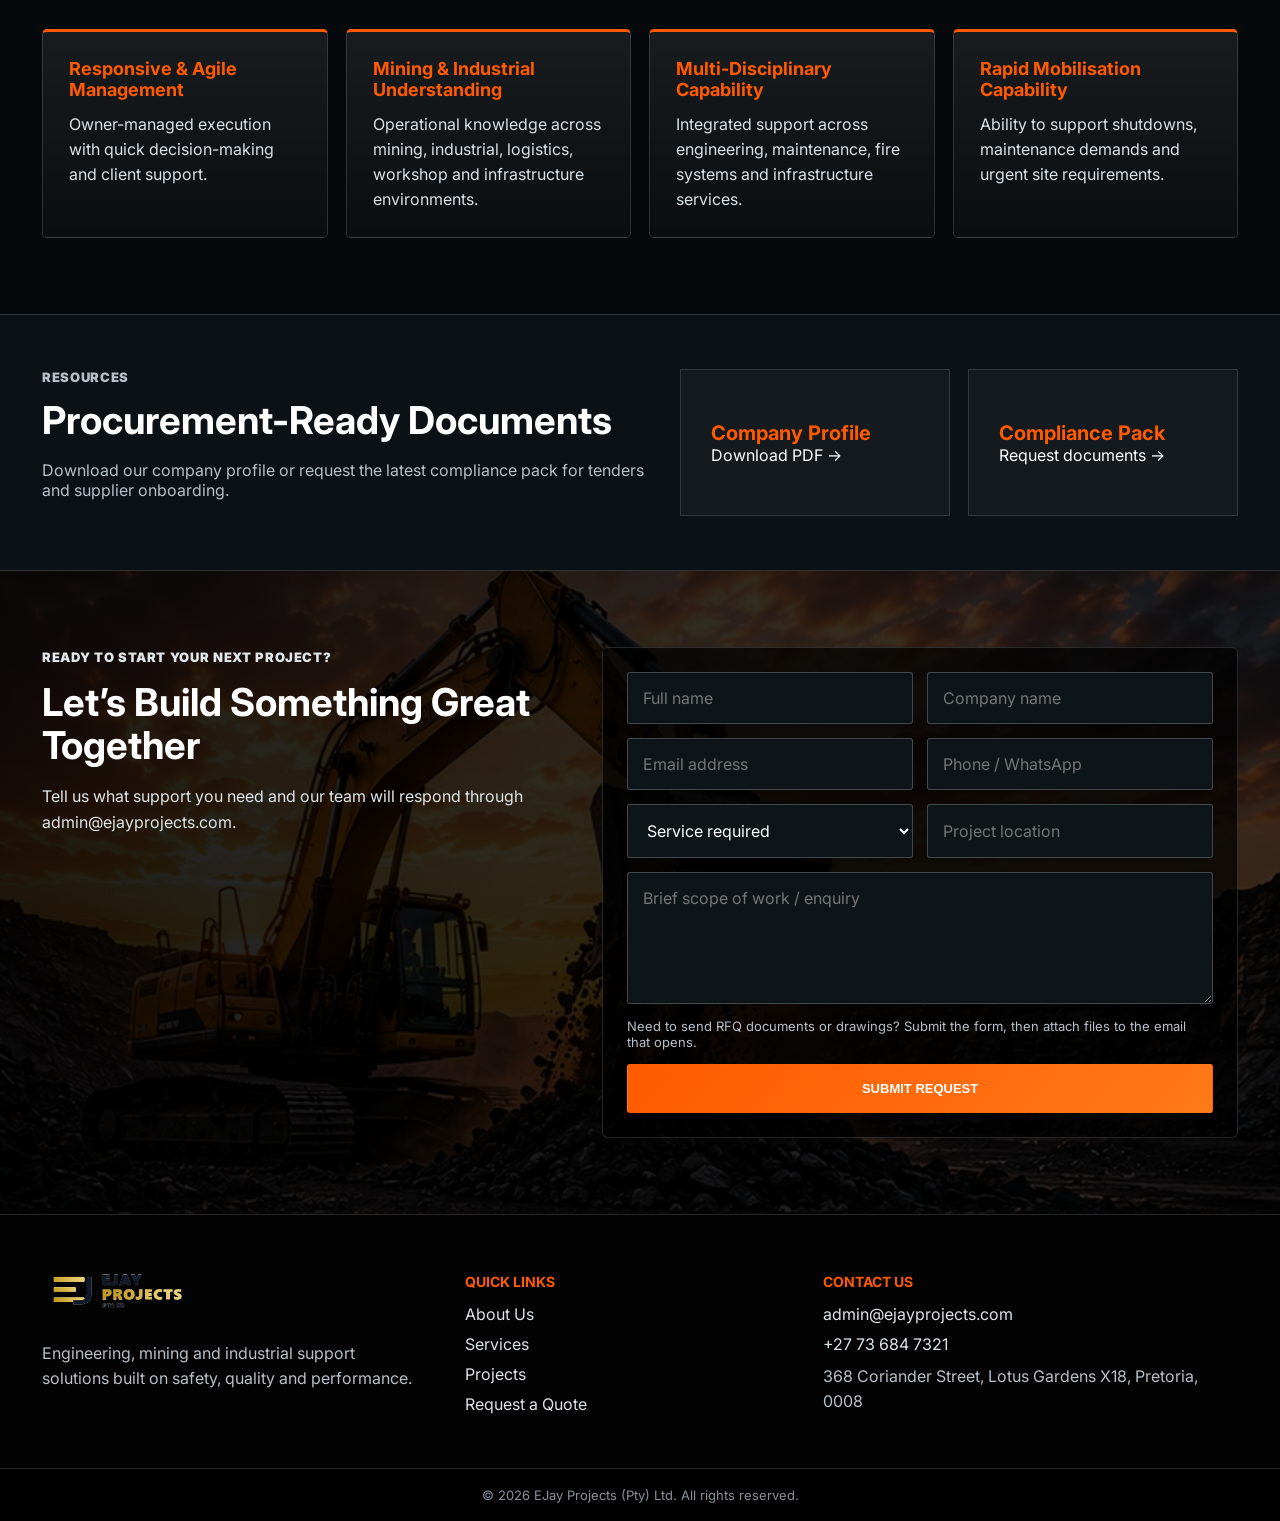
==== commit c3fb2cbb: "Add files via upload" ====
--- a/index.html
+++ b/index.html
@@ -5,6 +5,33 @@
   <meta name="viewport" content="width=device-width, initial-scale=1.0" />
   <title>EJay Projects (Pty) Ltd | Engineering, Mining & Industrial Support Solutions</title>
   <meta name="description" content="EJay Projects delivers multidisciplinary engineering, mining support, fire protection, industrial maintenance and infrastructure solutions across South Africa." />
+  <meta name="keywords" content="EJay Projects, mining support services, industrial maintenance, fire protection systems, fuel LPG infrastructure, civil works, shutdown support, engineering contractor South Africa" />
+  <meta name="author" content="EJay Projects (Pty) Ltd" />
+  <meta name="robots" content="index, follow" />
+  <link rel="canonical" href="https://www.ejayprojects.com/" />
+
+  <!-- Browser / mobile branding -->
+  <link rel="icon" href="/favicon.ico" sizes="any">
+  <link rel="icon" type="image/png" sizes="32x32" href="/favicon-32.png">
+  <link rel="icon" type="image/png" sizes="16x16" href="/favicon-16.png">
+  <link rel="apple-touch-icon" sizes="180x180" href="/apple-touch-icon.png">
+  <link rel="manifest" href="/site.webmanifest">
+  <meta name="theme-color" content="#ff5a00" />
+  <meta name="msapplication-TileColor" content="#05080a" />
+
+  <!-- Social sharing preview -->
+  <meta property="og:type" content="website" />
+  <meta property="og:url" content="https://www.ejayprojects.com/" />
+  <meta property="og:title" content="EJay Projects | Engineering, Mining & Industrial Support Solutions" />
+  <meta property="og:description" content="Multidisciplinary engineering, maintenance, fire protection and infrastructure solutions for mining, industrial and high-risk environments." />
+  <meta property="og:image" content="https://www.ejayprojects.com/og-image.jpg" />
+  <meta property="og:site_name" content="EJay Projects (Pty) Ltd" />
+  <meta property="og:locale" content="en_ZA" />
+
+  <meta name="twitter:card" content="summary_large_image" />
+  <meta name="twitter:title" content="EJay Projects | Engineering, Mining & Industrial Support Solutions" />
+  <meta name="twitter:description" content="Mining support, industrial maintenance, fire protection systems, fuel & LPG infrastructure and civil works across South Africa." />
+  <meta name="twitter:image" content="https://www.ejayprojects.com/twitter-card.jpg" />
   <link rel="preconnect" href="https://fonts.googleapis.com">
   <link rel="preconnect" href="https://fonts.gstatic.com" crossorigin>
   <link href="https://fonts.googleapis.com/css2?family=Inter:wght@400;500;600;700;800;900&display=swap" rel="stylesheet">
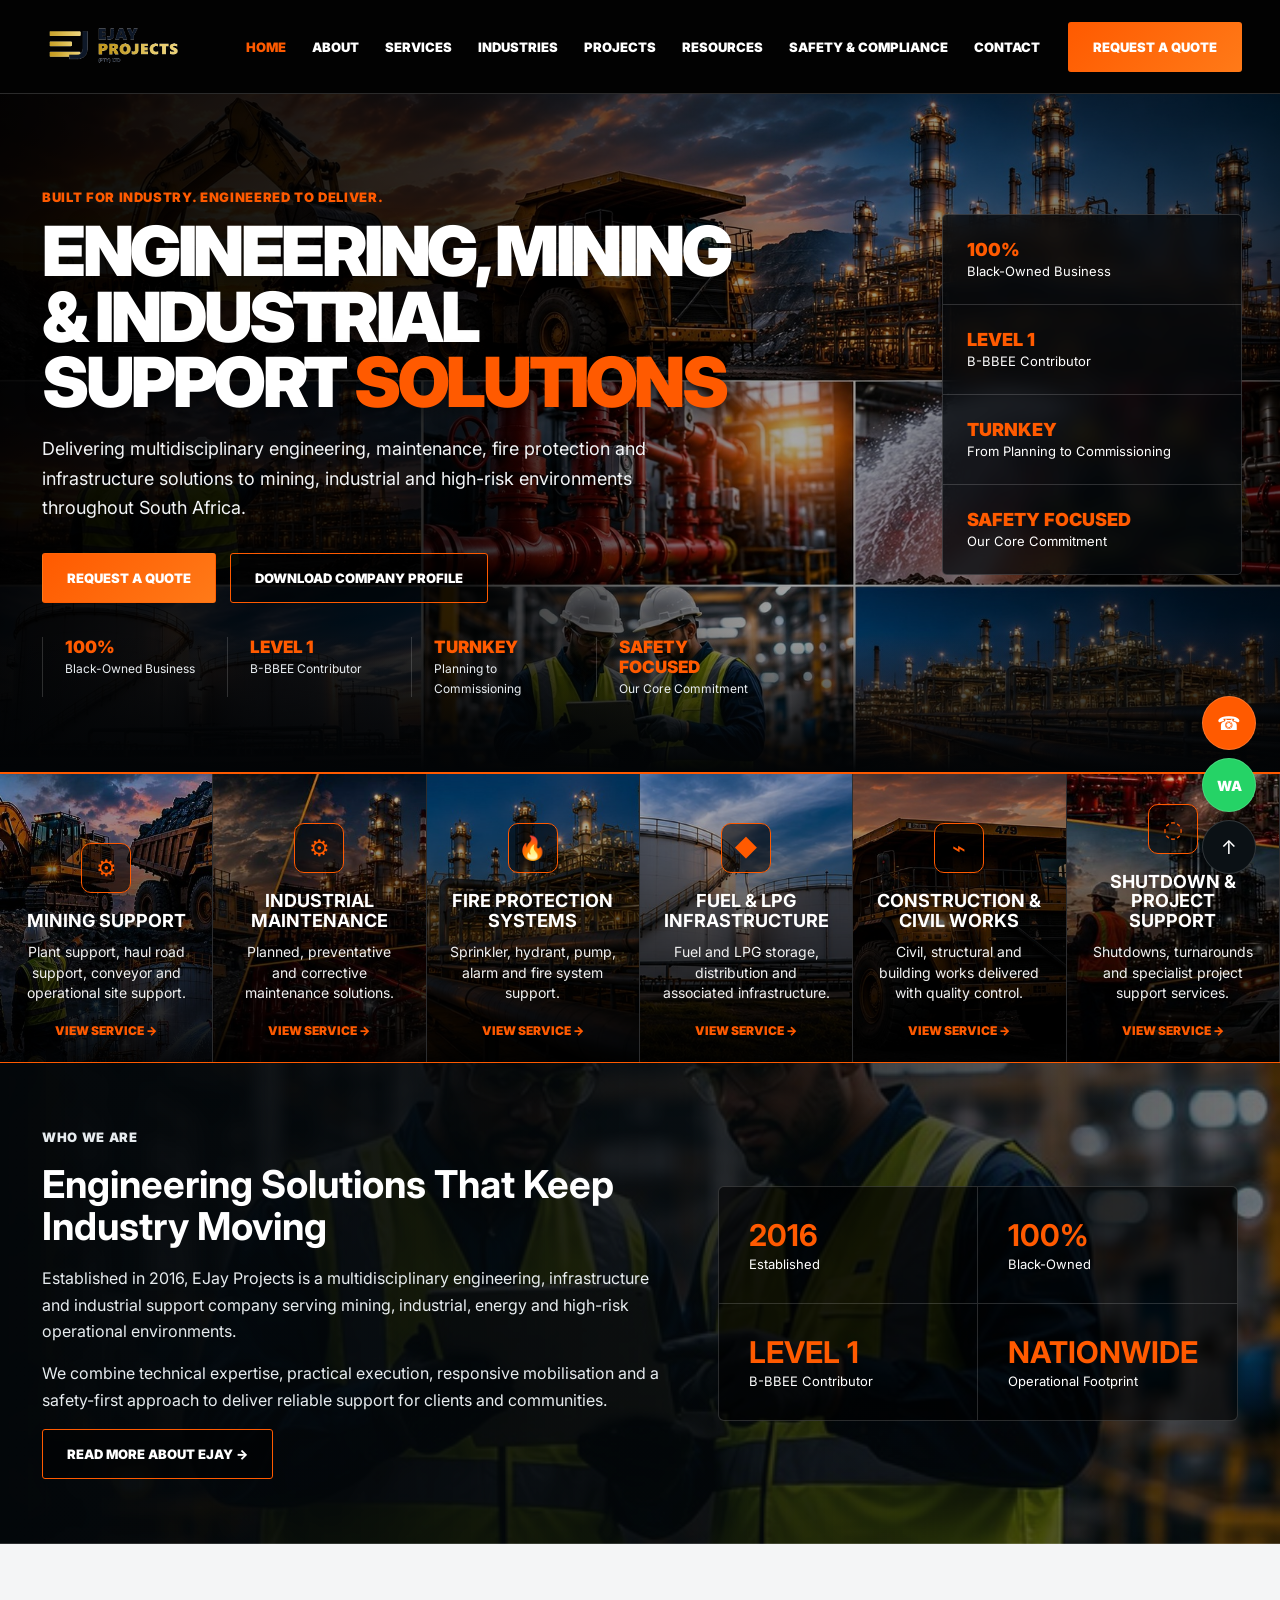
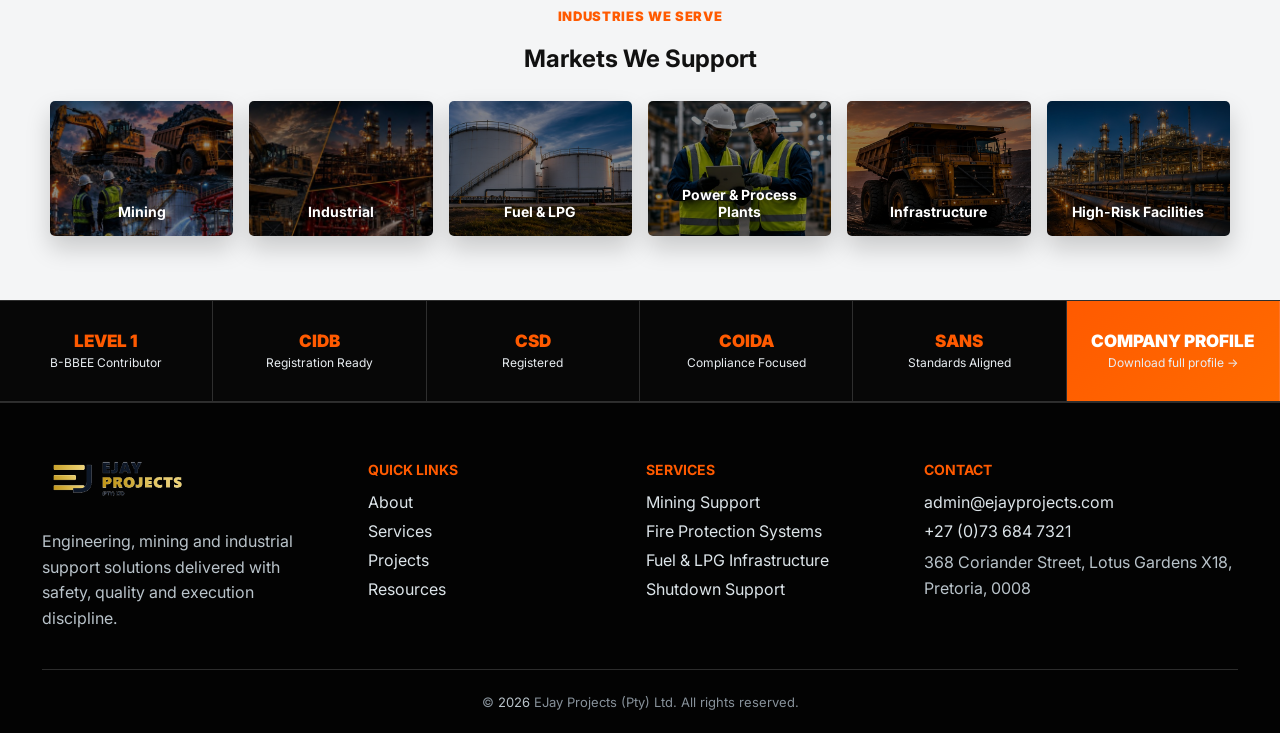
==== commit 269bd016: "Add files via upload" ====
--- a/index.html
+++ b/index.html
@@ -5,215 +5,57 @@
   <meta name="viewport" content="width=device-width, initial-scale=1.0" />
   <title>EJay Projects (Pty) Ltd | Engineering, Mining & Industrial Support Solutions</title>
   <meta name="description" content="EJay Projects delivers multidisciplinary engineering, mining support, fire protection, industrial maintenance and infrastructure solutions across South Africa." />
-  <meta name="keywords" content="EJay Projects, mining support services, industrial maintenance, fire protection systems, fuel LPG infrastructure, civil works, shutdown support, engineering contractor South Africa" />
-  <meta name="author" content="EJay Projects (Pty) Ltd" />
-  <meta name="robots" content="index, follow" />
-  <link rel="canonical" href="https://www.ejayprojects.com/" />
-
-  <!-- Browser / mobile branding -->
-  <link rel="icon" href="/favicon.ico" sizes="any">
+  <meta property="og:title" content="EJay Projects (Pty) Ltd | Engineering, Mining & Industrial Support Solutions" />
+  <meta property="og:description" content="EJay Projects delivers multidisciplinary engineering, mining support, fire protection, industrial maintenance and infrastructure solutions across South Africa." />
+  <meta property="og:type" content="website" />
+  <meta property="og:url" content="https://www.ejayprojects.com/" />
+  <meta property="og:image" content="https://www.ejayprojects.com/og-image.jpg" />
+  <meta name="twitter:card" content="summary_large_image" />
+  <meta name="twitter:image" content="https://www.ejayprojects.com/twitter-card.jpg" />
+  <meta name="theme-color" content="#ff5a00" />
   <link rel="icon" type="image/png" sizes="32x32" href="/favicon-32.png">
   <link rel="icon" type="image/png" sizes="16x16" href="/favicon-16.png">
-  <link rel="apple-touch-icon" sizes="180x180" href="/apple-touch-icon.png">
+  <link rel="apple-touch-icon" href="/apple-touch-icon.png">
   <link rel="manifest" href="/site.webmanifest">
-  <meta name="theme-color" content="#ff5a00" />
-  <meta name="msapplication-TileColor" content="#05080a" />
-
-  <!-- Social sharing preview -->
-  <meta property="og:type" content="website" />
-  <meta property="og:url" content="https://www.ejayprojects.com/" />
-  <meta property="og:title" content="EJay Projects | Engineering, Mining & Industrial Support Solutions" />
-  <meta property="og:description" content="Multidisciplinary engineering, maintenance, fire protection and infrastructure solutions for mining, industrial and high-risk environments." />
-  <meta property="og:image" content="https://www.ejayprojects.com/og-image.jpg" />
-  <meta property="og:site_name" content="EJay Projects (Pty) Ltd" />
-  <meta property="og:locale" content="en_ZA" />
-
-  <meta name="twitter:card" content="summary_large_image" />
-  <meta name="twitter:title" content="EJay Projects | Engineering, Mining & Industrial Support Solutions" />
-  <meta name="twitter:description" content="Mining support, industrial maintenance, fire protection systems, fuel & LPG infrastructure and civil works across South Africa." />
-  <meta name="twitter:image" content="https://www.ejayprojects.com/twitter-card.jpg" />
   <link rel="preconnect" href="https://fonts.googleapis.com">
   <link rel="preconnect" href="https://fonts.gstatic.com" crossorigin>
   <link href="https://fonts.googleapis.com/css2?family=Inter:wght@400;500;600;700;800;900&display=swap" rel="stylesheet">
-  <link rel="stylesheet" href="styles.css" />
-</head>
-<body>
+  <link rel="stylesheet" href="/styles.css" />
+</head><body>
   <header class="site-header">
-    <a href="#top" class="brand"><img src="logo.png" alt="EJay Projects logo"></a>
+    <a href="/" class="brand"><img src="/logo.png" alt="EJay Projects logo"></a>
     <button class="nav-toggle" aria-label="Open menu"><span></span><span></span><span></span></button>
     <nav class="main-nav">
-      <a href="#top" class="active">Home</a>
-      <a href="#about">About</a>
-      <a href="#services">Services</a>
-      <a href="#industries">Industries</a>
-      <a href="#projects">Projects</a>
-      <a href="#resources">Resources</a>
-      <a href="#safety">Safety & Compliance</a>
-      <a href="#contact">Contact</a>
+      <a href="/" class="active">Home</a>
+      <a href="/about/" class="">About</a>
+      <a href="/services/" class="">Services</a>
+      <a href="/industries/" class="">Industries</a>
+      <a href="/projects/" class="">Projects</a>
+      <a href="/resources/" class="">Resources</a>
+      <a href="/safety/" class="">Safety & Compliance</a>
+      <a href="/contact/" class="">Contact</a>
     </nav>
-    <a class="header-cta" href="#quote">Request a Quote</a>
+    <a class="header-cta" href="/contact/">Request a Quote</a>
   </header>
-
-  <main id="top">
-    <section class="hero">
-      <div class="hero-bg"></div>
-      <div class="hero-content">
-        <p class="kicker">Built for industry. Engineered to deliver.</p>
-        <h1>Engineering, Mining & Industrial Support <span>Solutions</span></h1>
-        <p class="hero-text">Delivering multidisciplinary engineering, maintenance, fire protection and infrastructure solutions to mining, industrial and high-risk environments throughout South Africa.</p>
-        <div class="hero-actions">
-          <a class="btn btn-primary" href="#quote">Request a Quote</a>
-          <a class="btn btn-secondary" href="ejay-projects-company-profile.pdf" target="_blank" rel="noopener">Download Company Profile</a>
-        </div>
-        <div class="hero-badges">
-          <article><strong>100%</strong><span>Black-Owned Business</span></article>
-          <article><strong>Level 1</strong><span>B-BBEE Contributor</span></article>
-          <article><strong>Turnkey</strong><span>From Planning to Commissioning</span></article>
-          <article><strong>Safety Focused</strong><span>Our Core Commitment</span></article>
-        </div>
-      </div>
-      <aside class="hero-panel">
-        <div><strong>100%</strong><span>Black-Owned Business</span></div>
-        <div><strong>Level 1</strong><span>B-BBEE Contributor</span></div>
-        <div><strong>Turnkey</strong><span>From Planning to Commissioning</span></div>
-        <div><strong>Safety Focused</strong><span>Our Core Commitment</span></div>
-      </aside>
-    </section>
-
-    <section id="services" class="service-strip" aria-label="Core services">
-      <article style="--bg:url('assets/mining.jpg')"><div class="icon">⚙</div><h3>Mining Support</h3><p>Plant support, haul road support, conveyor and operational site support.</p><a href="#quote">Enquire →</a></article>
-      <article style="--bg:url('assets/industrial.jpg')"><div class="icon">⚙</div><h3>Industrial Maintenance</h3><p>Planned, preventative and corrective maintenance solutions.</p><a href="#quote">Enquire →</a></article>
-      <article style="--bg:url('assets/fire.jpg')"><div class="icon">🔥</div><h3>Fire Protection Systems</h3><p>Sprinkler, hydrant, pump, alarm and fire system support.</p><a href="#quote">Enquire →</a></article>
-      <article style="--bg:url('assets/fuel.jpg')"><div class="icon">◆</div><h3>Fuel & LPG Infrastructure</h3><p>Fuel and LPG storage, distribution and associated infrastructure.</p><a href="#quote">Enquire →</a></article>
-      <article style="--bg:url('assets/construction.jpg')"><div class="icon">⌁</div><h3>Construction & Civil Works</h3><p>Civil, structural and building works delivered with quality control.</p><a href="#quote">Enquire →</a></article>
-      <article style="--bg:url('assets/shutdown.jpg')"><div class="icon">◌</div><h3>Shutdown & Project Support</h3><p>Shutdowns, turnarounds and specialist project support services.</p><a href="#quote">Enquire →</a></article>
-    </section>
-
-    <section id="about" class="about-band">
-      <div class="about-copy">
-        <p class="kicker">Who we are</p>
-        <h2>Engineering Solutions That Keep Industry Moving</h2>
-        <p>Established in 2016, EJay Projects is a multidisciplinary engineering, infrastructure and industrial support company serving mining, industrial, energy and high-risk operational environments.</p>
-        <p>We combine technical expertise, practical execution, responsive mobilisation and a safety-first approach to deliver reliable support for clients and communities.</p>
-        <a class="btn btn-outline" href="#quote">Discuss Your Requirement →</a>
-      </div>
-      <div class="about-stats">
-        <article><strong>2016</strong><span>Established</span></article>
-        <article><strong>100%</strong><span>Black-Owned</span></article>
-        <article><strong>Level 1</strong><span>B-BBEE Contributor</span></article>
-        <article><strong>Nationwide</strong><span>Operational Footprint</span></article>
-      </div>
-    </section>
-
-    <section id="industries" class="light-section">
-      <p class="kicker centered">Industries we serve</p>
-      <h2>Markets We Support</h2>
-      <div class="industry-grid">
-        <article><img src="assets/mining.jpg" alt="Mining operations"><strong>Mining</strong></article>
-        <article><img src="assets/industrial.jpg" alt="Industrial plant"><strong>Industrial</strong></article>
-        <article><img src="assets/fuel.jpg" alt="Fuel and LPG tanks"><strong>Fuel & LPG</strong></article>
-        <article><img src="assets/plant-bg.jpg" alt="Power and process facility"><strong>Power & Process Plants</strong></article>
-        <article><img src="assets/construction.jpg" alt="Infrastructure works"><strong>Infrastructure</strong></article>
-        <article><img src="assets/fire.jpg" alt="Fire protection installation"><strong>High-Risk Facilities</strong></article>
-      </div>
-    </section>
-
-    <section class="credibility-bar" aria-label="Company credentials">
-      <article><strong>Level 1</strong><span>B-BBEE Contributor</span></article>
-      <article><strong>CIDB</strong><span>Registration Ready</span></article>
-      <article><strong>CSD</strong><span>Registered</span></article>
-      <article><strong>COIDA</strong><span>Compliance Focused</span></article>
-      <article><strong>SABS</strong><span>Standards Aligned</span></article>
-      <a href="ejay-projects-company-profile.pdf" target="_blank" rel="noopener"><strong>Company Profile</strong><span>Download full profile →</span></a>
-    </section>
-
-    <section id="projects" class="section dark-section">
-      <div class="section-head">
-        <p class="kicker">Selected project experience</p>
-        <h2>Project Experience</h2>
-        <p>Selected assignments demonstrating fire protection, LPG infrastructure, mechanical support and industrial maintenance capability.</p>
-      </div>
-      <div class="project-grid">
-        <article><h3>Easigas – Borbet Deluge System</h3><p>Industrial LPG Facility</p><ul><li>Deluge system supply and installation support</li><li>Industrial fire protection integration</li><li>Hazardous-area compliance support</li><li>Operational support within a high-risk facility</li></ul></article>
-        <article><h3>Easigas – Cathodic Protection Works</h3><p>Industrial Gas Infrastructure Facility</p><ul><li>Corrosion protection support works</li><li>Infrastructure integrity maintenance</li><li>Industrial maintenance support</li><li>Compliance-driven infrastructure protection solutions</li></ul></article>
-        <article><h3>Easigas – Bemad Valve DN100 Installation</h3><p>LPG Infrastructure</p><ul><li>Specialist valve supply and integration</li><li>Mechanical system support and installation coordination</li><li>Pressure system operational support</li><li>Industrial infrastructure upgrade support</li></ul></article>
-      </div>
-    </section>
-
-    <section id="safety" class="section safety-section">
-      <div class="section-head compact">
-        <p class="kicker">Safety & Compliance</p>
-        <h2>Committed to Safe, Compliant Project Delivery</h2>
-        <p>Safety is embedded in the way we plan, supervise and execute work across high-risk industrial environments.</p>
-      </div>
-      <div class="safety-grid">
-        <article><h3>Site Safety Controls</h3><p>Pre-task risk assessments, toolbox talks, PPE compliance, supervision and disciplined work execution.</p></article>
-        <article><h3>Quality Assurance</h3><p>Clear scope management, documented inspections, client specification alignment and practical delivery controls.</p></article>
-        <article><h3>Standards Alignment</h3><p>Work aligned to relevant SANS, NFPA and Occupational Health and Safety Act requirements where applicable.</p></article>
-        <article><h3>Environmental Responsibility</h3><p>Operational controls that support responsible work practices in industrial, fuel, LPG and infrastructure environments.</p></article>
-      </div>
-    </section>
-
-    <section id="why" class="section why-section">
-      <div class="section-head compact">
-        <p class="kicker">Why partner with EJay Projects</p>
-        <h2>Responsive Operational Support for Demanding Environments</h2>
-      </div>
-      <div class="why-grid">
-        <article><strong>Responsive & Agile Management</strong><span>Owner-managed execution with quick decision-making and client support.</span></article>
-        <article><strong>Mining & Industrial Understanding</strong><span>Operational knowledge across mining, industrial, logistics, workshop and infrastructure environments.</span></article>
-        <article><strong>Multi-Disciplinary Capability</strong><span>Integrated support across engineering, maintenance, fire systems and infrastructure services.</span></article>
-        <article><strong>Rapid Mobilisation Capability</strong><span>Ability to support shutdowns, maintenance demands and urgent site requirements.</span></article>
-      </div>
-    </section>
-
-    <section id="resources" class="resources">
-      <div>
-        <p class="kicker">Resources</p>
-        <h2>Procurement-Ready Documents</h2>
-        <p>Download our company profile or request the latest compliance pack for tenders and supplier onboarding.</p>
-      </div>
-      <a class="resource-card" href="ejay-projects-company-profile.pdf" target="_blank" rel="noopener"><strong>Company Profile</strong><span>Download PDF →</span></a>
-      <a class="resource-card" href="#quote"><strong>Compliance Pack</strong><span>Request documents →</span></a>
-    </section>
-
-    <section id="quote" class="quote-section">
-      <div class="quote-copy">
-        <p class="kicker">Ready to start your next project?</p>
-        <h2>Let’s Build Something Great Together</h2>
-        <p>Tell us what support you need and our team will respond through admin@ejayprojects.com.</p>
-      </div>
-      <form class="quote-form" id="quoteForm">
-        <input name="name" placeholder="Full name" required>
-        <input name="company" placeholder="Company name" required>
-        <input type="email" name="email" placeholder="Email address" required>
-        <input name="phone" placeholder="Phone / WhatsApp" required>
-        <select name="service" required>
-          <option value="">Service required</option>
-          <option>Mining Support</option><option>Industrial Maintenance</option><option>Fire Protection Systems</option><option>Fuel & LPG Infrastructure</option><option>Construction & Civil Works</option><option>Shutdown & Project Support</option><option>Other</option>
-        </select>
-        <input name="location" placeholder="Project location">
-        <textarea name="message" placeholder="Brief scope of work / enquiry" rows="5" required></textarea>
-        <p class="form-note">Need to send RFQ documents or drawings? Submit the form, then attach files to the email that opens.</p>
-        <button class="btn btn-primary" type="submit">Submit Request</button>
-      </form>
-    </section>
-
-    <section id="contact" class="contact-section">
-      <div>
-        <img src="logo.png" alt="EJay Projects logo" class="footer-logo">
-        <p>Engineering, mining and industrial support solutions built on safety, quality and performance.</p>
-      </div>
-      <div><h3>Quick Links</h3><a href="#about">About Us</a><a href="#services">Services</a><a href="#projects">Projects</a><a href="#quote">Request a Quote</a></div>
-      <div><h3>Contact Us</h3><a href="mailto:admin@ejayprojects.com">admin@ejayprojects.com</a><a href="tel:+27736847321">+27 73 684 7321</a><span>368 Coriander Street, Lotus Gardens X18, Pretoria, 0008</span></div>
-    </section>
+  <main>
+    <section class="hero"><div class="hero-bg"></div><div class="hero-content"><p class="kicker">Built for industry. Engineered to deliver.</p><h1>Engineering, Mining & Industrial Support <span>Solutions</span></h1><p class="hero-text">Delivering multidisciplinary engineering, maintenance, fire protection and infrastructure solutions to mining, industrial and high-risk environments throughout South Africa.</p><div class="hero-actions"><a class="btn btn-primary" href="/contact/">Request a Quote</a><a class="btn btn-secondary" href="/ejay-projects-company-profile.pdf" target="_blank" rel="noopener">Download Company Profile</a></div><div class="hero-badges"><article><strong>100%</strong><span>Black-Owned Business</span></article><article><strong>Level 1</strong><span>B-BBEE Contributor</span></article><article><strong>Turnkey</strong><span>Planning to Commissioning</span></article><article><strong>Safety Focused</strong><span>Our Core Commitment</span></article></div></div><aside class="hero-panel"><div><strong>100%</strong><span>Black-Owned Business</span></div><div><strong>Level 1</strong><span>B-BBEE Contributor</span></div><div><strong>Turnkey</strong><span>From Planning to Commissioning</span></div><div><strong>Safety Focused</strong><span>Our Core Commitment</span></div></aside></section>
+    <section class="service-strip" aria-label="Core services"><article style="--bg:url('/assets/mining.jpg')"><div class="icon">⚙</div><h3>Mining Support</h3><p>Plant support, haul road support, conveyor and operational site support.</p><a href="/services/">View Service →</a></article><article style="--bg:url('/assets/industrial.jpg')"><div class="icon">⚙</div><h3>Industrial Maintenance</h3><p>Planned, preventative and corrective maintenance solutions.</p><a href="/services/">View Service →</a></article><article style="--bg:url('/assets/fire.jpg')"><div class="icon">🔥</div><h3>Fire Protection Systems</h3><p>Sprinkler, hydrant, pump, alarm and fire system support.</p><a href="/services/">View Service →</a></article><article style="--bg:url('/assets/fuel.jpg')"><div class="icon">◆</div><h3>Fuel & LPG Infrastructure</h3><p>Fuel and LPG storage, distribution and associated infrastructure.</p><a href="/services/">View Service →</a></article><article style="--bg:url('/assets/construction.jpg')"><div class="icon">⌁</div><h3>Construction & Civil Works</h3><p>Civil, structural and building works delivered with quality control.</p><a href="/services/">View Service →</a></article><article style="--bg:url('/assets/shutdown.jpg')"><div class="icon">◌</div><h3>Shutdown & Project Support</h3><p>Shutdowns, turnarounds and specialist project support services.</p><a href="/services/">View Service →</a></article></section>
+    <section class="about-band"><div class="about-copy"><p class="kicker">Who we are</p><h2>Engineering Solutions That Keep Industry Moving</h2><p>Established in 2016, EJay Projects is a multidisciplinary engineering, infrastructure and industrial support company serving mining, industrial, energy and high-risk operational environments.</p><p>We combine technical expertise, practical execution, responsive mobilisation and a safety-first approach to deliver reliable support for clients and communities.</p><a class="btn btn-outline" href="/about/">Read More About EJay →</a></div><div class="about-stats"><article><strong>2016</strong><span>Established</span></article><article><strong>100%</strong><span>Black-Owned</span></article><article><strong>Level 1</strong><span>B-BBEE Contributor</span></article><article><strong>Nationwide</strong><span>Operational Footprint</span></article></div></section>
+    <section class="light-section"><p class="kicker">Industries we serve</p><h2>Markets We Support</h2><div class="industry-grid"><article><img src="/assets/mining.jpg" alt="Mining operations"><strong>Mining</strong></article><article><img src="/assets/industrial.jpg" alt="Industrial plant"><strong>Industrial</strong></article><article><img src="/assets/fuel.jpg" alt="Fuel and LPG tanks"><strong>Fuel & LPG</strong></article><article><img src="/assets/plant-bg.jpg" alt="Power and process facility"><strong>Power & Process Plants</strong></article><article><img src="/assets/construction.jpg" alt="Infrastructure works"><strong>Infrastructure</strong></article><article><img src="/assets/fire.jpg" alt="Fire protection installation"><strong>High-Risk Facilities</strong></article></div></section>
+    <section class="credibility-bar"><article><strong>Level 1</strong><span>B-BBEE Contributor</span></article><article><strong>CIDB</strong><span>Registration Ready</span></article><article><strong>CSD</strong><span>Registered</span></article><article><strong>COIDA</strong><span>Compliance Focused</span></article><article><strong>SANS</strong><span>Standards Aligned</span></article><a href="/ejay-projects-company-profile.pdf" target="_blank" rel="noopener"><strong>Company Profile</strong><span>Download full profile →</span></a></section>
   </main>
-
+  <footer class="footer">
+    <div class="footer-grid">
+      <div><img class="footer-logo" src="/logo.png" alt="EJay Projects logo"><p>Engineering, mining and industrial support solutions delivered with safety, quality and execution discipline.</p></div>
+      <div><h3>Quick Links</h3><a href="/about/">About</a><a href="/services/">Services</a><a href="/projects/">Projects</a><a href="/resources/">Resources</a></div>
+      <div><h3>Services</h3><a href="/services/">Mining Support</a><a href="/services/">Fire Protection Systems</a><a href="/services/">Fuel & LPG Infrastructure</a><a href="/services/">Shutdown Support</a></div>
+      <div><h3>Contact</h3><a href="mailto:admin@ejayprojects.com">admin@ejayprojects.com</a><a href="tel:+27736847321">+27 (0)73 684 7321</a><span>368 Coriander Street, Lotus Gardens X18, Pretoria, 0008</span></div>
+    </div>
+    <div class="copyright">© <span id="year"></span> EJay Projects (Pty) Ltd. All rights reserved.</div>
+  </footer>
   <a class="float-btn call" href="tel:+27736847321">☎</a>
   <a class="float-btn whatsapp" href="https://wa.me/27736847321" target="_blank" rel="noopener">WA</a>
-  <button class="float-btn top" id="topBtn">⌃</button>
-
-  <footer class="site-footer">© <span id="year"></span> EJay Projects (Pty) Ltd. All rights reserved.</footer>
-  <script src="script.js"></script>
+  <a class="float-btn top" href="/">↑</a>
+  <script src="/script.js"></script>
 </body>
-</html>
+</html>
--- a/styles.css
+++ b/styles.css
@@ -1,5 +1,2 @@
-:root{--orange:#ff5a00;--orange2:#ff7a18;--black:#020406;--dark:#070c10;--panel:#0d1418;--line:rgba(255,255,255,.14);--muted:#b7c0c8;--white:#fff}*{box-sizing:border-box}html{scroll-behavior:smooth}body{margin:0;background:var(--black);color:var(--white);font-family:Inter,Arial,sans-serif}a{color:inherit;text-decoration:none}img{max-width:100%;display:block}section[id]{scroll-margin-top:92px}.site-header{position:sticky;top:0;z-index:50;height:82px;background:rgba(0,0,0,.95);border-bottom:1px solid var(--line);display:flex;align-items:center;padding:0 34px;gap:24px;backdrop-filter:blur(14px)}.brand{display:flex;align-items:center}.brand img{width:155px;height:auto;filter:drop-shadow(0 0 12px rgba(255,90,0,.18))}.main-nav{display:flex;align-items:center;gap:26px;margin-left:auto}.main-nav a{font-size:13px;text-transform:uppercase;font-weight:900;letter-spacing:.02em;opacity:.94;white-space:nowrap}.main-nav a.active,.main-nav a:hover{color:var(--orange)}.header-cta{background:linear-gradient(135deg,var(--orange),var(--orange2));padding:16px 28px;border-radius:3px;text-transform:uppercase;font-weight:900;font-size:13px;box-shadow:0 10px 28px rgba(255,90,0,.25);white-space:nowrap}.nav-toggle{display:none;background:none;border:0}.nav-toggle span{display:block;width:26px;height:2px;background:#fff;margin:6px}.hero{position:relative;min-height:620px;display:grid;align-items:center;overflow:hidden;border-bottom:2px solid var(--orange)}.hero-bg{position:absolute;inset:0;background:linear-gradient(90deg,rgba(0,0,0,.96) 0%,rgba(0,0,0,.88) 32%,rgba(0,0,0,.38) 64%,rgba(0,0,0,.72) 100%),url('assets/hero-bg.jpg') center/cover no-repeat;transform:scale(1.02)}.hero:after{content:"";position:absolute;inset:auto 0 0;height:120px;background:linear-gradient(transparent,#020406)}.hero-content{position:relative;z-index:2;max-width:760px;padding:70px 0 52px 42px}.kicker{text-transform:uppercase;color:var(--orange);font-size:13px;font-weight:900;letter-spacing:.05em;margin:0 0 14px}.hero h1{font-size:clamp(44px,5vw,72px);line-height:.96;margin:0;text-transform:uppercase;letter-spacing:-.045em;font-weight:900;text-shadow:0 3px 18px rgba(0,0,0,.5)}.hero h1 span{color:var(--orange)}.hero-text{font-size:18px;line-height:1.65;color:#f2f4f6;max-width:650px}.hero-actions{display:flex;gap:14px;flex-wrap:wrap;margin:28px 0}.btn{display:inline-flex;align-items:center;justify-content:center;gap:10px;padding:16px 24px;border-radius:3px;text-transform:uppercase;font-size:13px;font-weight:900;border:1px solid transparent;cursor:pointer}.btn-primary{background:linear-gradient(135deg,var(--orange),var(--orange2));color:#fff}.btn-secondary,.btn-outline{background:rgba(0,0,0,.48);border-color:var(--orange);color:#fff}.hero-badges{display:flex;gap:0;margin-top:32px;max-width:820px}.hero-badges article{border-left:1px solid var(--line);padding:0 22px}.hero-badges strong,.hero-panel strong,.about-stats strong,.credibility-bar strong{display:block;color:var(--orange);text-transform:uppercase;font-size:17px;font-weight:900}.hero-badges span,.hero-panel span,.about-stats span,.credibility-bar span{font-size:12px;color:#e9eef2}.hero-panel{position:absolute;z-index:3;right:34px;top:112px;width:270px;background:rgba(5,9,12,.74);border:1px solid var(--line);backdrop-filter:blur(10px);border-radius:5px}.hero-panel div{padding:21px 23px;border-bottom:1px solid var(--line)}.hero-panel div:last-child{border-bottom:0}.service-strip{display:grid;grid-template-columns:repeat(6,1fr);border-bottom:1px solid var(--orange);background:#030507}.service-strip article{min-height:285px;position:relative;padding:30px 22px 24px;display:flex;flex-direction:column;justify-content:flex-end;text-align:center;border-right:1px solid var(--line);overflow:hidden}.service-strip article:before{content:"";position:absolute;inset:0;background:linear-gradient(180deg,rgba(0,0,0,.20) 0%,rgba(0,0,0,.58) 42%,rgba(0,0,0,.95) 100%),var(--bg) center top/cover no-repeat;transition:.4s}.service-strip article:hover:before{transform:scale(1.06)}.service-strip article>*{position:relative;z-index:1}.icon{width:48px;height:48px;border:1px solid var(--orange);color:var(--orange);border-radius:10px;display:grid;place-items:center;margin:0 auto 18px;font-size:23px;background:rgba(0,0,0,.55)}.service-strip h3{font-size:18px;text-transform:uppercase;line-height:1.08;margin:0 0 12px;min-height:40px}.service-strip p{color:#f1f1f1;line-height:1.45;margin:0 0 20px;font-size:14px}.service-strip a{color:var(--orange);font-weight:900;text-transform:uppercase;font-size:12px}.about-band{position:relative;display:grid;grid-template-columns:1.1fr .9fr;gap:40px;align-items:center;padding:55px 42px;border-bottom:1px solid var(--line);background:linear-gradient(90deg,#03070a 0%,rgba(3,7,10,.84) 50%,rgba(3,7,10,.55)),url('assets/plant-bg.jpg') center/cover no-repeat}.about-copy h2,.light-section h2,.dark-section h2,.resources h2,.quote-copy h2{font-size:clamp(28px,3vw,44px);line-height:1.1;margin:0 0 18px}.about-copy p{color:#e7ecef;line-height:1.65;max-width:700px}.about-stats{display:grid;grid-template-columns:1fr 1fr;background:rgba(0,0,0,.60);border:1px solid var(--line);border-radius:6px}.about-stats article{padding:30px;border-bottom:1px solid var(--line);border-right:1px solid var(--line)}.about-stats article:nth-child(even){border-right:0}.about-stats article:nth-last-child(-n+2){border-bottom:0}.about-stats strong{font-size:28px}.light-section{background:#f4f5f6;color:#111;padding:56px 40px;text-align:center}.light-section .kicker{color:var(--orange)}.centered{text-align:center}.industry-grid{display:grid;grid-template-columns:repeat(6,1fr);gap:16px;max-width:1180px;margin:28px auto 0}.industry-grid article{position:relative;border-radius:5px;overflow:hidden;min-height:120px;display:grid;align-items:end;box-shadow:0 12px 25px rgba(0,0,0,.18)}.industry-grid img{position:absolute;inset:0;width:100%;height:100%;object-fit:cover;filter:brightness(.55)}.industry-grid strong{position:relative;color:#fff;padding:16px;font-size:14px;text-shadow:0 2px 8px #000}.credibility-bar{display:grid;grid-template-columns:repeat(6,1fr);background:#070707;border-top:1px solid var(--line);border-bottom:1px solid var(--line)}.credibility-bar article,.credibility-bar a{padding:30px 20px;text-align:center;border-right:1px solid var(--line)}.credibility-bar a{background:linear-gradient(135deg,var(--orange),#ff6b00)}.credibility-bar a strong{color:#fff}.section{padding:76px 42px}.dark-section{background:radial-gradient(circle at top right,rgba(255,90,0,.13),transparent 42%),#05080a}.section-head{max-width:850px;margin-bottom:34px}.section-head p{color:var(--muted)}.project-grid{display:grid;grid-template-columns:repeat(3,1fr);gap:18px}.project-grid article{background:linear-gradient(180deg,rgba(255,255,255,.07),rgba(255,255,255,.025));border:1px solid var(--line);border-top:3px solid var(--orange);padding:28px;border-radius:5px}.project-grid h3{margin:0 0 8px;font-size:22px}.project-grid p{color:var(--orange);font-weight:800}.project-grid li{margin-bottom:10px;color:#d9e0e5}.resources{display:grid;grid-template-columns:1fr 270px 270px;gap:18px;align-items:stretch;padding:54px 42px;background:#0b1115;border-top:1px solid var(--line);border-bottom:1px solid var(--line)}.resources p{color:var(--muted)}.resource-card{border:1px solid var(--line);padding:30px;background:rgba(255,255,255,.04);display:flex;flex-direction:column;justify-content:center}.resource-card strong{color:var(--orange);font-size:20px}.quote-section{display:grid;grid-template-columns:.9fr 1.1fr;gap:40px;padding:76px 42px;background:linear-gradient(90deg,rgba(0,0,0,.88),rgba(0,0,0,.75)),url('assets/about-bg.jpg') center/cover no-repeat}.quote-copy p{color:#e0e6ea;line-height:1.6}.quote-form{display:grid;grid-template-columns:1fr 1fr;gap:14px;background:rgba(0,0,0,.70);border:1px solid var(--line);padding:24px;border-radius:6px}input,select,textarea{width:100%;background:#0e1519;border:1px solid rgba(255,255,255,.22);color:#fff;padding:15px;border-radius:3px;font:inherit}textarea,.form-note,.quote-form button{grid-column:1/-1}.form-note{margin:0;color:var(--muted);font-size:13px}.contact-section{display:grid;grid-template-columns:1.2fr 1fr 1.3fr;gap:40px;padding:44px 42px;background:#030303;border-top:1px solid var(--line)}.footer-logo{width:150px;margin-bottom:15px}.contact-section p,.contact-section span{color:var(--muted);line-height:1.6}.contact-section a{display:block;color:#dce4e9;margin:10px 0}.contact-section h3{color:var(--orange);text-transform:uppercase;font-size:14px}.float-btn{position:fixed;right:24px;width:54px;height:54px;border-radius:50%;z-index:40;display:grid;place-items:center;border:1px solid var(--line);color:#fff;font-size:19px}.call{bottom:150px;background:var(--orange)}.whatsapp{bottom:88px;background:#25d366;font-size:14px;font-weight:900}.top{bottom:26px;background:#0b1115}.site-footer{text-align:center;padding:18px;background:#000;color:#87919a;font-size:13px;border-top:1px solid var(--line)}@media(max-width:1200px){.hero-panel{display:none}.hero-badges{display:grid;grid-template-columns:repeat(2,1fr);max-width:680px}.main-nav{gap:16px}.header-cta{padding:14px 18px}}@media(max-width:1050px){.main-nav,.header-cta{display:none}.nav-toggle{display:block;margin-left:auto}.main-nav.open{position:absolute;display:grid;top:82px;left:0;right:0;background:#020405;padding:20px;border-bottom:1px solid var(--line)}.service-strip,.industry-grid,.credibility-bar{grid-template-columns:repeat(2,1fr)}.about-band,.quote-section,.resources,.contact-section{grid-template-columns:1fr}.project-grid{grid-template-columns:1fr 1fr}}@media(max-width:700px){.site-header{height:72px;padding:0 18px}.brand img{width:130px}.main-nav.open{top:72px}.hero{min-height:620px}.hero-bg{background-position:58% center}.hero-content{padding:44px 22px}.hero h1{font-size:38px}.hero-text{font-size:16px}.hero-badges,.service-strip,.industry-grid,.credibility-bar,.about-stats,.project-grid,.quote-form,.safety-grid,.why-grid{grid-template-columns:1fr}.about-band,.light-section,.section,.resources,.quote-section,.contact-section{padding:42px 22px}.service-strip article{min-height:255px}.btn{width:100%}.float-btn{right:16px}}
-
-.safety-section{background:linear-gradient(90deg,rgba(0,0,0,.88),rgba(0,0,0,.70)),url('assets/hero-bg.jpg') center/cover no-repeat;border-top:1px solid var(--line);}
-.section-head.compact{max-width:920px;margin-bottom:30px}.safety-grid,.why-grid{display:grid;grid-template-columns:repeat(4,1fr);gap:18px}.safety-grid article,.why-grid article{background:linear-gradient(180deg,rgba(255,255,255,.08),rgba(255,255,255,.025));border:1px solid var(--line);border-top:3px solid var(--orange);padding:26px;border-radius:5px}.safety-grid h3{margin:0 0 12px;font-size:19px}.safety-grid p{margin:0;color:#d9e2e8;line-height:1.55}.why-section{background:#06090c}.why-grid article strong{display:block;color:var(--orange);font-size:18px;margin-bottom:12px}.why-grid article span{display:block;color:#d9e2e8;line-height:1.55}.credibility-bar strong{display:block;color:var(--orange);text-transform:uppercase;font-size:17px;font-weight:900}.credibility-bar span{font-size:12px;color:#e9eef2}
-@media(max-width:1050px){.safety-grid,.why-grid{grid-template-columns:repeat(2,1fr)}}
+:root{--orange:#ff5a00;--orange2:#ff7a18;--black:#020304;--panel:#0a0f12;--muted:#b9c3ca;--line:rgba(255,255,255,.16);--white:#fff}*{box-sizing:border-box}html{scroll-behavior:smooth}body{margin:0;font-family:Inter,Arial,sans-serif;background:var(--black);color:var(--white)}a{color:inherit;text-decoration:none}img{max-width:100%;display:block}.site-header{height:94px;display:flex;align-items:center;padding:0 38px;background:#020202;border-bottom:1px solid var(--line);position:sticky;top:0;z-index:50}.brand img{width:150px}.main-nav{margin-left:auto;display:flex;align-items:center;gap:26px}.main-nav a{font-size:13px;text-transform:uppercase;font-weight:900;color:#fff}.main-nav a.active,.main-nav a:hover{color:var(--orange)}.header-cta{margin-left:28px;background:linear-gradient(135deg,var(--orange),var(--orange2));padding:17px 25px;border-radius:3px;text-transform:uppercase;font-weight:900;font-size:13px}.nav-toggle{display:none;background:none;border:0}.nav-toggle span{display:block;width:26px;height:3px;background:#fff;margin:6px}.hero{position:relative;min-height:680px;display:grid;align-items:center;overflow:hidden;border-bottom:2px solid var(--orange)}.hero-bg{position:absolute;inset:0;background:linear-gradient(90deg,rgba(0,0,0,.96) 0%,rgba(0,0,0,.82) 36%,rgba(0,0,0,.35) 62%,rgba(0,0,0,.66) 100%),url('assets/hero-bg.jpg') center/cover no-repeat}.hero:after{content:"";position:absolute;inset:auto 0 0;height:140px;background:linear-gradient(transparent,#020406)}.hero-content{position:relative;z-index:2;max-width:780px;padding:80px 0 60px 42px}.kicker{text-transform:uppercase;color:var(--orange);font-size:13px;font-weight:900;letter-spacing:.05em;margin:0 0 14px}.hero h1,.page-hero h1{font-size:clamp(44px,5.4vw,82px);line-height:.95;margin:0;text-transform:uppercase;letter-spacing:-.05em;font-weight:900;text-shadow:0 3px 18px rgba(0,0,0,.55)}.hero h1 span,.page-hero h1 span{color:var(--orange)}.hero-text{font-size:18px;line-height:1.65;color:#f2f4f6;max-width:680px}.hero-actions{display:flex;gap:14px;flex-wrap:wrap;margin:30px 0}.btn{display:inline-flex;align-items:center;justify-content:center;gap:10px;padding:16px 24px;border-radius:3px;text-transform:uppercase;font-size:13px;font-weight:900;border:1px solid transparent;cursor:pointer}.btn-primary{background:linear-gradient(135deg,var(--orange),var(--orange2));color:#fff}.btn-secondary,.btn-outline{background:rgba(0,0,0,.50);border-color:var(--orange);color:#fff}.hero-badges{display:grid;grid-template-columns:repeat(4,1fr);gap:0;margin-top:34px;max-width:850px}.hero-badges article{border-left:1px solid var(--line);padding:0 22px}.hero-badges strong,.credential strong{display:block;color:var(--orange);text-transform:uppercase;font-size:17px;font-weight:900}.hero-badges span,.credential span{font-size:12px;color:#e9eef2}.hero-panel{position:absolute;z-index:3;right:38px;top:120px;width:300px;background:rgba(5,9,12,.76);border:1px solid var(--line);backdrop-filter:blur(10px);border-radius:5px}.hero-panel div{padding:24px;border-bottom:1px solid var(--line)}.hero-panel div:last-child{border-bottom:0}.hero-panel strong{display:block;color:var(--orange);font-weight:900;text-transform:uppercase;font-size:18px}.hero-panel span{font-size:13px;color:#fff}.service-strip{display:grid;grid-template-columns:repeat(6,1fr);border-bottom:1px solid var(--orange);background:#030507}.service-strip article{min-height:285px;position:relative;padding:30px 22px 24px;display:flex;flex-direction:column;justify-content:flex-end;text-align:center;border-right:1px solid var(--line);overflow:hidden}.service-strip article:before{content:"";position:absolute;inset:0;background:linear-gradient(180deg,rgba(0,0,0,.18) 0%,rgba(0,0,0,.58) 43%,rgba(0,0,0,.95) 100%),var(--bg) center/cover no-repeat;transition:.4s}.service-strip article:hover:before{transform:scale(1.06)}.service-strip article>*{position:relative;z-index:1}.icon{width:50px;height:50px;border:1px solid var(--orange);color:var(--orange);border-radius:10px;display:grid;place-items:center;margin:0 auto 18px;font-size:23px;background:rgba(0,0,0,.55)}.service-strip h3{font-size:18px;text-transform:uppercase;line-height:1.08;margin:0 0 12px}.service-strip p{color:#f1f1f1;line-height:1.45;margin:0 0 20px;font-size:14px}.service-strip a{color:var(--orange);font-weight:900;text-transform:uppercase;font-size:12px}.section{padding:76px 42px}.dark-section{background:radial-gradient(circle at top right,rgba(255,90,0,.13),transparent 42%),#05080a}.about-band{position:relative;display:grid;grid-template-columns:1.1fr .9fr;gap:40px;align-items:center;padding:64px 42px;border-bottom:1px solid var(--line);background:linear-gradient(90deg,#03070a 0%,rgba(3,7,10,.86) 52%,rgba(3,7,10,.55)),url('assets/plant-bg.jpg') center/cover no-repeat}.about-copy h2,.section h2,.page-hero h1{margin-top:0}.about-copy h2,.section-head h2{font-size:clamp(30px,3vw,48px);line-height:1.1;margin:0 0 18px}.about-copy p,.section-head p,.card p,.text-block p{color:#e7ecef;line-height:1.65}.about-stats,.credential-grid{display:grid;grid-template-columns:1fr 1fr;background:rgba(0,0,0,.60);border:1px solid var(--line);border-radius:6px}.about-stats article,.credential-grid article{padding:30px;border-bottom:1px solid var(--line);border-right:1px solid var(--line)}.about-stats article:nth-child(even),.credential-grid article:nth-child(even){border-right:0}.about-stats article:nth-last-child(-n+2),.credential-grid article:nth-last-child(-n+2){border-bottom:0}.about-stats strong,.credential-grid strong{display:block;color:var(--orange);font-size:30px;text-transform:uppercase}.about-stats span,.credential-grid span{font-size:13px;color:#fff}.light-section{background:#f4f5f6;color:#111;padding:64px 40px;text-align:center}.light-section .kicker{color:var(--orange)}.industry-grid{display:grid;grid-template-columns:repeat(6,1fr);gap:16px;max-width:1180px;margin:28px auto 0}.industry-grid article{position:relative;border-radius:5px;overflow:hidden;min-height:135px;display:grid;align-items:end;box-shadow:0 12px 25px rgba(0,0,0,.18)}.industry-grid img{position:absolute;inset:0;width:100%;height:100%;object-fit:cover;filter:brightness(.55)}.industry-grid strong{position:relative;color:#fff;padding:16px;font-size:14px;text-shadow:0 2px 8px #000}.credibility-bar{display:grid;grid-template-columns:repeat(6,1fr);background:#070707;border-top:1px solid var(--line);border-bottom:1px solid var(--line)}.credibility-bar article,.credibility-bar a{padding:30px 20px;text-align:center;border-right:1px solid var(--line)}.credibility-bar a{background:linear-gradient(135deg,var(--orange),#ff6b00)}.credibility-bar strong{display:block;color:var(--orange);text-transform:uppercase;font-size:17px;font-weight:900}.credibility-bar a strong{color:#fff}.credibility-bar span{font-size:12px;color:#e9eef2}.section-head{max-width:900px;margin-bottom:34px}.grid-2{display:grid;grid-template-columns:1fr 1fr;gap:24px}.grid-3{display:grid;grid-template-columns:repeat(3,1fr);gap:20px}.grid-4{display:grid;grid-template-columns:repeat(4,1fr);gap:18px}.card{background:linear-gradient(180deg,rgba(255,255,255,.07),rgba(255,255,255,.025));border:1px solid var(--line);border-top:3px solid var(--orange);padding:28px;border-radius:5px}.card h3{margin:0 0 10px;font-size:22px}.card h4{color:var(--orange);margin:0 0 10px}.card li{margin-bottom:10px;color:#d9e0e5}.page-hero{position:relative;min-height:420px;display:grid;align-items:end;padding:110px 42px 58px;border-bottom:2px solid var(--orange);background:linear-gradient(90deg,rgba(0,0,0,.95),rgba(0,0,0,.48)),var(--page-bg) center/cover no-repeat}.page-hero .inner{max-width:920px;position:relative;z-index:2}.page-hero p{font-size:18px;line-height:1.65;color:#eef3f5;max-width:760px}.quote-section{display:grid;grid-template-columns:.9fr 1.1fr;gap:40px;padding:76px 42px;background:linear-gradient(90deg,rgba(0,0,0,.88),rgba(0,0,0,.75)),url('assets/about-bg.jpg') center/cover no-repeat}.quote-copy p{color:#e0e6ea;line-height:1.6}.quote-form{display:grid;grid-template-columns:1fr 1fr;gap:14px;background:rgba(0,0,0,.70);border:1px solid var(--line);padding:24px;border-radius:6px}input,select,textarea{width:100%;background:#0e1519;border:1px solid rgba(255,255,255,.22);color:#fff;padding:15px;border-radius:3px;font:inherit}textarea,.form-note,.quote-form button{grid-column:1/-1}.form-note{margin:0;color:var(--muted);font-size:13px}.footer{background:#030303;border-top:1px solid var(--line);padding:44px 42px 20px}.footer-grid{display:grid;grid-template-columns:1.2fr 1fr 1fr 1.3fr;gap:36px}.footer-logo{width:150px;margin-bottom:15px}.footer p,.footer span{color:var(--muted);line-height:1.6}.footer a{display:block;color:#dce4e9;margin:9px 0}.footer h3{color:var(--orange);text-transform:uppercase;font-size:14px}.copyright{text-align:center;padding-top:22px;margin-top:22px;border-top:1px solid var(--line);color:#87919a;font-size:13px}.float-btn{position:fixed;right:24px;width:54px;height:54px;border-radius:50%;z-index:40;display:grid;place-items:center;border:1px solid var(--line);color:#fff;font-size:19px}.call{bottom:150px;background:var(--orange)}.whatsapp{bottom:88px;background:#25d366;font-size:14px;font-weight:900}.top{bottom:26px;background:#0b1115}.split-image{display:grid;grid-template-columns:1fr 1fr;gap:30px;align-items:center}.split-image img{border-radius:6px;border:1px solid var(--line);min-height:320px;object-fit:cover}.resource-list a{display:block;padding:25px;border:1px solid var(--line);background:rgba(255,255,255,.04);margin-bottom:14px}.resource-list strong{color:var(--orange);display:block;font-size:20px;margin-bottom:5px}.resource-list span{color:#fff}.contact-details a{color:#fff;margin:10px 0;display:block}.contact-details strong{color:var(--orange)}
+@media(max-width:1200px){.hero-panel{display:none}.main-nav{gap:16px}.header-cta{padding:14px 18px}.service-strip,.industry-grid,.credibility-bar{grid-template-columns:repeat(3,1fr)}.grid-4{grid-template-columns:repeat(2,1fr)}}@media(max-width:960px){.main-nav,.header-cta{display:none}.nav-toggle{display:block;margin-left:auto}.main-nav.open{position:absolute;display:grid;top:94px;left:0;right:0;background:#020405;padding:20px;border-bottom:1px solid var(--line)}.about-band,.quote-section,.footer-grid,.split-image,.grid-2{grid-template-columns:1fr}.project-grid,.grid-3{grid-template-columns:1fr 1fr}}@media(max-width:700px){.site-header{height:72px;padding:0 18px}.brand img{width:130px}.main-nav.open{top:72px}.hero{min-height:620px}.hero-bg{background-position:58% center}.hero-content{padding:44px 22px}.hero h1,.page-hero h1{font-size:38px}.hero-text,.page-hero p{font-size:16px}.hero-badges,.service-strip,.industry-grid,.credibility-bar,.about-stats,.credential-grid,.grid-3,.grid-4,.quote-form{grid-template-columns:1fr}.about-band,.light-section,.section,.quote-section,.footer,.page-hero{padding-left:22px;padding-right:22px}.service-strip article{min-height:255px}.btn{width:100%}.float-btn{right:16px}}
